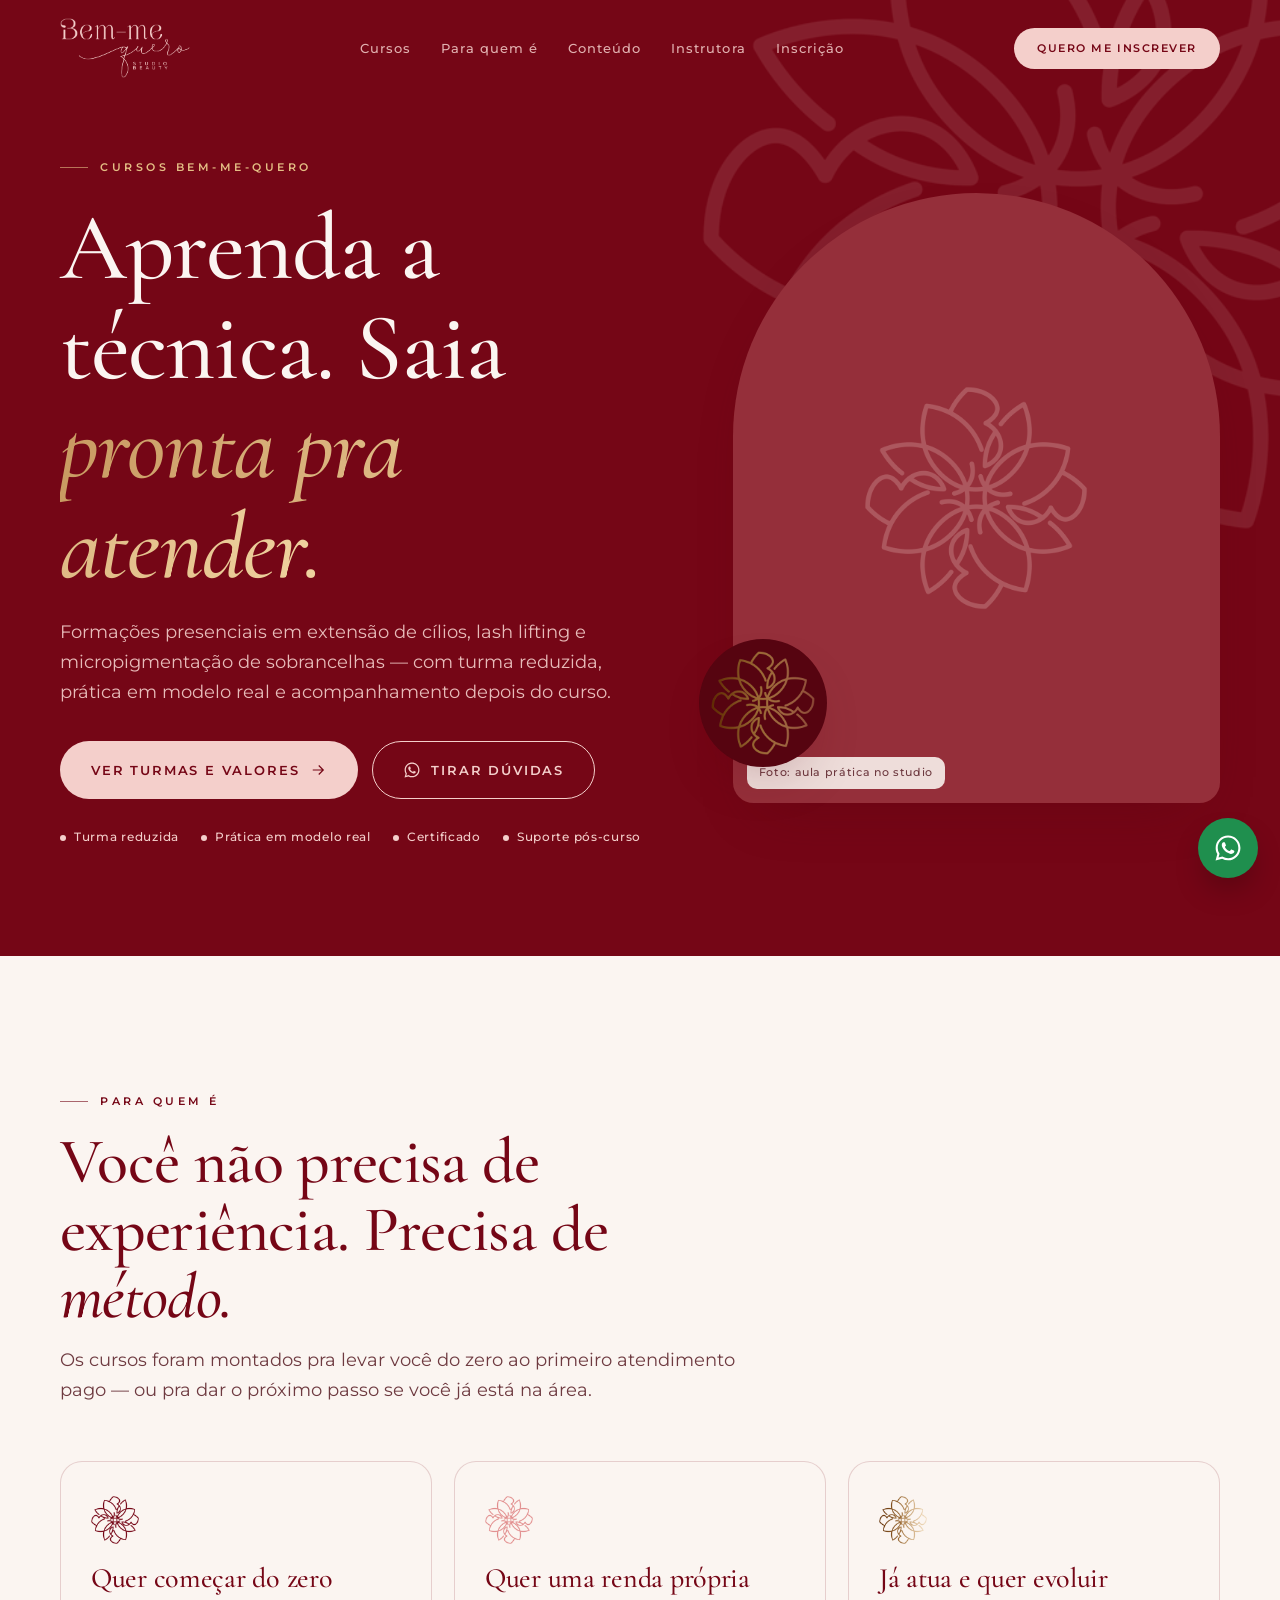
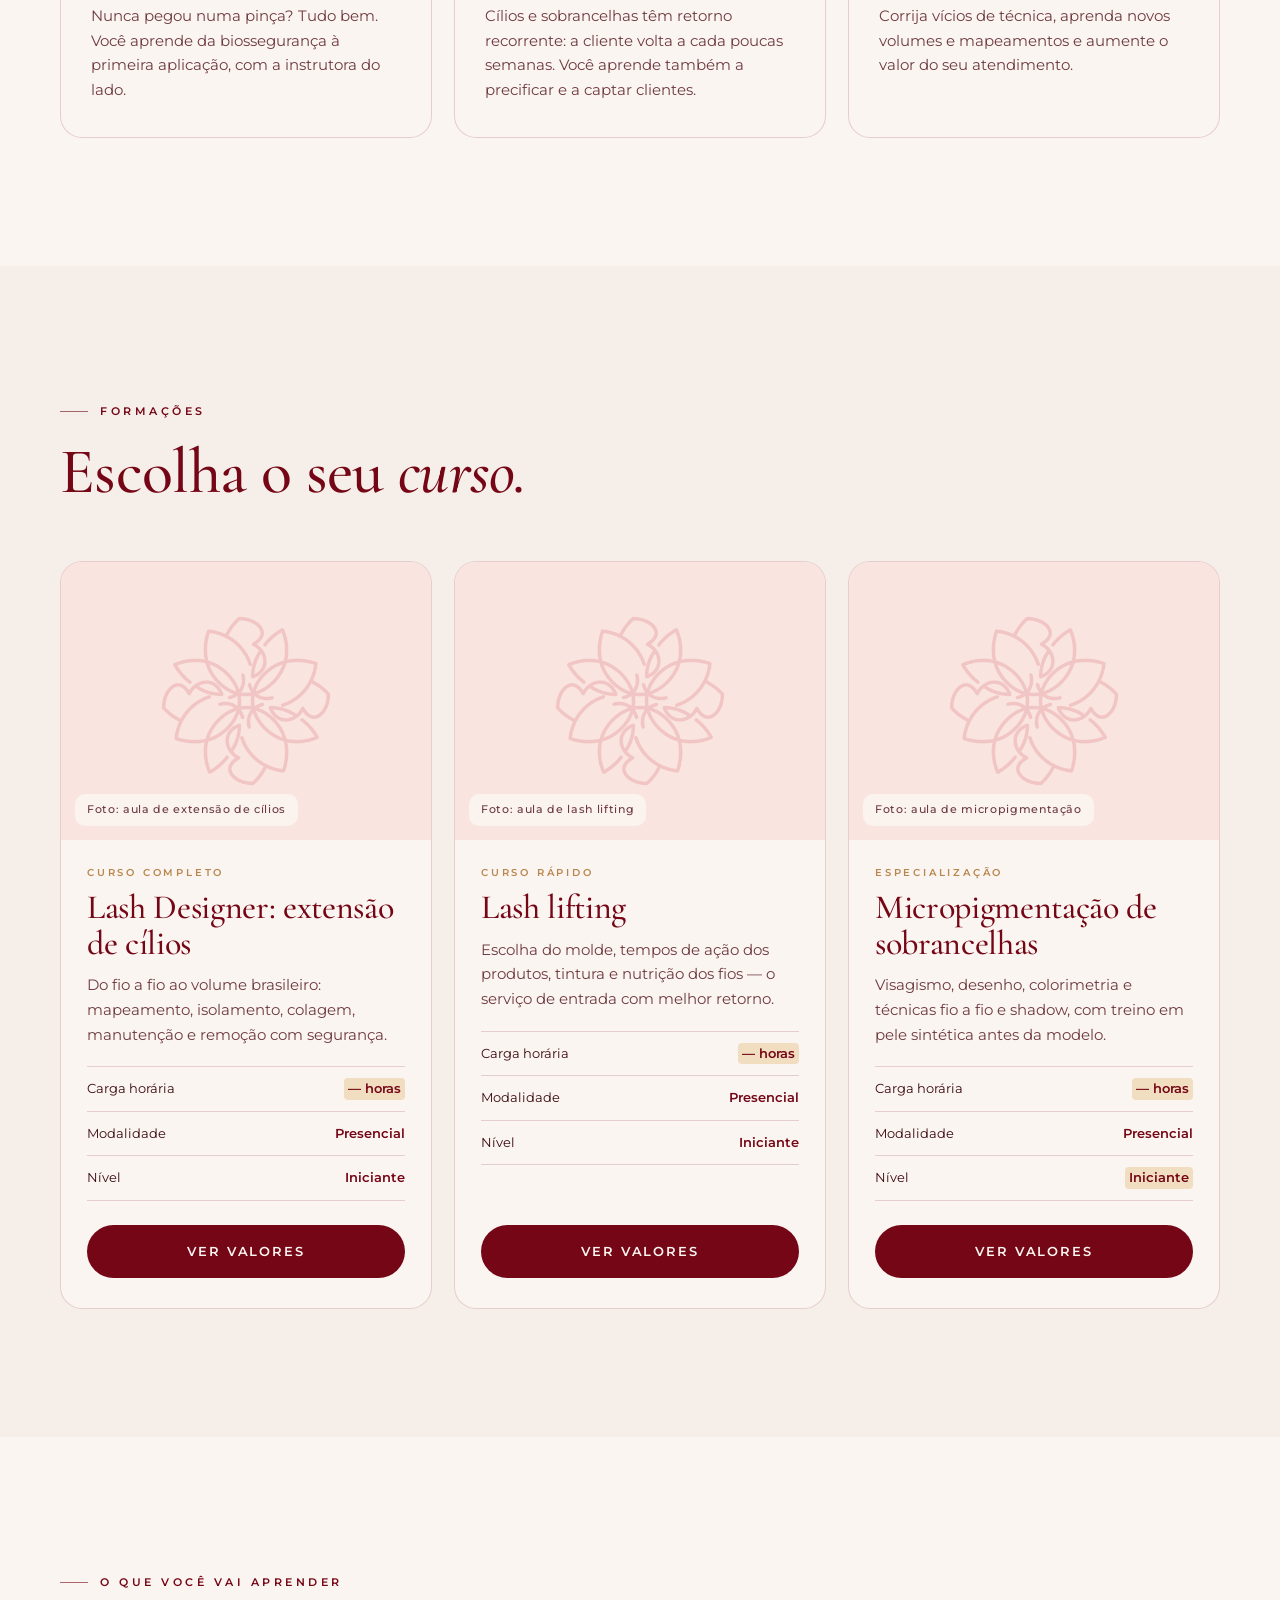
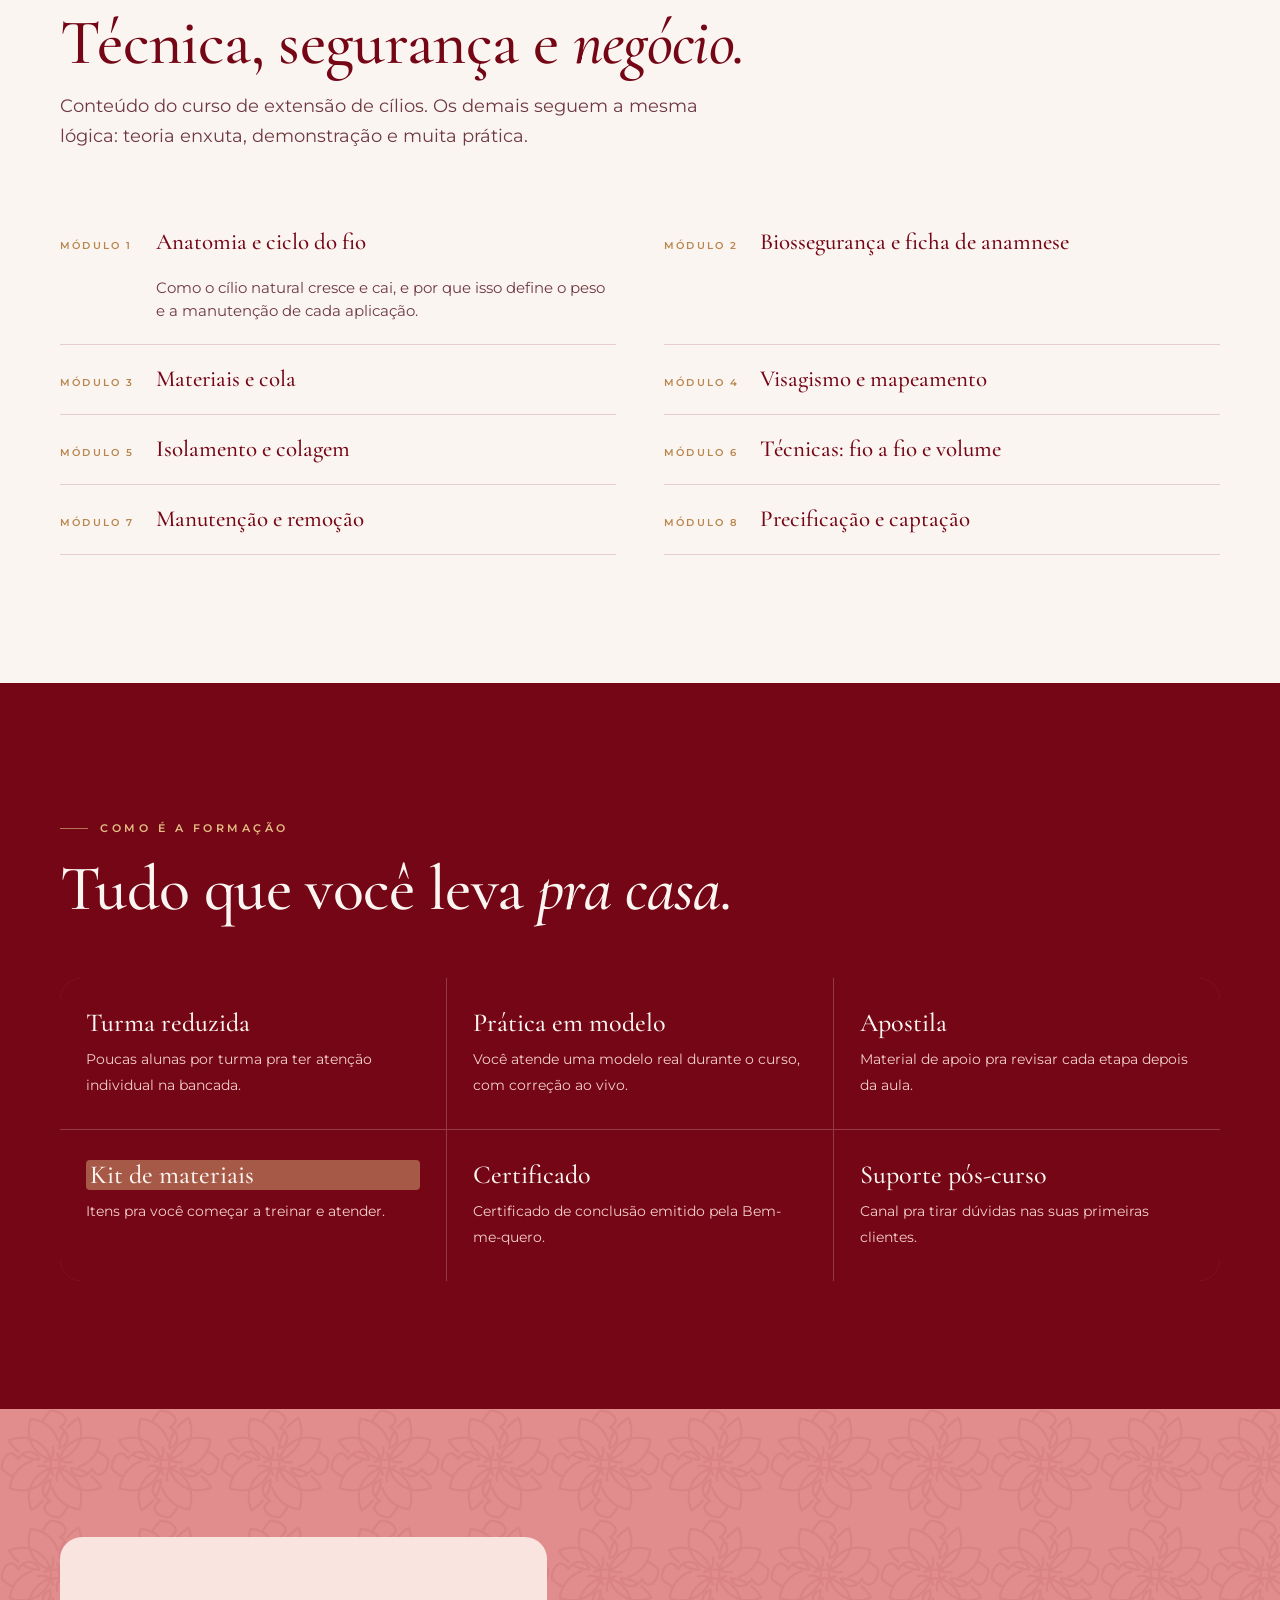
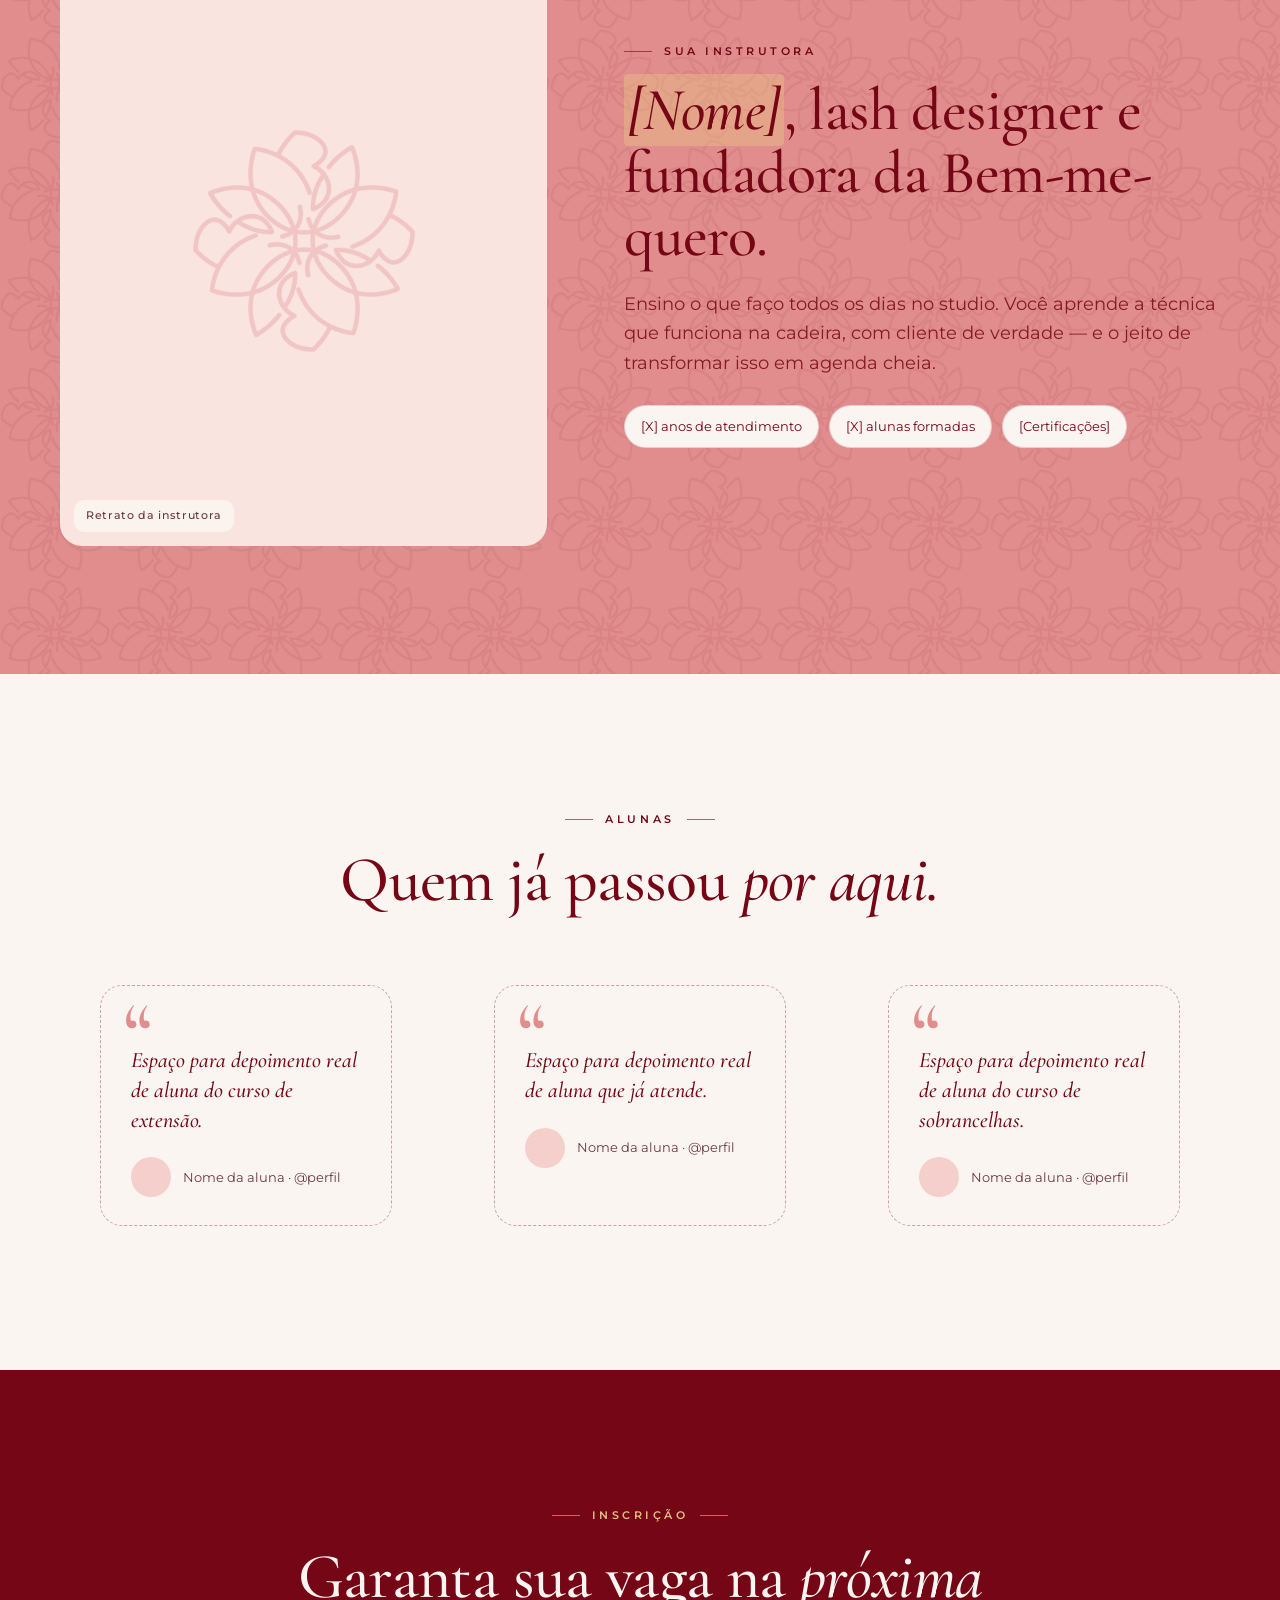
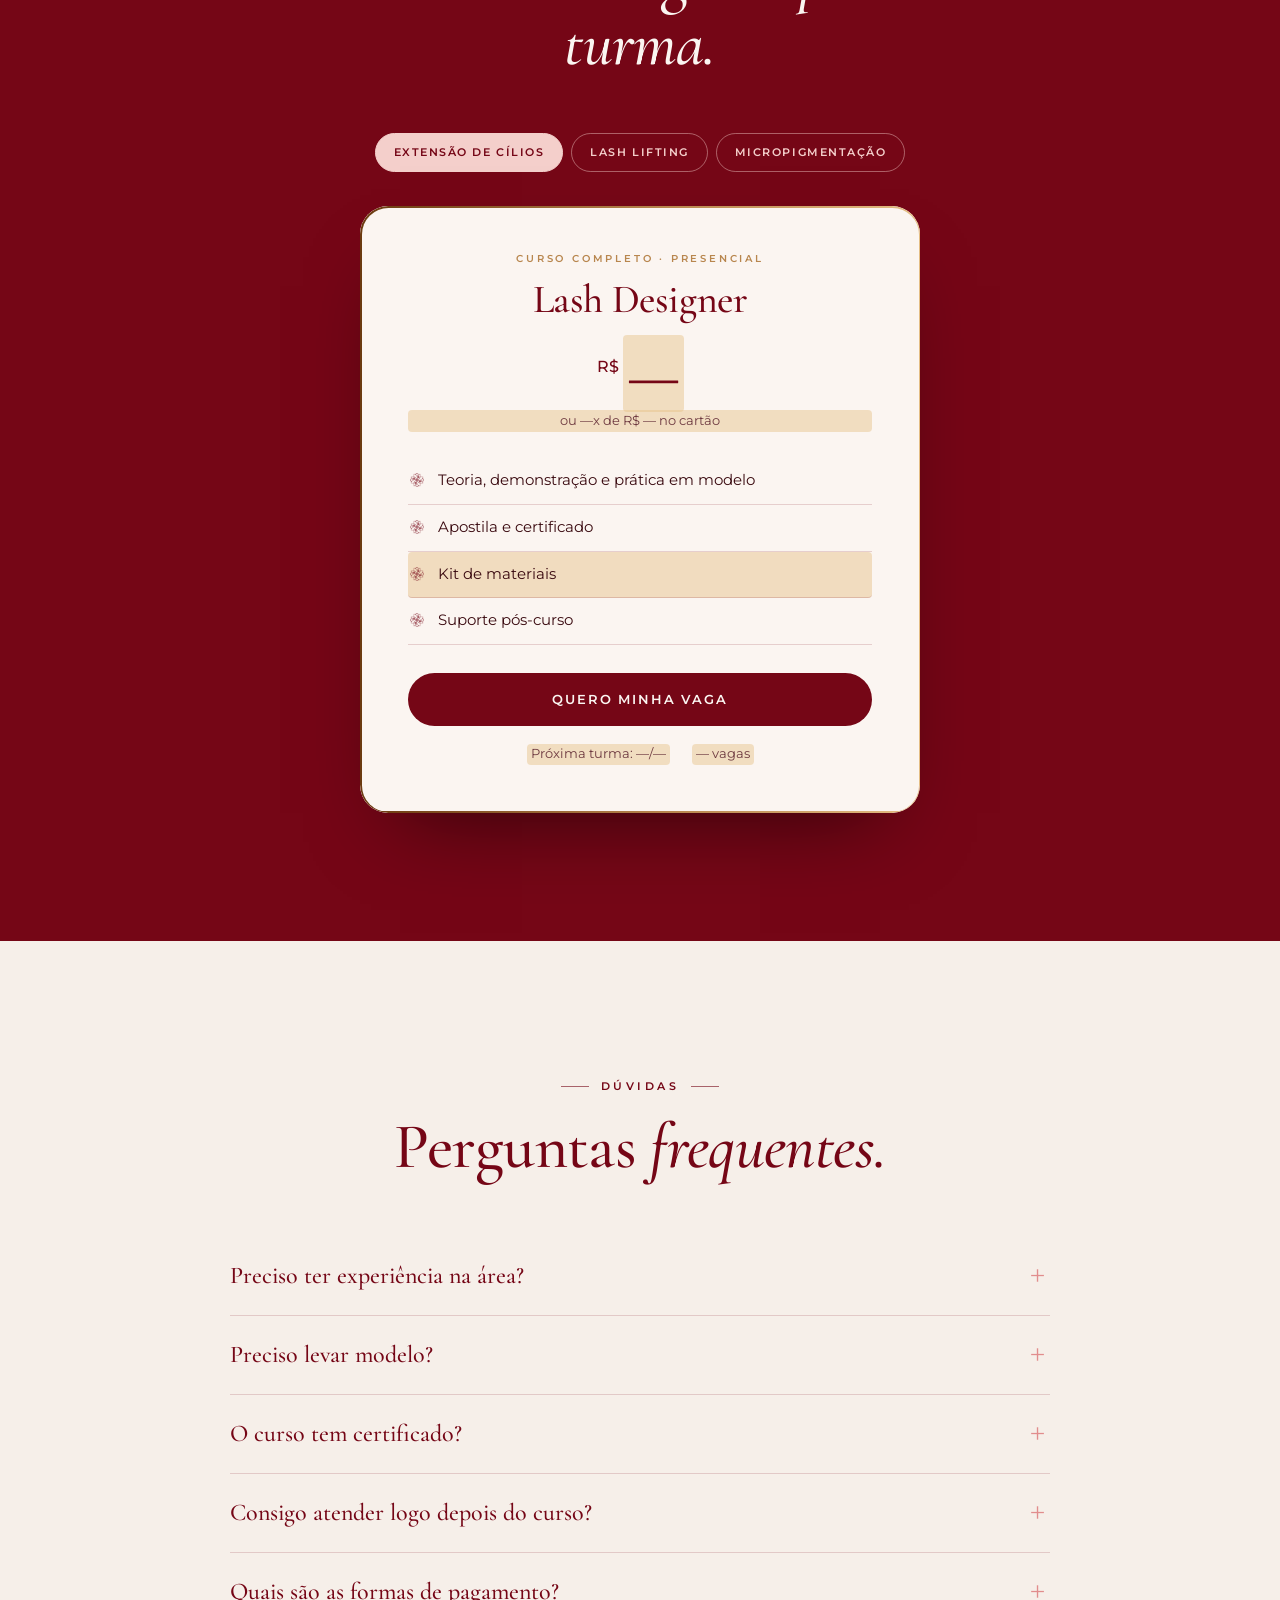
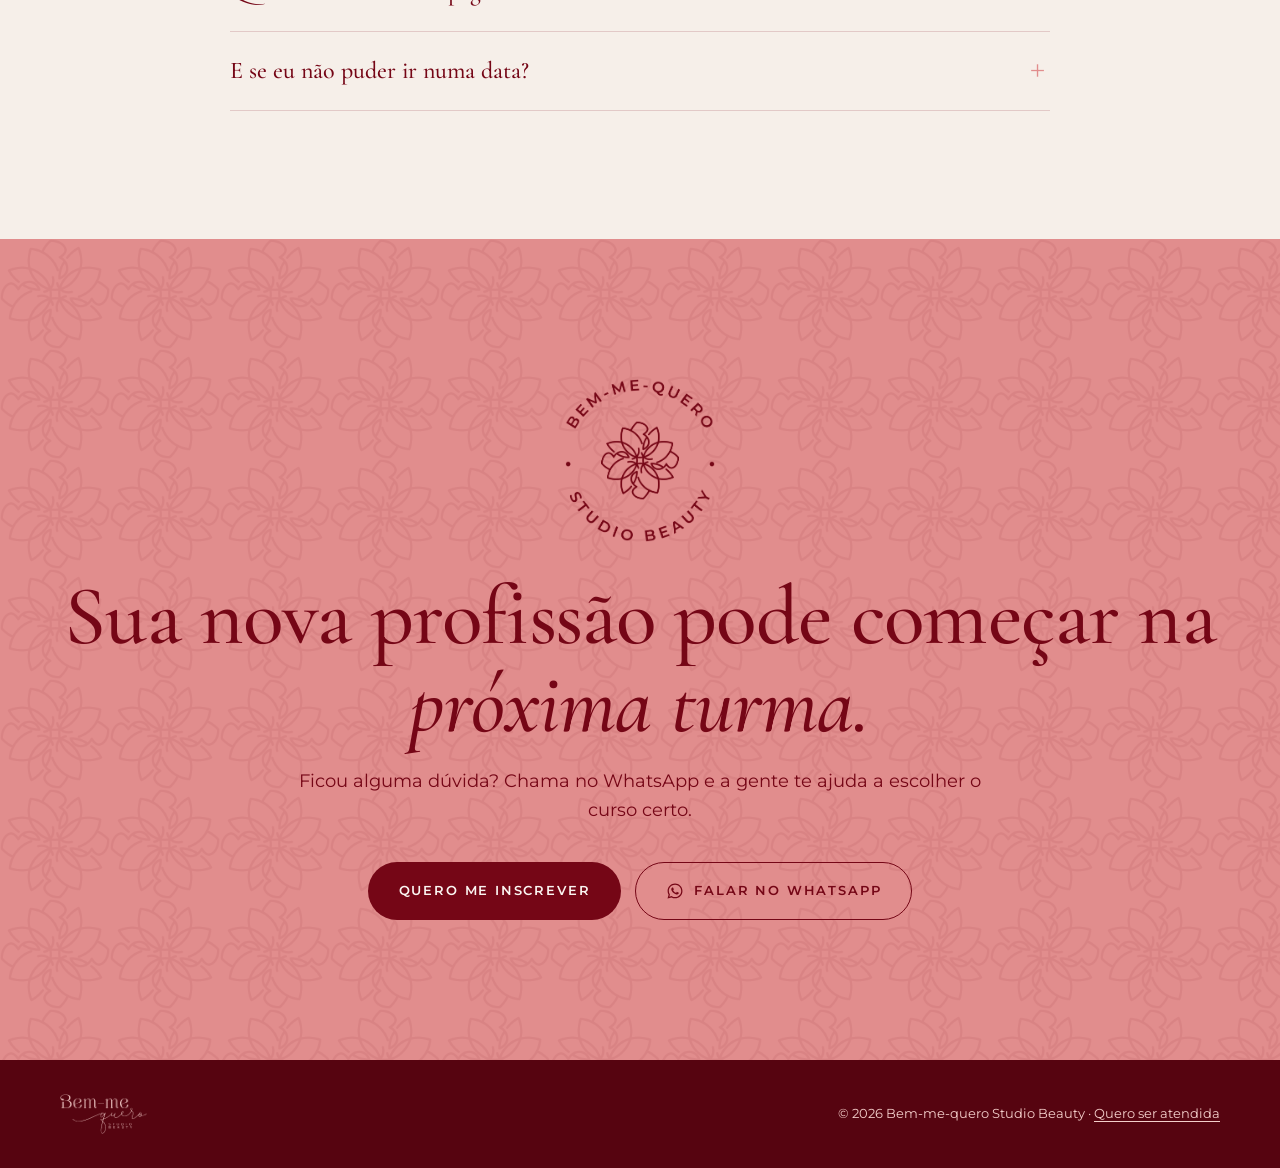
==== cursos.html @ b0e34afb "LPs Bem-me-quero: serviços e cursos Co-Authored-By: Claude Opus 5.5 <noreply@anthropic.com>" ====
<!doctype html>
<html lang="pt-BR">
<head>
  <meta charset="utf-8">
  <meta name="viewport" content="width=device-width, initial-scale=1">
  <title>Cursos Bem-me-quero · Formação em cílios e sobrancelhas</title>
  <meta name="description" content="Cursos presenciais de extensão de cílios, lash lifting e micropigmentação de sobrancelhas, com turma reduzida, prática em modelo real e suporte depois do curso.">
  <meta name="theme-color" content="#750616">
  <link rel="icon" href="assets/brand/flor-bordo.png">
  <meta property="og:title" content="Cursos Bem-me-quero Studio Beauty">
  <meta property="og:description" content="Aprenda a técnica e saia pronta pra atender.">
  <meta property="og:image" content="assets/brand/logo-bordo.png">
  <link rel="preconnect" href="https://fonts.googleapis.com">
  <link rel="preconnect" href="https://fonts.gstatic.com" crossorigin>
  <link href="https://fonts.googleapis.com/css2?family=Cormorant+Garamond:ital,wght@0,500;0,600;1,500&family=Montserrat:wght@400;500;600&display=swap" rel="stylesheet">
  <link rel="stylesheet" href="styles.css">
</head>
<body>

<svg width="0" height="0" style="position:absolute" aria-hidden="true">
  <symbol id="i-wa" viewBox="0 0 24 24"><path fill="currentColor" d="M12.04 2C6.58 2 2.13 6.45 2.13 11.91c0 1.75.46 3.45 1.32 4.95L2.05 22l5.25-1.38a9.9 9.9 0 0 0 4.74 1.21c5.46 0 9.91-4.45 9.91-9.91S17.5 2 12.04 2Zm0 18.15a8.2 8.2 0 0 1-4.2-1.15l-.3-.18-3.12.82.83-3.04-.2-.31a8.2 8.2 0 0 1-1.26-4.38c0-4.54 3.7-8.24 8.25-8.24 4.54 0 8.24 3.7 8.24 8.24 0 4.55-3.7 8.24-8.24 8.24Zm4.52-6.16c-.25-.12-1.47-.72-1.7-.8-.22-.09-.39-.13-.55.12-.17.25-.64.8-.78.97-.14.16-.29.18-.54.06-.25-.12-1.05-.39-1.99-1.23-.74-.66-1.23-1.47-1.38-1.72-.14-.25-.01-.38.11-.5.11-.11.25-.29.37-.43.13-.15.17-.25.25-.42.08-.16.04-.31-.02-.43-.06-.12-.55-1.33-.76-1.82-.2-.48-.4-.41-.55-.42h-.47c-.16 0-.43.06-.66.31-.22.25-.86.85-.86 2.07 0 1.22.89 2.4 1.01 2.56.12.17 1.75 2.67 4.23 3.74.59.26 1.05.41 1.41.52.59.19 1.13.16 1.56.1.48-.07 1.47-.6 1.67-1.18.21-.58.21-1.07.14-1.18-.06-.1-.22-.16-.47-.28Z"/></symbol>
  <symbol id="i-arrow" viewBox="0 0 24 24"><path fill="none" stroke="currentColor" stroke-width="1.6" d="M5 12h14M13 6l6 6-6 6"/></symbol>
</svg>

<header class="nav nav--dark">
  <div class="wrap">
    <a class="nav-logo" href="#topo" aria-label="Cursos Bem-me-quero — início">
      <img class="logo-on-light" src="assets/brand/wordmark-bordo.png" alt="Bem-me-quero Studio Beauty">
      <img class="logo-on-dark" src="assets/brand/wordmark-rosa.png" alt="" aria-hidden="true">
    </a>
    <nav aria-label="Principal">
      <ul class="nav-links">
        <li><a href="#cursos">Cursos</a></li>
        <li><a href="#para-quem">Para quem é</a></li>
        <li><a href="#conteudo">Conteúdo</a></li>
        <li><a href="#instrutora">Instrutora</a></li>
        <li><a href="#inscricao">Inscrição</a></li>
      </ul>
    </nav>
    <a class="btn btn-primary" href="#inscricao">Quero me inscrever</a>
    <button class="nav-toggle" aria-label="Abrir menu" aria-expanded="false">
      <svg viewBox="0 0 24 24" fill="none" stroke="currentColor" stroke-width="1.5"><path d="M4 7h16M4 12h16M4 17h16"/></svg>
    </button>
  </div>
</header>

<main id="topo">

  <!-- ============ HERO ============ -->
  <section class="hero hero--bordo">
    <img class="hero-flower" src="assets/brand/flor-rosa.png" alt="" aria-hidden="true">
    <div class="wrap">
      <div>
        <span class="eyebrow">Cursos Bem-me-quero</span>
        <h1>Aprenda a técnica. Saia <em>pronta pra atender.</em></h1>
        <p class="lead">Formações presenciais em extensão de cílios, lash lifting e micropigmentação de sobrancelhas — com turma reduzida, prática em modelo real e acompanhamento depois do curso.</p>
        <div class="hero-ctas">
          <a class="btn btn-light" href="#inscricao">Ver turmas e valores <svg><use href="#i-arrow"/></svg></a>
          <a class="btn btn-ghost" data-wa="Olá! Tenho interesse nos cursos da Bem-me-quero e queria tirar umas dúvidas.">
            <svg><use href="#i-wa"/></svg> Tirar dúvidas
          </a>
        </div>
        <div class="hero-meta">
          <span>Turma reduzida</span>
          <span>Prática em modelo real</span>
          <span>Certificado</span>
          <span>Suporte pós-curso</span>
        </div>
      </div>
      <div class="hero-media">
        <!-- TODO: foto real — instrutora ensinando / aluna praticando (vertical 4:5) -->
        <div class="ph ph--dark"><span>Foto: aula prática no studio</span></div>
        <div class="hero-badge"><img src="assets/brand/flor-dourada.png" alt=""></div>
      </div>
    </div>
  </section>

  <!-- ============ PARA QUEM É ============ -->
  <section class="section" id="para-quem">
    <div class="wrap">
      <div class="section-head reveal">
        <span class="eyebrow">Para quem é</span>
        <h2>Você não precisa de experiência. Precisa de <em>método.</em></h2>
        <p class="lead">Os cursos foram montados pra levar você do zero ao primeiro atendimento pago — ou pra dar o próximo passo se você já está na área.</p>
      </div>
      <div class="who">
        <article class="reveal"><img src="assets/brand/flor-bordo.png" alt=""><h3>Quer começar do zero</h3><p>Nunca pegou numa pinça? Tudo bem. Você aprende da biossegurança à primeira aplicação, com a instrutora do lado.</p></article>
        <article class="reveal"><img src="assets/brand/flor-rosa-forte.png" alt=""><h3>Quer uma renda própria</h3><p>Cílios e sobrancelhas têm retorno recorrente: a cliente volta a cada poucas semanas. Você aprende também a precificar e a captar clientes.</p></article>
        <article class="reveal"><img src="assets/brand/flor-dourada.png" alt=""><h3>Já atua e quer evoluir</h3><p>Corrija vícios de técnica, aprenda novos volumes e mapeamentos e aumente o valor do seu atendimento.</p></article>
      </div>
    </div>
  </section>

  <!-- ============ CURSOS ============ -->
  <section class="section bg-papel" id="cursos">
    <div class="wrap">
      <div class="section-head reveal">
        <span class="eyebrow">Formações</span>
        <h2>Escolha o seu <em>curso.</em></h2>
      </div>
      <!-- TODO: confirmar carga horária, modalidade e o que cada curso inclui -->
      <div class="cards">
        <article class="card reveal">
          <div class="ph"><span>Foto: aula de extensão de cílios</span></div>
          <div class="card-body">
            <span class="card-tag">Curso completo</span>
            <h3>Lash Designer: extensão de cílios</h3>
            <p>Do fio a fio ao volume brasileiro: mapeamento, isolamento, colagem, manutenção e remoção com segurança.</p>
            <ul class="facts">
              <li>Carga horária <b class="todo">— horas</b></li>
              <li>Modalidade <b>Presencial</b></li>
              <li>Nível <b>Iniciante</b></li>
            </ul>
            <a class="btn btn-primary btn-block" href="#inscricao" data-tab="tab-cilios">Ver valores</a>
          </div>
        </article>
        <article class="card reveal">
          <div class="ph"><span>Foto: aula de lash lifting</span></div>
          <div class="card-body">
            <span class="card-tag">Curso rápido</span>
            <h3>Lash lifting</h3>
            <p>Escolha do molde, tempos de ação dos produtos, tintura e nutrição dos fios — o serviço de entrada com melhor retorno.</p>
            <ul class="facts">
              <li>Carga horária <b class="todo">— horas</b></li>
              <li>Modalidade <b>Presencial</b></li>
              <li>Nível <b>Iniciante</b></li>
            </ul>
            <a class="btn btn-primary btn-block" href="#inscricao" data-tab="tab-lifting">Ver valores</a>
          </div>
        </article>
        <article class="card reveal">
          <div class="ph"><span>Foto: aula de micropigmentação</span></div>
          <div class="card-body">
            <span class="card-tag">Especialização</span>
            <h3>Micropigmentação de sobrancelhas</h3>
            <p>Visagismo, desenho, colorimetria e técnicas fio a fio e shadow, com treino em pele sintética antes da modelo.</p>
            <ul class="facts">
              <li>Carga horária <b class="todo">— horas</b></li>
              <li>Modalidade <b>Presencial</b></li>
              <li>Nível <b class="todo">Iniciante</b></li>
            </ul>
            <a class="btn btn-primary btn-block" href="#inscricao" data-tab="tab-micro">Ver valores</a>
          </div>
        </article>
      </div>
    </div>
  </section>

  <!-- ============ CONTEÚDO ============ -->
  <section class="section" id="conteudo">
    <div class="wrap">
      <div class="section-head reveal">
        <span class="eyebrow">O que você vai aprender</span>
        <h2>Técnica, segurança e <em>negócio.</em></h2>
        <p class="lead">Conteúdo do curso de extensão de cílios. Os demais seguem a mesma lógica: teoria enxuta, demonstração e muita prática.</p>
      </div>
      <!-- TODO: conferir a grade real com a instrutora -->
      <div class="modules reveal">
        <details open><summary>Anatomia e ciclo do fio</summary><p>Como o cílio natural cresce e cai, e por que isso define o peso e a manutenção de cada aplicação.</p></details>
        <details><summary>Biossegurança e ficha de anamnese</summary><p>Higienização, descarte, contraindicações e o cuidado com alergias antes de qualquer procedimento.</p></details>
        <details><summary>Materiais e cola</summary><p>Curvaturas, espessuras e comprimentos; como temperatura e umidade mudam o comportamento da cola.</p></details>
        <details><summary>Visagismo e mapeamento</summary><p>Leitura do formato do olho e do rosto pra montar o mapa certo pra cada cliente.</p></details>
        <details><summary>Isolamento e colagem</summary><p>A base de tudo: separar fio por fio e colar com retenção, sem grudar cílios vizinhos.</p></details>
        <details><summary>Técnicas: fio a fio e volume</summary><p>Aplicação clássica, volume brasileiro e noções de fans para volumes maiores.</p></details>
        <details><summary>Manutenção e remoção</summary><p>Quando e como fazer manutenção, e como remover a extensão sem danificar o fio natural.</p></details>
        <details><summary>Precificação e captação</summary><p>Quanto cobrar, como montar agenda recorrente e como usar o Instagram pra atrair as primeiras clientes.</p></details>
      </div>
    </div>
  </section>

  <!-- ============ INCLUSO ============ -->
  <section class="section bg-bordo">
    <div class="wrap">
      <div class="section-head reveal">
        <span class="eyebrow">Como é a formação</span>
        <h2>Tudo que você leva <em>pra casa.</em></h2>
      </div>
      <!-- TODO: confirmar cada item com a instrutora -->
      <div class="included reveal">
        <div><b>Turma reduzida</b><span>Poucas alunas por turma pra ter atenção individual na bancada.</span></div>
        <div><b>Prática em modelo</b><span>Você atende uma modelo real durante o curso, com correção ao vivo.</span></div>
        <div><b>Apostila</b><span>Material de apoio pra revisar cada etapa depois da aula.</span></div>
        <div><b class="todo">Kit de materiais</b><span>Itens pra você começar a treinar e atender.</span></div>
        <div><b>Certificado</b><span>Certificado de conclusão emitido pela Bem-me-quero.</span></div>
        <div><b>Suporte pós-curso</b><span>Canal pra tirar dúvidas nas suas primeiras clientes.</span></div>
      </div>
    </div>
  </section>

  <!-- ============ INSTRUTORA ============ -->
  <section class="section bg-rosa pattern" id="instrutora">
    <div class="wrap split">
      <!-- TODO: retrato da instrutora (vertical 4:5) -->
      <div class="ph reveal"><span>Retrato da instrutora</span></div>
      <div class="reveal">
        <span class="eyebrow">Sua instrutora</span>
        <h2><em class="todo">[Nome]</em>, lash designer e fundadora da Bem-me-quero.</h2>
        <p class="lead">Ensino o que faço todos os dias no studio. Você aprende a técnica que funciona na cadeira, com cliente de verdade — e o jeito de transformar isso em agenda cheia.</p>
        <ul class="pill-list">
          <li class="todo">[X] anos de atendimento</li>
          <li class="todo">[X] alunas formadas</li>
          <li class="todo">[Certificações]</li>
        </ul>
      </div>
    </div>
  </section>

  <!-- ============ DEPOIMENTOS ============ -->
  <section class="section" id="alunas">
    <div class="wrap">
      <div class="section-head center reveal">
        <span class="eyebrow">Alunas</span>
        <h2>Quem já passou <em>por aqui.</em></h2>
      </div>
      <!-- TODO: depoimentos reais de alunas (idealmente com o @ e foto do trabalho delas) -->
      <div class="quotes">
        <blockquote class="quote reveal"><p>Espaço para depoimento real de aluna do curso de extensão.</p><footer><i></i>Nome da aluna · @perfil</footer></blockquote>
        <blockquote class="quote reveal"><p>Espaço para depoimento real de aluna que já atende.</p><footer><i></i>Nome da aluna · @perfil</footer></blockquote>
        <blockquote class="quote reveal"><p>Espaço para depoimento real de aluna do curso de sobrancelhas.</p><footer><i></i>Nome da aluna · @perfil</footer></blockquote>
      </div>
    </div>
  </section>

  <!-- ============ INSCRIÇÃO ============ -->
  <section class="section bg-bordo" id="inscricao">
    <div class="wrap">
      <div class="section-head center reveal">
        <span class="eyebrow">Inscrição</span>
        <h2>Garanta sua vaga na <em>próxima turma.</em></h2>
      </div>

      <div class="offer-tabs" role="tablist" aria-label="Cursos">
        <button role="tab" id="tab-cilios" aria-controls="of-cilios" aria-selected="true">Extensão de cílios</button>
        <button role="tab" id="tab-lifting" aria-controls="of-lifting" aria-selected="false">Lash lifting</button>
        <button role="tab" id="tab-micro" aria-controls="of-micro" aria-selected="false">Micropigmentação</button>
      </div>

      <!-- TODO: valores, parcelamento, datas e número de vagas de cada turma -->
      <div class="offer reveal" role="tabpanel" id="of-cilios" aria-labelledby="tab-cilios">
        <span class="card-tag">Curso completo · presencial</span>
        <h3>Lash Designer</h3>
        <div class="price"><small>R$</small><span class="todo">—</span></div>
        <p class="price-note todo">ou —x de R$ — no cartão</p>
        <ul>
          <li>Teoria, demonstração e prática em modelo</li>
          <li>Apostila e certificado</li>
          <li class="todo">Kit de materiais</li>
          <li>Suporte pós-curso</li>
        </ul>
        <a class="btn btn-primary btn-block" data-inscricao="Olá! Quero me inscrever no curso de EXTENSÃO DE CÍLIOS da Bem-me-quero.">Quero minha vaga</a>
        <div class="next"><span class="todo">Próxima turma: —/—</span><span class="todo">— vagas</span></div>
      </div>

      <div class="offer" role="tabpanel" id="of-lifting" aria-labelledby="tab-lifting" hidden>
        <span class="card-tag">Curso rápido · presencial</span>
        <h3>Lash lifting</h3>
        <div class="price"><small>R$</small><span class="todo">—</span></div>
        <p class="price-note todo">ou —x de R$ — no cartão</p>
        <ul>
          <li>Teoria, demonstração e prática em modelo</li>
          <li>Apostila e certificado</li>
          <li class="todo">Kit de materiais</li>
          <li>Suporte pós-curso</li>
        </ul>
        <a class="btn btn-primary btn-block" data-inscricao="Olá! Quero me inscrever no curso de LASH LIFTING da Bem-me-quero.">Quero minha vaga</a>
        <div class="next"><span class="todo">Próxima turma: —/—</span><span class="todo">— vagas</span></div>
      </div>

      <div class="offer" role="tabpanel" id="of-micro" aria-labelledby="tab-micro" hidden>
        <span class="card-tag">Especialização · presencial</span>
        <h3>Micropigmentação</h3>
        <div class="price"><small>R$</small><span class="todo">—</span></div>
        <p class="price-note todo">ou —x de R$ — no cartão</p>
        <ul>
          <li>Treino em pele sintética e prática em modelo</li>
          <li>Apostila e certificado</li>
          <li class="todo">Kit de materiais</li>
          <li>Suporte pós-curso</li>
        </ul>
        <a class="btn btn-primary btn-block" data-inscricao="Olá! Quero me inscrever no curso de MICROPIGMENTAÇÃO DE SOBRANCELHAS da Bem-me-quero.">Quero minha vaga</a>
        <div class="next"><span class="todo">Próxima turma: —/—</span><span class="todo">— vagas</span></div>
      </div>
    </div>
  </section>

  <!-- ============ FAQ ============ -->
  <section class="section bg-papel" id="duvidas">
    <div class="wrap">
      <div class="section-head center reveal">
        <span class="eyebrow">Dúvidas</span>
        <h2>Perguntas <em>frequentes.</em></h2>
      </div>
      <div class="faq reveal">
        <details><summary>Preciso ter experiência na área?</summary><p>Não. Os cursos de extensão e de lash lifting partem do zero. Pra micropigmentação, a instrutora te orienta sobre o melhor ponto de partida.</p></details>
        <details><summary>Preciso levar modelo?</summary><p class="todo">Resposta a confirmar com a instrutora: o studio providencia a modelo ou a aluna leva?</p></details>
        <details><summary>O curso tem certificado?</summary><p>Sim. Ao concluir o curso, você recebe o certificado de conclusão da Bem-me-quero.</p></details>
        <details><summary>Consigo atender logo depois do curso?</summary><p>Você sai sabendo fazer o procedimento completo. A velocidade e o acabamento vêm com treino — por isso o suporte pós-curso existe: pra te acompanhar nas primeiras clientes.</p></details>
        <details><summary>Quais são as formas de pagamento?</summary><p class="todo">Pix, cartão em até —x ou outra condição a confirmar.</p></details>
        <details><summary>E se eu não puder ir numa data?</summary><p class="todo">Política de remarcação a confirmar com a instrutora.</p></details>
      </div>
    </div>
  </section>

  <!-- ============ CTA FINAL ============ -->
  <section class="final bg-rosa pattern">
    <div class="wrap">
      <img class="selo reveal" src="assets/brand/selo-bordo.png" alt="Bem-me-quero Studio Beauty">
      <h2 class="reveal" style="color:var(--bordo)">Sua nova profissão pode começar na <em>próxima turma.</em></h2>
      <p class="lead reveal">Ficou alguma dúvida? Chama no WhatsApp e a gente te ajuda a escolher o curso certo.</p>
      <div class="hero-ctas reveal">
        <a class="btn btn-primary" href="#inscricao">Quero me inscrever</a>
        <a class="btn btn-ghost" data-wa="Olá! Tenho interesse nos cursos da Bem-me-quero e queria tirar umas dúvidas."><svg><use href="#i-wa"/></svg> Falar no WhatsApp</a>
      </div>
    </div>
  </section>
</main>

<footer class="footer">
  <div class="wrap">
    <img src="assets/brand/wordmark-rosa.png" alt="Bem-me-quero Studio Beauty">
    <span>© 2026 Bem-me-quero Studio Beauty · <a href="index.html">Quero ser atendida</a></span>
  </div>
</footer>

<a class="fab" data-wa="Olá! Tenho interesse nos cursos da Bem-me-quero e queria tirar umas dúvidas." aria-label="Falar no WhatsApp"><svg><use href="#i-wa"/></svg></a>
<div class="mbar"><a class="btn btn-primary" href="#inscricao">Quero minha vaga</a></div>

<script src="script.js"></script>
<script>
  // Botões "Ver valores" dos cards já abrem a aba do curso certo
  document.querySelectorAll('[data-tab]').forEach((b) =>
    b.addEventListener('click', () => document.getElementById(b.dataset.tab).click())
  );
</script>
</body>
</html>
---- styles.css ----
/* Bem-me-quero Studio Beauty — estilos compartilhados das duas LPs
   Cores e tipos saem só de :root. Nenhum componente declara cor literal. */

:root {
  /* Marca (amostradas dos arquivos da logo) */
  --bordo: #750616;
  --bordo-escuro: #560410;
  --rosa: #E18D8D;
  --rosa-claro: #F4CFCB;
  --rosa-nevoa: #F9E4E0;
  --blush: #FBF5F1;
  --papel: #F6EFE9;
  --ouro-1: #6B3A10;
  --ouro-2: #B8864E;
  --ouro-3: #E4BE84;
  --ouro: linear-gradient(90deg, var(--ouro-1), var(--ouro-2) 55%, var(--ouro-3));
  --ouro-claro: linear-gradient(90deg, #C99A62, #F0D3A0);

  /* Papéis */
  --bg: var(--blush);
  --ink: #3A0A10;
  --ink-soft: #6E3A40;
  --line: rgba(117, 6, 22, .16);
  --whats: #1F8F4E;

  /* Tipo */
  --serif: "Cormorant Garamond", "Times New Roman", serif;
  --sans: "Montserrat", system-ui, sans-serif;

  --wrap: 1160px;
  --gutter: clamp(16px, 5vw, 40px);
  --radius: 22px;
  --shadow: 0 24px 60px -30px rgba(86, 4, 16, .45);
}

*, *::before, *::after { box-sizing: border-box; }
html { scroll-behavior: smooth; }
body {
  margin: 0;
  background: var(--bg);
  color: var(--ink);
  font: 400 16px/1.65 var(--sans);
  -webkit-font-smoothing: antialiased;
  overflow-x: hidden;
}
img { max-width: 100%; display: block; }
a { color: inherit; }
h1, h2, h3 { font-family: var(--serif); font-weight: 500; line-height: 1.05; margin: 0; letter-spacing: -.01em; }
h1 em, h2 em, h3 em { font-style: italic; font-weight: 500; }
p { margin: 0 0 1em; }

.wrap { width: min(var(--wrap), 100% - 2 * var(--gutter)); margin-inline: auto; }
.eyebrow {
  font: 600 11px/1 var(--sans);
  letter-spacing: .32em;
  text-transform: uppercase;
  color: var(--bordo);
  display: inline-flex; align-items: center; gap: 12px;
}
.eyebrow::before { content: ""; width: 28px; height: 1px; background: currentColor; opacity: .6; }
.lead { font-size: clamp(16px, 1.6vw, 18px); color: var(--ink-soft); max-width: 58ch; }
.section { padding: clamp(72px, 10vw, 128px) 0; position: relative; }
.section-head { max-width: 720px; margin-bottom: clamp(36px, 5vw, 56px); }
.section-head h2 { font-size: clamp(38px, 5.4vw, 64px); margin: 18px 0 16px; color: var(--bordo); }
.center { text-align: center; margin-inline: auto; }
.center .eyebrow::after { content: ""; width: 28px; height: 1px; background: currentColor; opacity: .6; }

/* ---------- Botões ---------- */
.btn {
  display: inline-flex; align-items: center; justify-content: center; gap: 10px;
  font: 600 13px/1 var(--sans); letter-spacing: .14em; text-transform: uppercase;
  text-decoration: none; padding: 19px 30px; border-radius: 999px;
  border: 1px solid transparent; cursor: pointer;
  transition: transform .25s ease, background .25s ease, color .25s ease, box-shadow .25s ease;
}
.btn:hover { transform: translateY(-2px); }
.btn svg { width: 18px; height: 18px; flex: none; }
.btn-primary { background: var(--bordo); color: var(--blush); box-shadow: var(--shadow); }
.btn-primary:hover { background: var(--bordo-escuro); }
.btn-ghost { border-color: currentColor; color: var(--bordo); background: transparent; }
.btn-ghost:hover { background: var(--bordo); color: var(--blush); border-color: var(--bordo); }
.btn-light { background: var(--rosa-claro); color: var(--bordo); }
.btn-light:hover { background: var(--blush); }
.btn-block { width: 100%; }

/* ---------- Nav ---------- */
.nav {
  position: fixed; inset: 0 0 auto; z-index: 50;
  transition: background .3s ease, box-shadow .3s ease, padding .3s ease;
  padding: 18px 0;
}
.nav.is-solid { background: color-mix(in srgb, var(--blush) 92%, transparent); backdrop-filter: blur(10px); box-shadow: 0 1px 0 var(--line); padding: 10px 0; }
.nav .wrap { display: flex; align-items: center; justify-content: space-between; gap: 24px; }
.nav-logo img { height: 60px; width: auto; }
.nav.is-solid .nav-logo img { height: 50px; }
.nav-links { display: flex; gap: 30px; list-style: none; margin: 0; padding: 0; }
.nav-links a { text-decoration: none; font: 500 13px/1 var(--sans); letter-spacing: .08em; color: var(--bordo); opacity: .85; }
.nav-links a:hover { opacity: 1; }
.nav .btn { padding: 14px 22px; font-size: 11px; }
.nav-toggle { display: none; background: none; border: 0; padding: 8px; color: var(--bordo); cursor: pointer; }
.nav-toggle svg { width: 26px; height: 26px; }
.nav--dark:not(.is-solid) .nav-links a,
.nav--dark:not(.is-solid) .nav-toggle { color: var(--rosa-claro); }
.nav--dark:not(.is-solid) .btn-primary { background: var(--rosa-claro); color: var(--bordo); }

@media (max-width: 900px) {
  .nav-links, .nav .btn { display: none; }
  .nav-toggle { display: block; }
  .nav.is-open { background: var(--blush); box-shadow: 0 1px 0 var(--line); }
  .nav.is-open .nav-links {
    display: flex; flex-direction: column; gap: 0;
    position: absolute; top: 100%; left: 0; right: 0; background: var(--blush);
    padding: 8px var(--gutter) 24px; box-shadow: 0 20px 30px -20px rgba(86,4,16,.3);
  }
  .nav.is-open .nav-links a { display: block; padding: 16px 0; border-bottom: 1px solid var(--line); font-size: 15px; color: var(--bordo); }
  .nav.is-open .nav-toggle { color: var(--bordo); }
  .nav.is-open .nav-logo .logo-on-dark { display: none; }
  .nav.is-open .nav-logo .logo-on-light { display: block; }
}
.logo-on-dark { display: none; }
.nav--dark:not(.is-solid) .logo-on-dark { display: block; }
.nav--dark:not(.is-solid) .logo-on-light { display: none; }

/* ---------- Placeholder de foto ---------- */
.ph {
  position: relative; overflow: hidden; border-radius: var(--radius);
  background: var(--rosa-nevoa);
  display: flex; align-items: flex-end;
  min-height: 220px;
}
.ph::before {
  content: ""; position: absolute; inset: 0;
  background: url("assets/brand/flor-rosa-forte.png") center / 46% no-repeat;
  opacity: .35;
}
.ph span {
  position: relative; margin: 14px; padding: 8px 12px; border-radius: 10px;
  background: color-mix(in srgb, var(--blush) 88%, transparent);
  font: 500 11px/1.4 var(--sans); letter-spacing: .06em; color: var(--ink-soft);
}
.ph img { position: absolute; inset: 0; width: 100%; height: 100%; object-fit: cover; }
.ph--dark { background: color-mix(in srgb, var(--bordo) 70%, var(--rosa)); }
.ph--dark::before { background-image: url("assets/brand/flor-rosa.png"); opacity: .25; }

/* ---------- Hero ---------- */
.hero { position: relative; overflow: hidden; padding: 150px 0 clamp(72px, 9vw, 110px); }
.hero--rosa { background: var(--rosa); }
.hero--bordo { background: var(--bordo); color: var(--rosa-claro); }
.hero .wrap { display: grid; grid-template-columns: 1.1fr .9fr; gap: clamp(32px, 6vw, 80px); align-items: center; }
.hero h1 { font-size: clamp(48px, 7.4vw, 96px); color: var(--bordo); margin: 22px 0 22px; }
.hero--bordo h1 { color: var(--blush); }
.hero--bordo h1 em { background: var(--ouro-claro); -webkit-background-clip: text; background-clip: text; color: transparent; padding-right: .06em; }
.hero .lead { color: var(--bordo); opacity: .9; }
.hero--bordo .lead { color: var(--rosa-claro); }
.hero--bordo .eyebrow { color: var(--ouro-3); }
.hero-ctas { display: flex; flex-wrap: wrap; gap: 14px; margin-top: 34px; }
.hero--bordo .btn-ghost { color: var(--rosa-claro); }
.hero--bordo .btn-ghost:hover { background: var(--rosa-claro); color: var(--bordo); border-color: var(--rosa-claro); }
.hero-flower {
  position: absolute; width: min(760px, 90vw); right: -14%; top: -18%;
  opacity: .12; pointer-events: none; animation: spin 140s linear infinite;
}
@keyframes spin { to { transform: rotate(360deg); } }
.hero-media { position: relative; }
.hero-media .ph { aspect-ratio: 4 / 5; border-radius: 260px 260px var(--radius) var(--radius); box-shadow: var(--shadow); }
.hero-badge {
  position: absolute; left: -34px; bottom: 36px; width: 128px; height: 128px;
  border-radius: 50%; background: var(--blush); display: grid; place-items: center;
  box-shadow: var(--shadow); padding: 12px;
}
.hero--bordo .hero-badge { background: var(--bordo-escuro); }
.hero-badge img { width: 100%; }
.hero-meta { display: flex; flex-wrap: wrap; gap: 10px 22px; margin-top: 30px; font: 500 12px/1.4 var(--sans); letter-spacing: .06em; color: var(--bordo); }
.hero--bordo .hero-meta { color: var(--rosa-claro); }
.hero-meta span { display: inline-flex; align-items: center; gap: 8px; }
.hero-meta span::before { content: ""; width: 6px; height: 6px; border-radius: 50%; background: currentColor; }

@media (max-width: 900px) {
  .hero { padding-top: 120px; }
  .hero .wrap { grid-template-columns: 1fr; }
  .hero-media { max-width: 420px; margin-inline: auto; width: 100%; }
  .hero-badge { left: -8px; width: 104px; height: 104px; }
}

/* ---------- Faixa de garantias ---------- */
.trust { background: var(--bordo); color: var(--rosa-claro); padding: 26px 0; }
.trust ul { list-style: none; margin: 0; padding: 0; display: grid; grid-template-columns: repeat(4, 1fr); gap: 20px; }
.trust li { display: flex; gap: 12px; align-items: center; font: 500 13px/1.4 var(--sans); }
.trust li img { width: 26px; height: 26px; flex: none; opacity: .9; }
@media (max-width: 900px) { .trust ul { grid-template-columns: 1fr 1fr; } }
@media (max-width: 520px) { .trust ul { grid-template-columns: 1fr; } }

/* ---------- Cards de serviço / curso ---------- */
.cards { display: grid; grid-template-columns: repeat(3, 1fr); gap: 22px; }
.card {
  background: var(--blush); border: 1px solid var(--line); border-radius: var(--radius);
  overflow: hidden; display: flex; flex-direction: column;
  transition: transform .35s ease, box-shadow .35s ease;
}
.card:hover { transform: translateY(-6px); box-shadow: var(--shadow); }
.card .ph { border-radius: 0; aspect-ratio: 4 / 3; min-height: 0; }
.card-body { padding: 28px 26px 30px; display: flex; flex-direction: column; flex: 1; }
.card-tag { font: 600 10px/1 var(--sans); letter-spacing: .28em; text-transform: uppercase; color: var(--ouro-2); }
.card h3 { font-size: 34px; color: var(--bordo); margin: 12px 0 12px; }
.card p { color: var(--ink-soft); font-size: 15px; }
.facts { list-style: none; padding: 0; margin: 4px 0 24px; border-top: 1px solid var(--line); }
.facts li { display: flex; justify-content: space-between; gap: 12px; padding: 11px 0; border-bottom: 1px solid var(--line); font-size: 13px; }
.facts li b { font-weight: 600; color: var(--bordo); text-align: right; }
.card .btn { margin-top: auto; }
@media (max-width: 960px) { .cards { grid-template-columns: 1fr; max-width: 560px; margin-inline: auto; } }

/* ---------- Passos ---------- */
.steps { display: grid; grid-template-columns: repeat(4, 1fr); gap: 22px; counter-reset: step; list-style: none; padding: 0; margin: 0; }
.steps li { counter-increment: step; padding-top: 22px; border-top: 1px solid var(--bordo); }
.steps li::before { content: "0" counter(step); display: block; font: 500 italic 44px/1 var(--serif); color: var(--rosa); margin-bottom: 14px; }
.steps h3 { font-size: 26px; color: var(--bordo); margin-bottom: 8px; }
.steps p { color: var(--ink-soft); font-size: 14.5px; }
@media (max-width: 900px) { .steps { grid-template-columns: 1fr 1fr; } }
@media (max-width: 520px) { .steps { grid-template-columns: 1fr; } }

/* ---------- Galeria ---------- */
.gallery { display: grid; grid-template-columns: repeat(3, 1fr); gap: 16px; }
.gallery .ph { aspect-ratio: 1; min-height: 0; }
.gallery .ph:nth-child(2), .gallery .ph:nth-child(4) { background: var(--rosa-claro); }
@media (max-width: 700px) { .gallery { grid-template-columns: 1fr 1fr; gap: 10px; } }

/* ---------- Split (sobre / instrutora) ---------- */
.split { display: grid; grid-template-columns: .9fr 1.1fr; gap: clamp(32px, 6vw, 88px); align-items: center; }
.split .ph { aspect-ratio: 4 / 5; }
.split h2 { font-size: clamp(38px, 5.2vw, 60px); color: var(--bordo); margin: 18px 0 22px; }
.split .sig { font: italic 500 30px/1 var(--serif); color: var(--bordo); margin-top: 28px; }
.pill-list { display: flex; flex-wrap: wrap; gap: 10px; list-style: none; padding: 0; margin: 26px 0 0; }
.pill-list li { padding: 10px 16px; border: 1px solid var(--line); border-radius: 999px; font-size: 13px; color: var(--bordo); background: var(--blush); }
@media (max-width: 860px) { .split { grid-template-columns: 1fr; } .split .ph { max-width: 440px; } }

/* ---------- Seções coloridas ---------- */
.bg-rosa { background: var(--rosa); }
.bg-rosa .section-head h2, .bg-rosa .eyebrow { color: var(--bordo); }
.bg-rosa .lead { color: var(--bordo); opacity: .85; }
.bg-papel { background: var(--papel); }
.bg-bordo { background: var(--bordo); color: var(--rosa-claro); }
.bg-bordo .section-head h2, .bg-bordo h2, .bg-bordo h3 { color: var(--blush); }
.bg-bordo .eyebrow { color: var(--ouro-3); }
.bg-bordo .lead { color: var(--rosa-claro); }
.pattern {
  background-image: url("assets/brand/flor-bordo.png");
  background-size: 120px; background-repeat: space;
}
.bg-rosa.pattern { background-color: var(--rosa); background-image: none; position: relative; isolation: isolate; }
.bg-rosa.pattern::before {
  content: ""; position: absolute; inset: 0; z-index: -1;
  background: url("assets/brand/flor-bordo.png") 0 0 / 110px; opacity: .07;
}

/* ---------- Depoimentos ---------- */
.quotes { display: grid; grid-template-columns: repeat(3, 1fr); gap: 22px; }
.quote {
  background: var(--blush); border-radius: var(--radius); padding: 34px 30px 28px; position: relative;
  border: 1px dashed color-mix(in srgb, var(--bordo) 35%, transparent);
}
.quote::before { content: "“"; position: absolute; top: 4px; left: 22px; font: 500 86px/1 var(--serif); color: var(--rosa); }
.quote p { font: italic 500 22px/1.35 var(--serif); color: var(--bordo); margin-top: 26px; }
.quote footer { font-size: 13px; color: var(--ink-soft); display: flex; align-items: center; gap: 12px; margin-top: 18px; }
.quote footer i { width: 40px; height: 40px; border-radius: 50%; background: var(--rosa-claro); flex: none; }
.bg-bordo .quote { background: var(--bordo-escuro); border-color: color-mix(in srgb, var(--rosa-claro) 30%, transparent); }
.bg-bordo .quote p { color: var(--blush); }
.bg-bordo .quote footer { color: var(--rosa-claro); }
@media (max-width: 900px) { .quotes { grid-template-columns: 1fr; max-width: 560px; margin-inline: auto; } }

/* ---------- FAQ ---------- */
.faq { max-width: 820px; margin-inline: auto; }
.faq details { border-bottom: 1px solid var(--line); }
.faq summary {
  list-style: none; cursor: pointer; padding: 24px 44px 24px 0; position: relative;
  font: 500 24px/1.25 var(--serif); color: var(--bordo);
}
.faq summary::-webkit-details-marker { display: none; }
.faq summary::after {
  content: "+"; position: absolute; right: 4px; top: 50%; transform: translateY(-50%);
  font: 300 30px/1 var(--sans); color: var(--rosa); transition: transform .25s ease;
}
.faq details[open] summary::after { transform: translateY(-50%) rotate(45deg); }
.faq details p { color: var(--ink-soft); padding: 0 44px 20px 0; margin: 0; }

/* ---------- CTA final ---------- */
.final { text-align: center; padding: clamp(84px, 11vw, 140px) 0; position: relative; overflow: hidden; }
.final .selo { width: 150px; margin: 0 auto 30px; }
.final h2 { font-size: clamp(44px, 6.6vw, 84px); margin-bottom: 18px; }
.final .lead { margin: 0 auto 36px; }
.final .hero-ctas { justify-content: center; }
.contact-grid { display: grid; grid-template-columns: repeat(3, 1fr); gap: 20px; margin-top: 60px; text-align: left; }
.contact-grid div { border-top: 1px solid color-mix(in srgb, var(--rosa-claro) 35%, transparent); padding-top: 18px; font-size: 14px; }
.contact-grid b { display: block; font: 600 10px/1 var(--sans); letter-spacing: .28em; text-transform: uppercase; color: var(--ouro-3); margin-bottom: 10px; }
.contact-grid a { text-decoration: none; }
@media (max-width: 760px) { .contact-grid { grid-template-columns: 1fr; } }

/* ---------- Footer ---------- */
.footer { background: var(--bordo-escuro); color: var(--rosa-claro); padding: 34px 0 110px; font-size: 12.5px; }
.footer .wrap { display: flex; flex-wrap: wrap; gap: 16px 30px; align-items: center; justify-content: space-between; }
.footer img { height: 40px; width: auto; }
.footer a { text-decoration: none; border-bottom: 1px solid currentColor; }
@media (min-width: 901px) { .footer { padding-bottom: 34px; } }

/* ---------- WhatsApp flutuante / barra mobile ---------- */
.fab {
  position: fixed; right: 22px; bottom: 22px; z-index: 60; width: 60px; height: 60px; border-radius: 50%;
  background: var(--whats); color: #fff; display: grid; place-items: center; box-shadow: 0 16px 34px -12px rgba(0,0,0,.45);
  transition: transform .25s ease;
}
.fab:hover { transform: scale(1.06); }
.fab svg { width: 30px; height: 30px; }
.mbar { display: none; }
@media (max-width: 900px) {
  .fab { display: none; }
  .mbar {
    display: flex; position: fixed; inset: auto 0 0; z-index: 60; padding: 12px var(--gutter) calc(12px + env(safe-area-inset-bottom));
    background: color-mix(in srgb, var(--blush) 94%, transparent); backdrop-filter: blur(10px); box-shadow: 0 -1px 0 var(--line);
    transform: translateY(110%); transition: transform .35s ease;
  }
  .mbar.is-on { transform: none; }
  .mbar .btn { width: 100%; }
}

/* ---------- Oferta (cursos) ---------- */
.offer {
  max-width: 560px; margin: 0 auto; background: var(--blush); color: var(--ink); border-radius: 28px;
  padding: clamp(32px, 5vw, 48px); text-align: center; box-shadow: 0 40px 80px -40px rgba(0,0,0,.6); position: relative;
}
.offer::before { content: ""; position: absolute; inset: 0; border-radius: inherit; padding: 1.5px; background: var(--ouro);
  -webkit-mask: linear-gradient(#000 0 0) content-box, linear-gradient(#000 0 0); -webkit-mask-composite: xor; mask-composite: exclude; pointer-events: none; }
.offer .card-tag { display: block; }
.offer h3 { font-size: 40px; color: var(--bordo); margin: 14px 0 6px; }
.offer .price { font: 500 64px/1 var(--serif); color: var(--bordo); margin: 22px 0 4px; }
.offer .price small { font: 500 16px/1 var(--sans); vertical-align: super; margin-right: 4px; }
.offer .price-note { font-size: 13px; color: var(--ink-soft); margin-bottom: 26px; }
.offer ul { list-style: none; padding: 0; margin: 0 0 28px; text-align: left; }
.offer li { padding: 11px 0 11px 30px; border-bottom: 1px solid var(--line); font-size: 14.5px; position: relative; }
.offer li::before { content: ""; position: absolute; left: 2px; top: 15px; width: 14px; height: 14px; background: url("assets/brand/flor-bordo.png") center / contain no-repeat; }
.offer .next { display: flex; justify-content: center; gap: 10px 22px; flex-wrap: wrap; margin-top: 18px; font-size: 12.5px; color: var(--ink-soft); }
.offer-tabs { display: flex; justify-content: center; gap: 8px; flex-wrap: wrap; margin-bottom: 34px; }
.offer-tabs button {
  font: 600 11px/1 var(--sans); letter-spacing: .14em; text-transform: uppercase; cursor: pointer;
  padding: 13px 18px; border-radius: 999px; border: 1px solid color-mix(in srgb, var(--rosa-claro) 45%, transparent);
  background: transparent; color: var(--rosa-claro);
}
.offer-tabs button[aria-selected="true"] { background: var(--rosa-claro); color: var(--bordo); border-color: var(--rosa-claro); }

/* ---------- Módulos (cursos) ---------- */
.modules { display: grid; grid-template-columns: 1fr 1fr; gap: 0 48px; counter-reset: mod; }
.modules details { border-bottom: 1px solid var(--line); counter-increment: mod; }
.modules summary { list-style: none; cursor: pointer; display: flex; gap: 18px; align-items: baseline; padding: 20px 0; font: 500 23px/1.25 var(--serif); color: var(--bordo); }
.modules summary::-webkit-details-marker { display: none; }
.modules summary::before { content: "Módulo " counter(mod); font: 600 10px/1 var(--sans); letter-spacing: .22em; text-transform: uppercase; color: var(--ouro-2); min-width: 78px; }
.modules details p { color: var(--ink-soft); font-size: 14.5px; padding: 0 0 20px 96px; margin: 0; }
@media (max-width: 800px) { .modules { grid-template-columns: 1fr; } .modules details p { padding-left: 0; } }

/* Para quem é */
.who { display: grid; grid-template-columns: repeat(3, 1fr); gap: 22px; }
.who article { padding: 34px 30px; border-radius: var(--radius); background: var(--blush); border: 1px solid var(--line); }
.who img { width: 48px; margin-bottom: 20px; }
.who h3 { font-size: 28px; color: var(--bordo); margin-bottom: 10px; }
.who p { color: var(--ink-soft); font-size: 15px; margin: 0; }
@media (max-width: 900px) { .who { grid-template-columns: 1fr; max-width: 560px; margin-inline: auto; } }

.included { display: grid; grid-template-columns: repeat(3, 1fr); gap: 1px; background: color-mix(in srgb, var(--rosa-claro) 25%, transparent); border-radius: var(--radius); overflow: hidden; }
.included div { background: var(--bordo); padding: 30px 26px; }
.included b { display: block; font: 500 26px/1.15 var(--serif); color: var(--blush); margin-bottom: 8px; }
.included span { font-size: 14px; color: var(--rosa-claro); }
@media (max-width: 800px) { .included { grid-template-columns: 1fr 1fr; } }
@media (max-width: 520px) { .included { grid-template-columns: 1fr; } }

.cross { display: flex; flex-wrap: wrap; gap: 24px; align-items: center; justify-content: space-between; padding: 34px clamp(24px, 4vw, 48px); border-radius: var(--radius); background: var(--rosa-nevoa); }
.cross p { margin: 0; font: 500 26px/1.2 var(--serif); color: var(--bordo); max-width: 30ch; }

/* ---------- Revelar ao rolar ---------- */
.reveal { opacity: 0; transform: translateY(26px); transition: opacity .9s ease, transform .9s ease; }
.reveal.is-in { opacity: 1; transform: none; }
@media (prefers-reduced-motion: reduce) {
  .reveal { opacity: 1; transform: none; transition: none; }
  .hero-flower { animation: none; }
  html { scroll-behavior: auto; }
}

/* Marcação de pendência — some quando o conteúdo real entrar */
.todo { background: color-mix(in srgb, var(--ouro-3) 45%, transparent); border-radius: 4px; padding: 0 4px; }
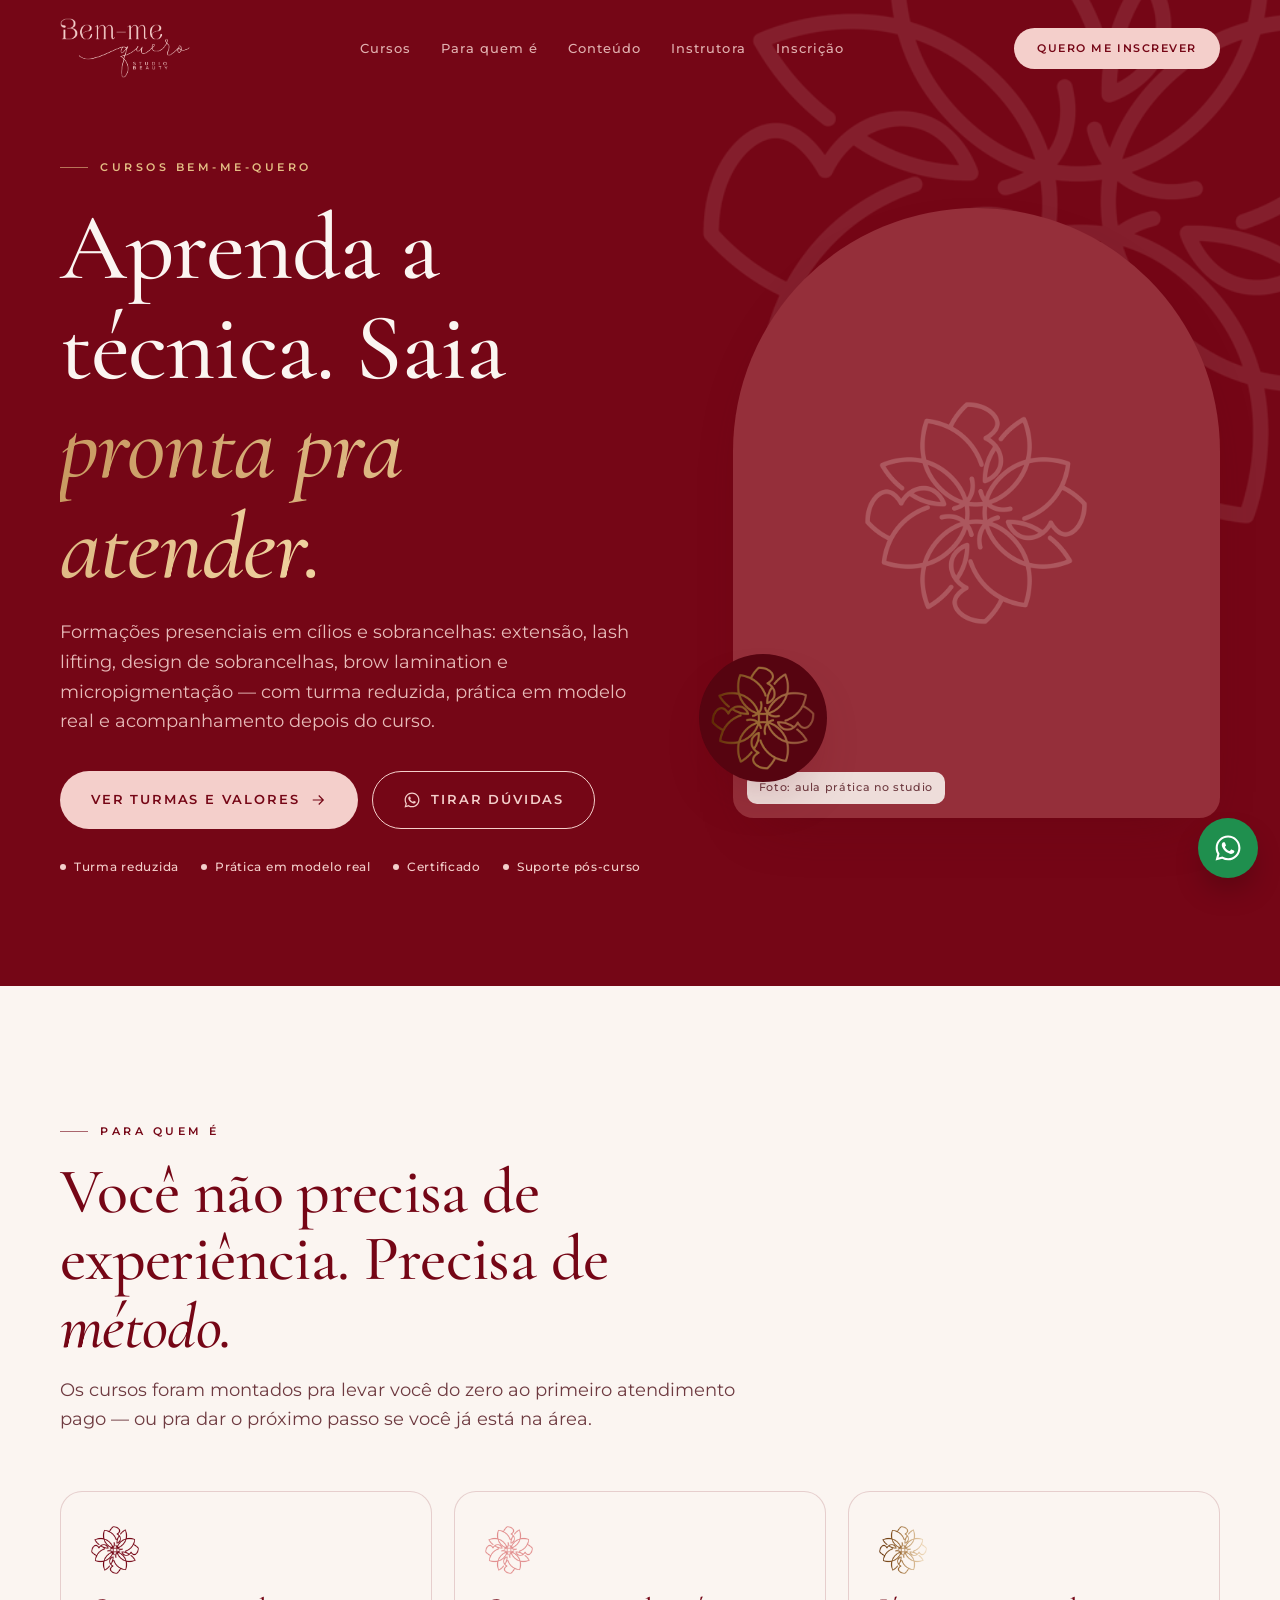
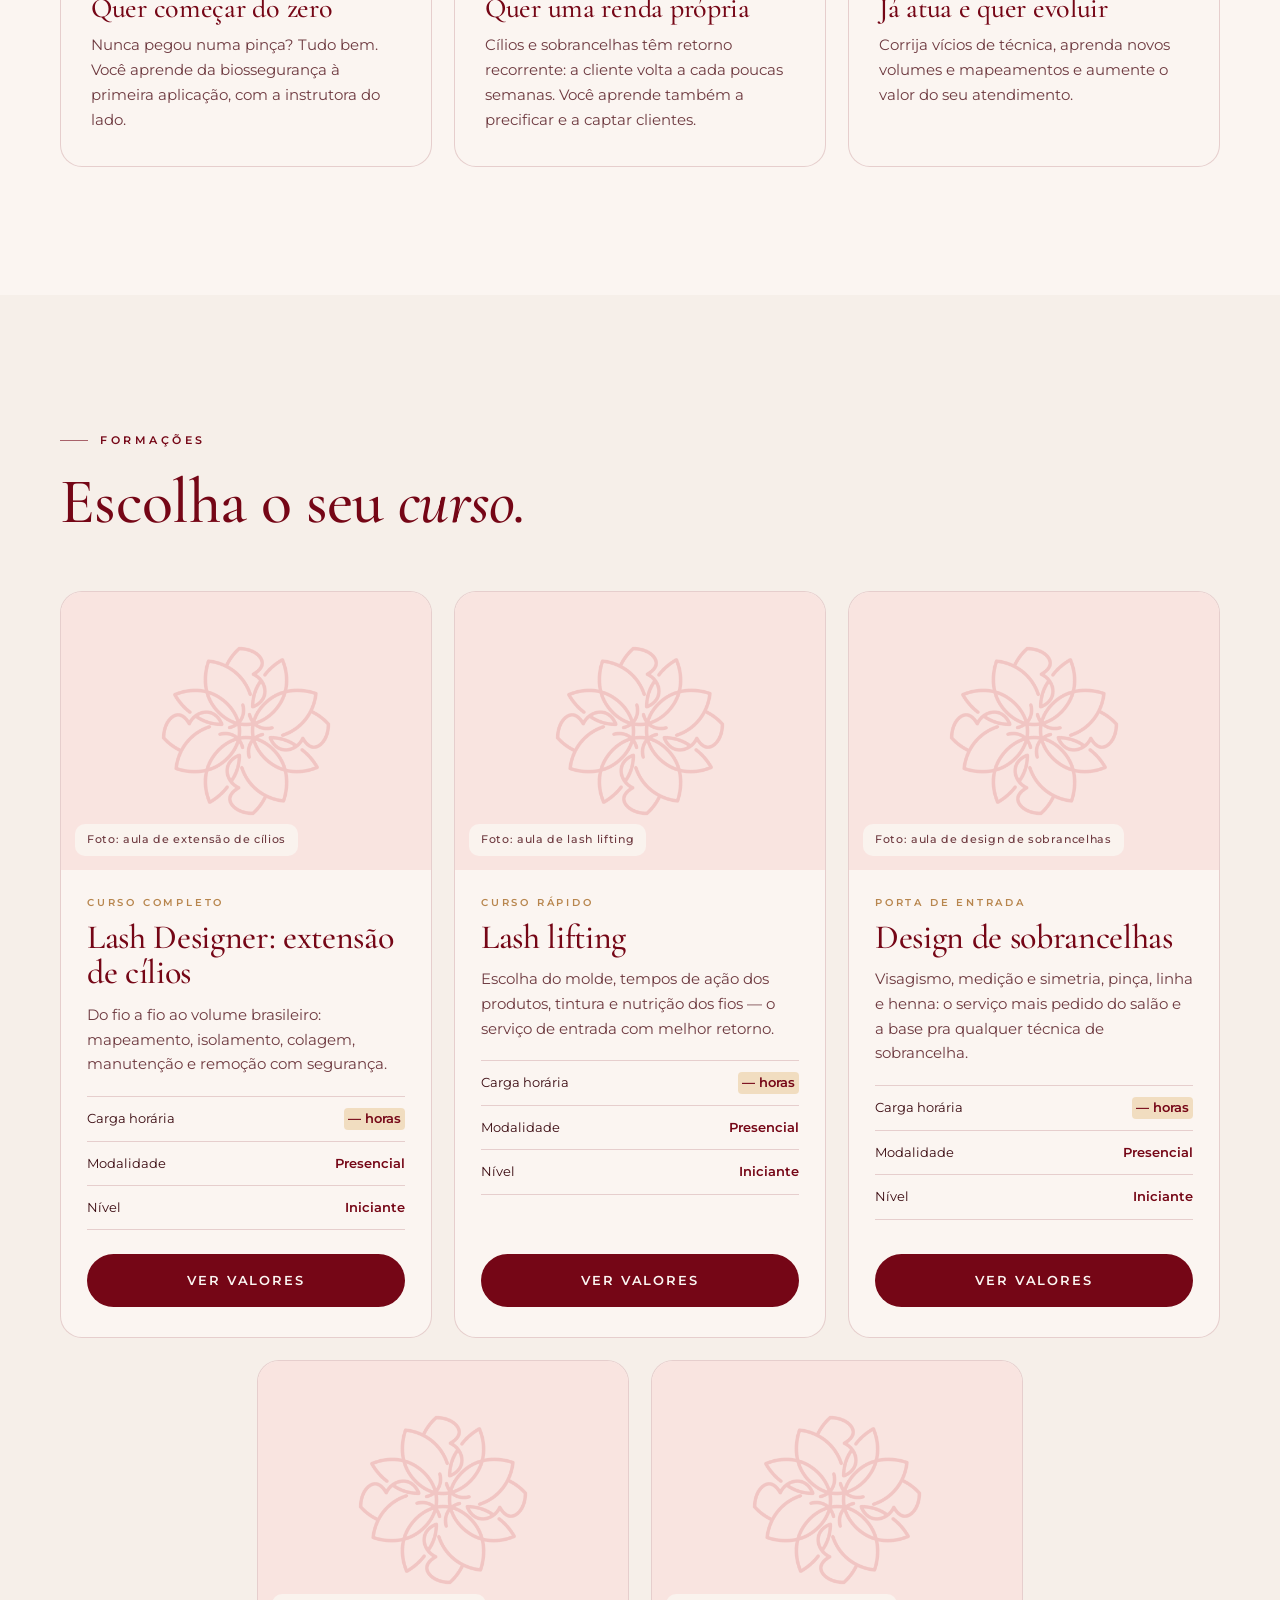
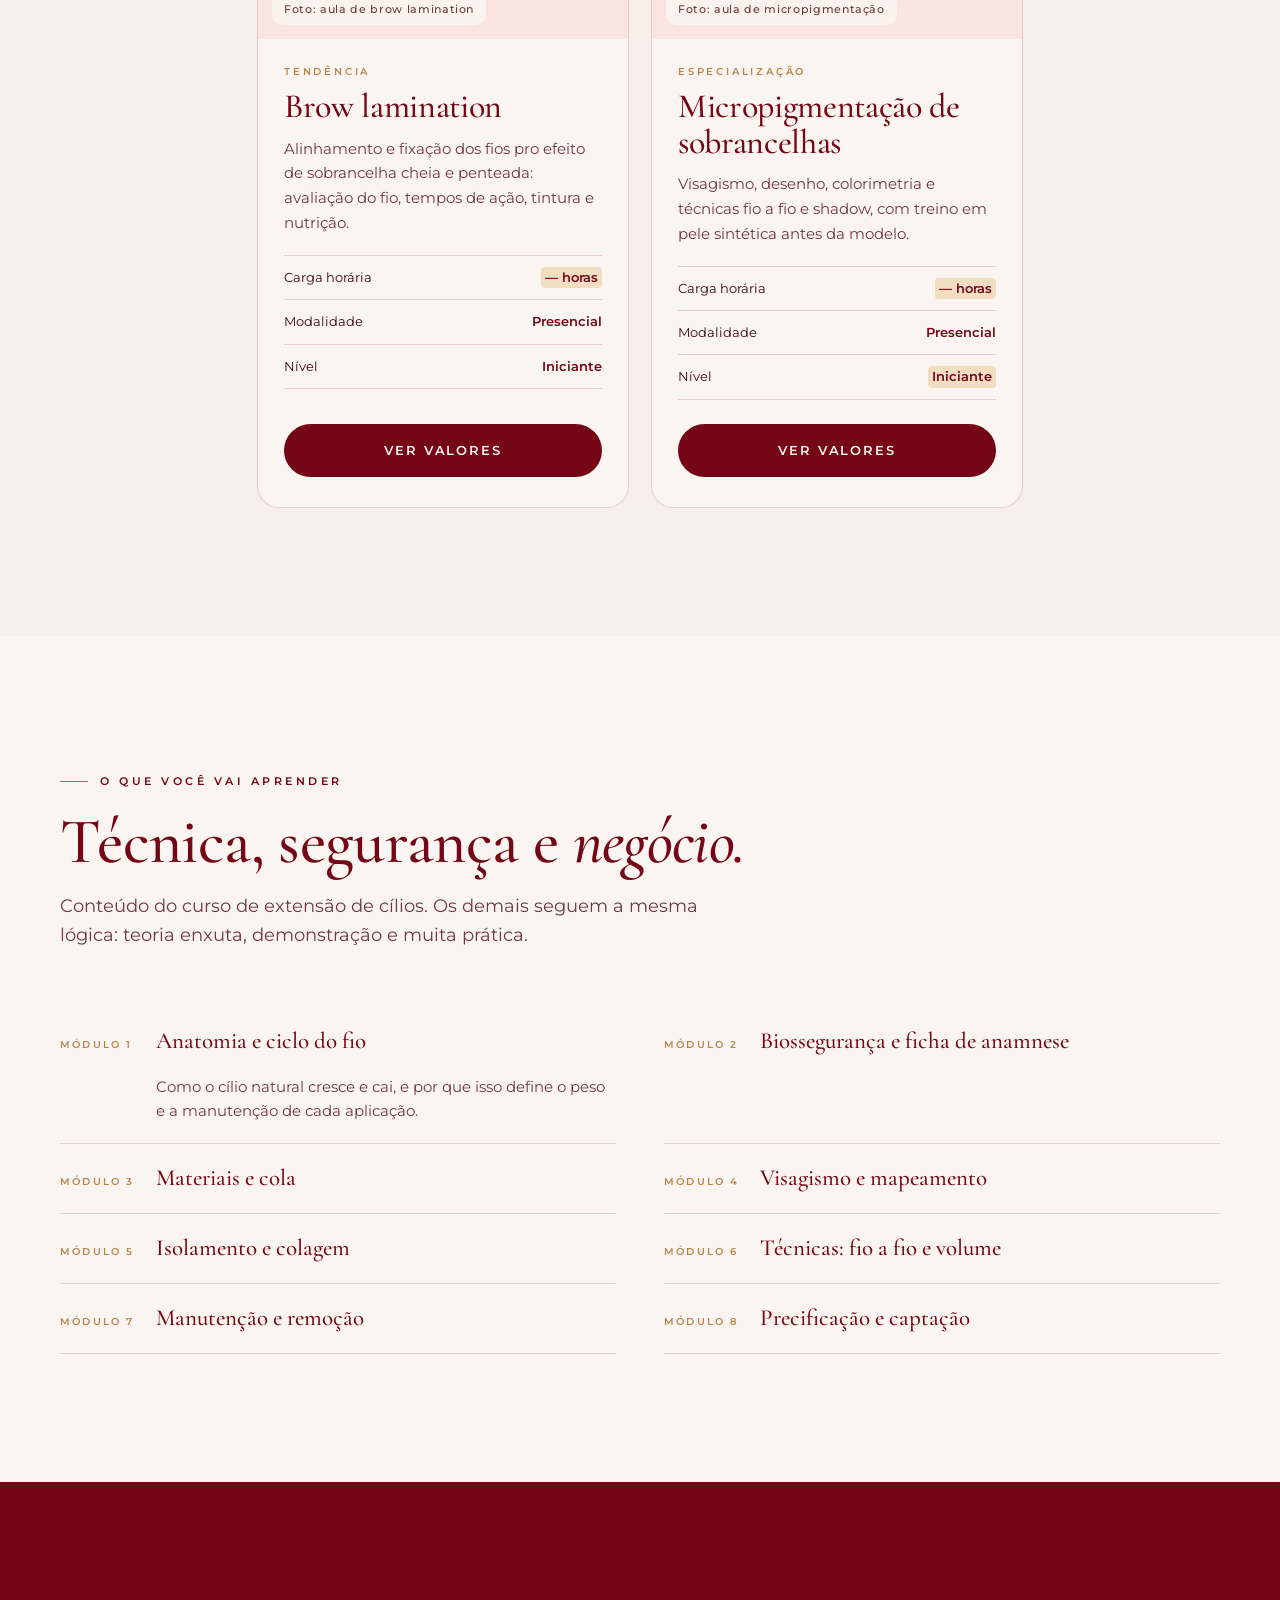
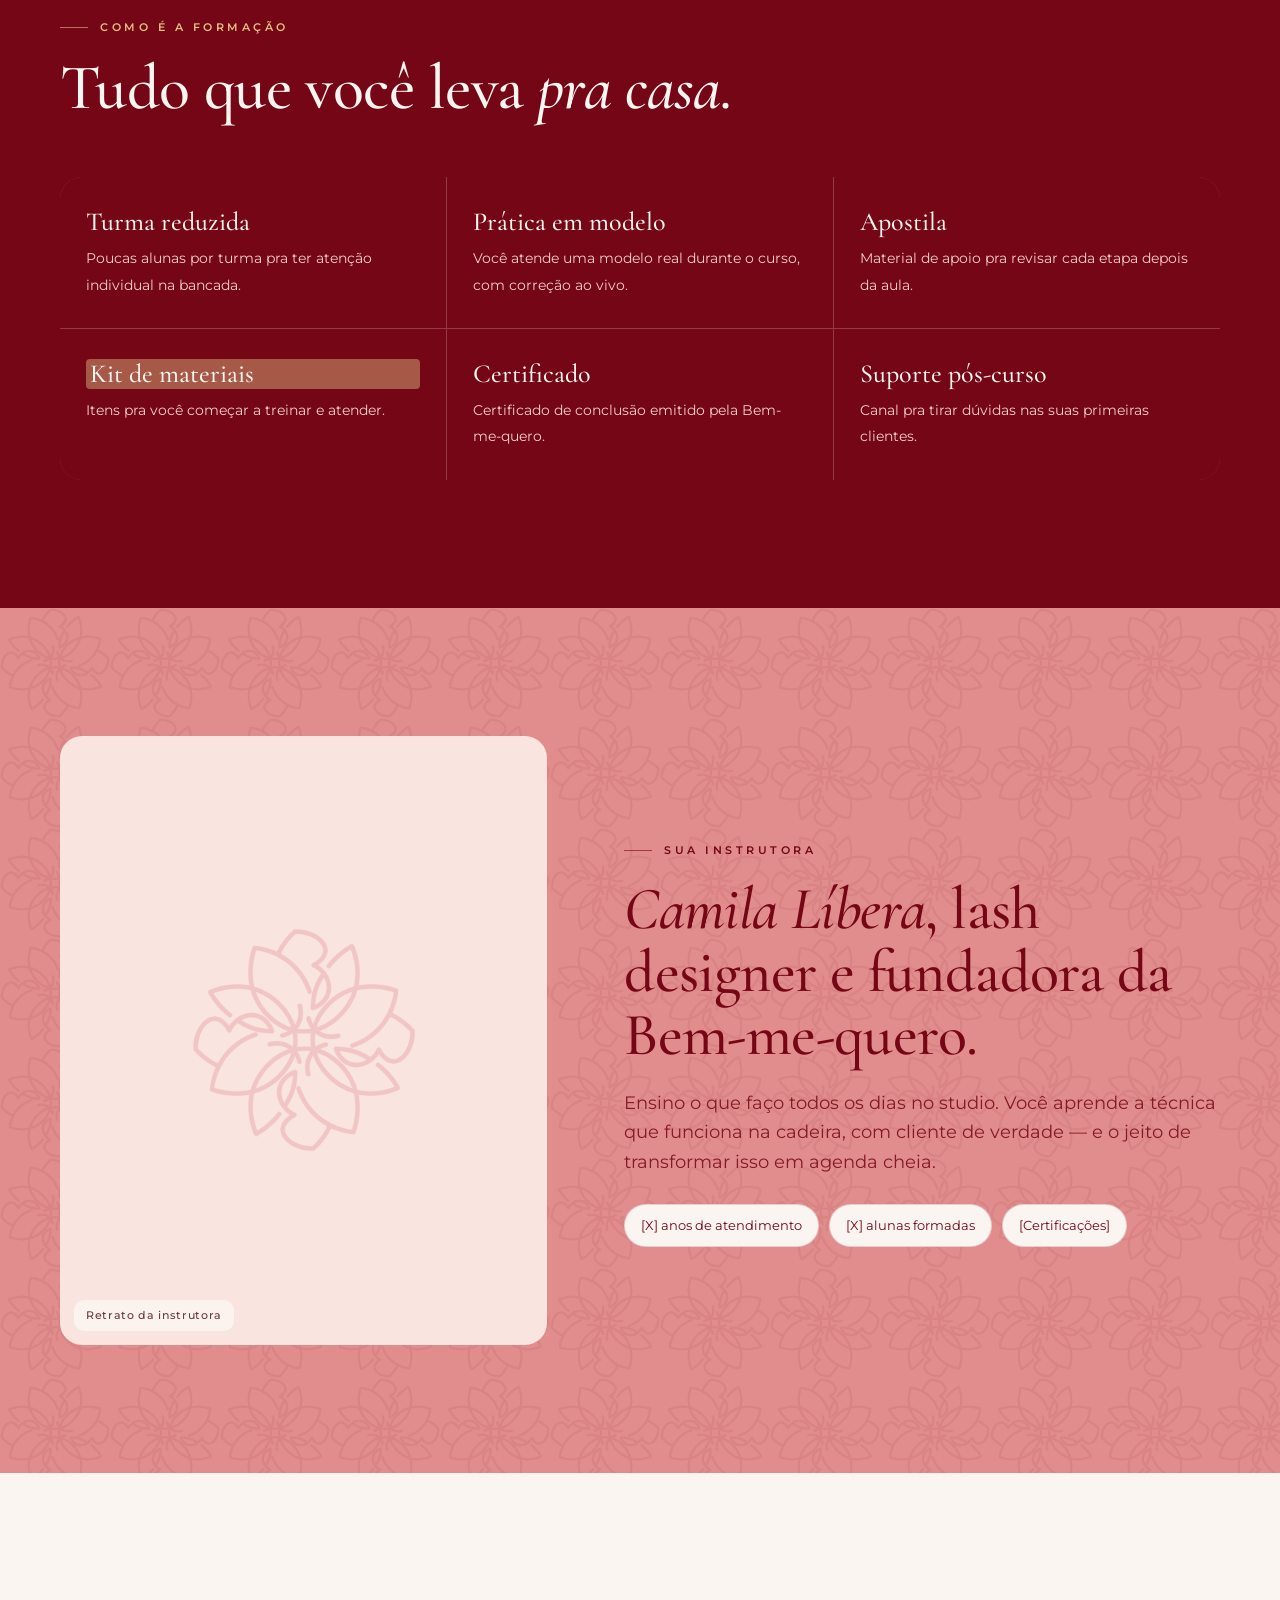
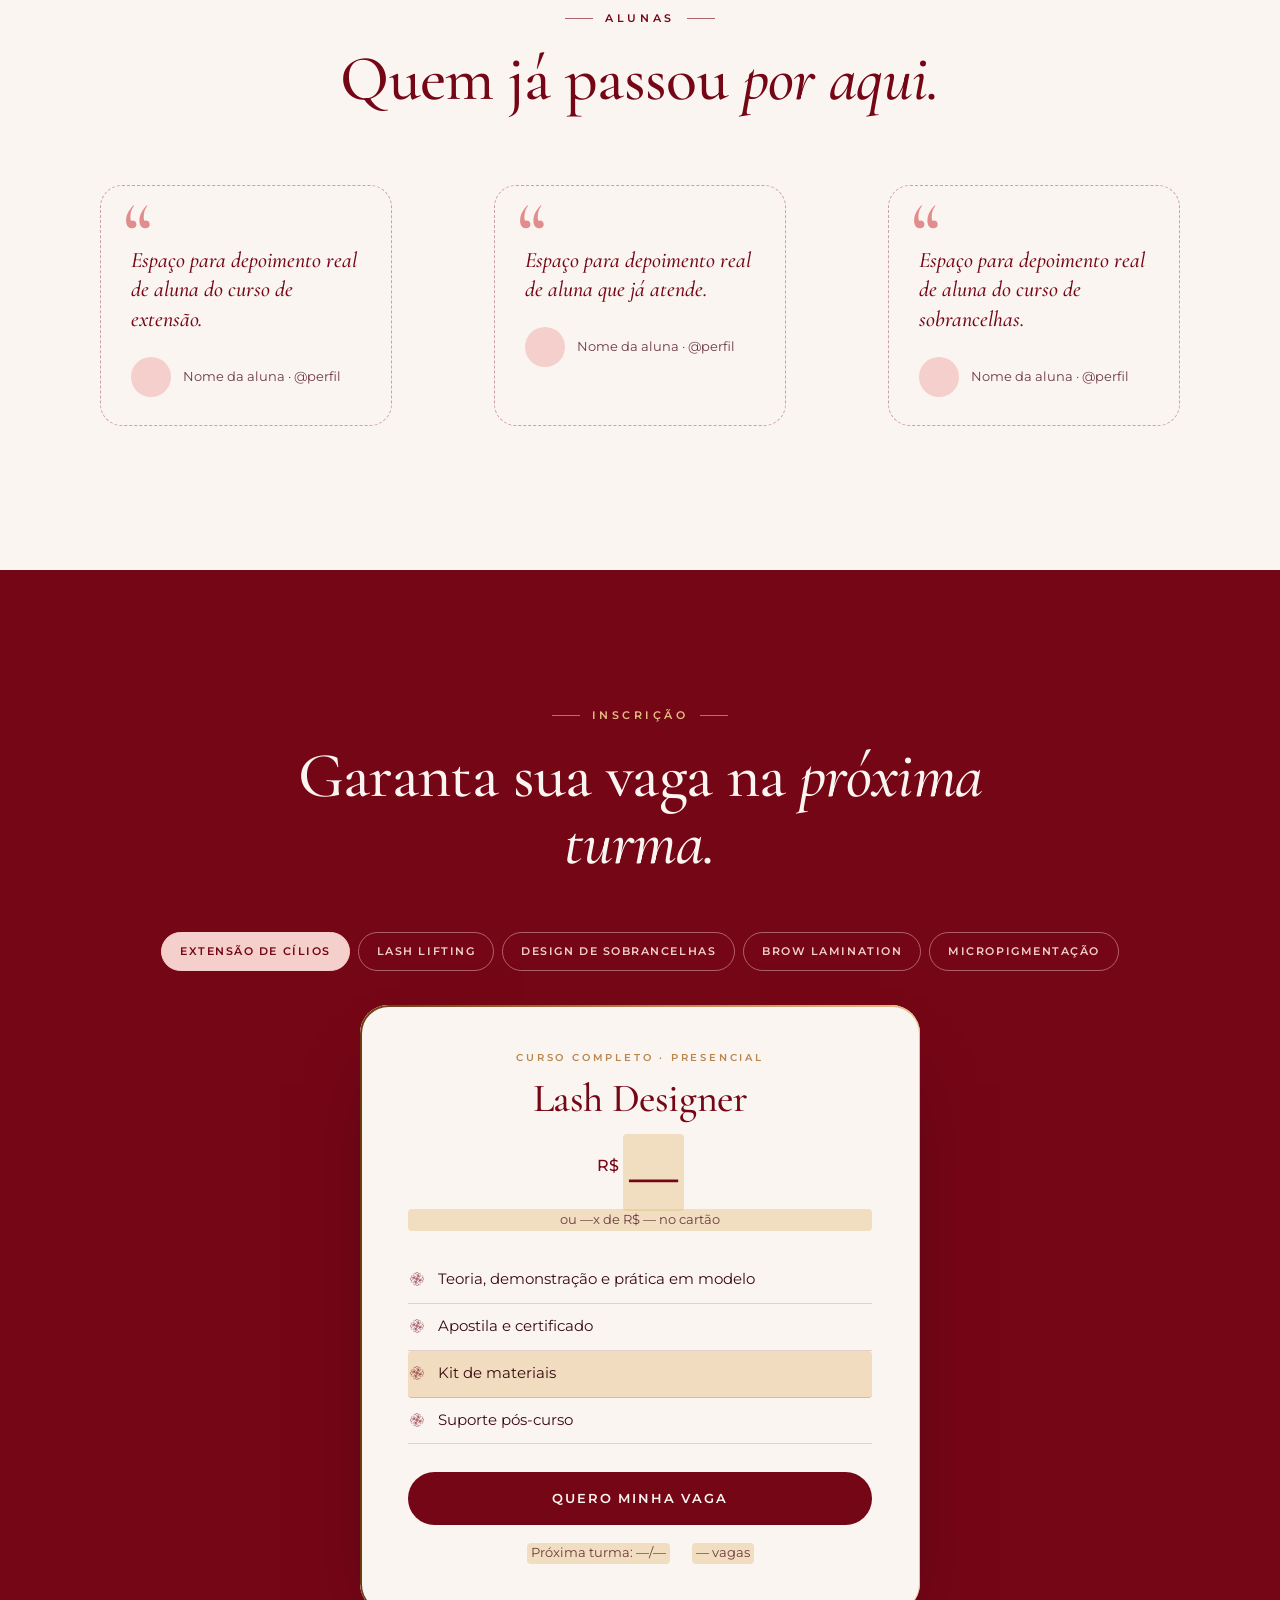
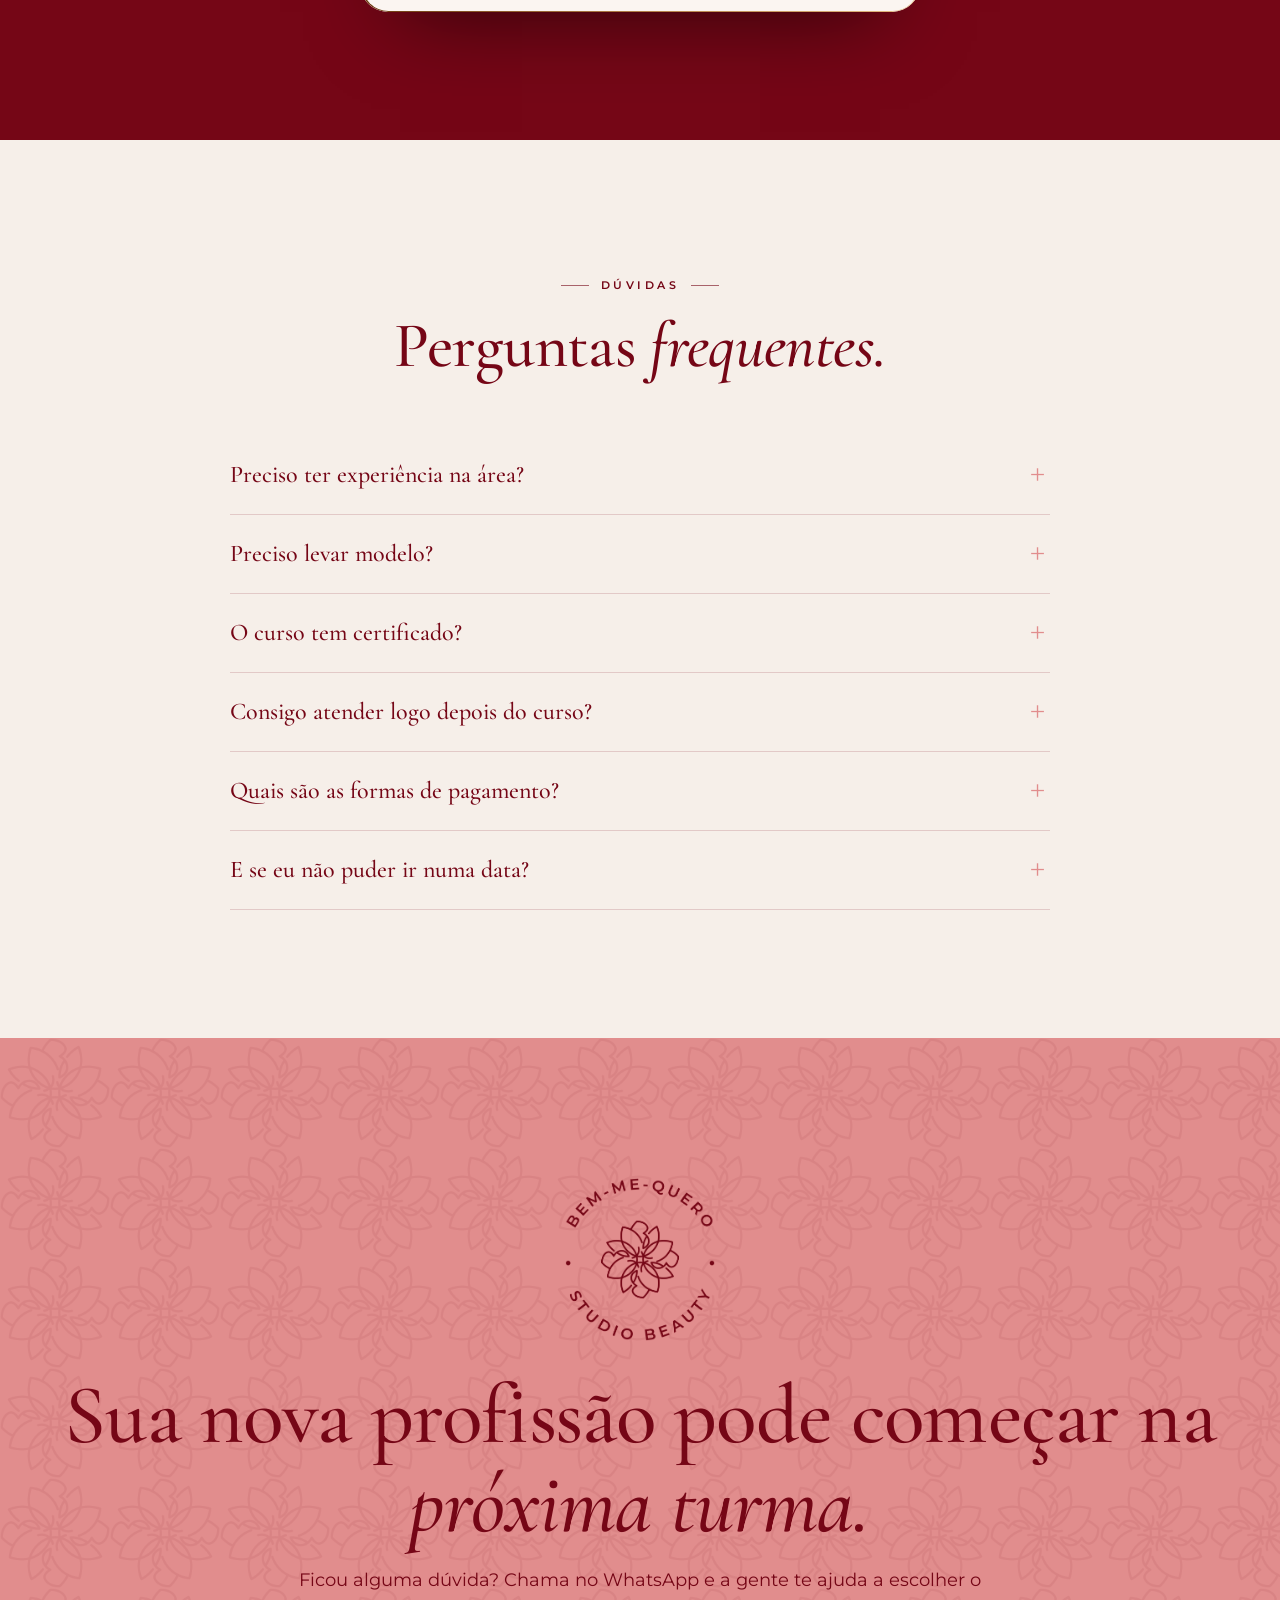
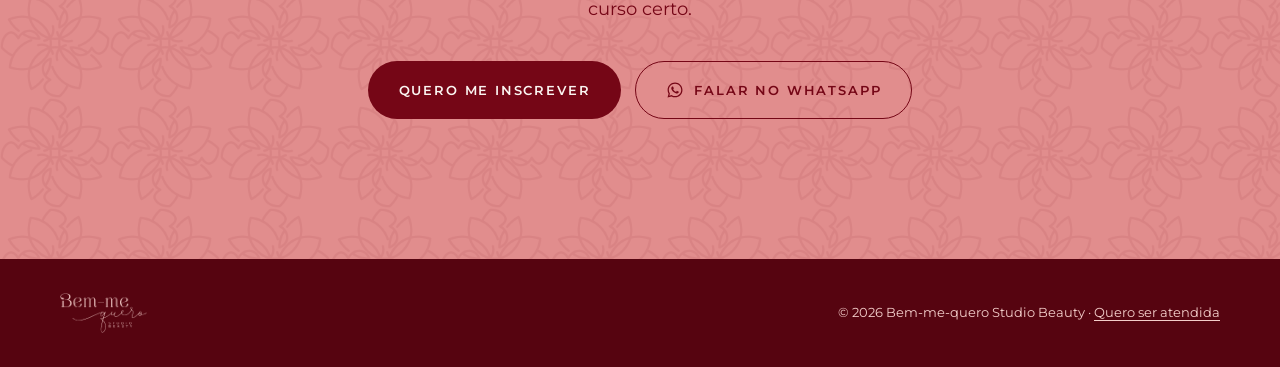
==== commit 14cbdc7c: "Nome da Camila Líbera e cursos de design de sobrancelhas e brow lamination Co-Authored-By: Claude Op" ====
--- a/cursos.html
+++ b/cursos.html
@@ -4,7 +4,7 @@
   <meta charset="utf-8">
   <meta name="viewport" content="width=device-width, initial-scale=1">
   <title>Cursos Bem-me-quero · Formação em cílios e sobrancelhas</title>
-  <meta name="description" content="Cursos presenciais de extensão de cílios, lash lifting e micropigmentação de sobrancelhas, com turma reduzida, prática em modelo real e suporte depois do curso.">
+  <meta name="description" content="Cursos presenciais de extensão de cílios, lash lifting, design de sobrancelhas, brow lamination e micropigmentação, com turma reduzida, prática em modelo real e suporte depois do curso.">
   <meta name="theme-color" content="#750616">
   <link rel="icon" href="assets/brand/flor-bordo.png">
   <meta property="og:title" content="Cursos Bem-me-quero Studio Beauty">
@@ -53,7 +53,7 @@
       <div>
         <span class="eyebrow">Cursos Bem-me-quero</span>
         <h1>Aprenda a técnica. Saia <em>pronta pra atender.</em></h1>
-        <p class="lead">Formações presenciais em extensão de cílios, lash lifting e micropigmentação de sobrancelhas — com turma reduzida, prática em modelo real e acompanhamento depois do curso.</p>
+        <p class="lead">Formações presenciais em cílios e sobrancelhas: extensão, lash lifting, design de sobrancelhas, brow lamination e micropigmentação — com turma reduzida, prática em modelo real e acompanhamento depois do curso.</p>
         <div class="hero-ctas">
           <a class="btn btn-light" href="#inscricao">Ver turmas e valores <svg><use href="#i-arrow"/></svg></a>
           <a class="btn btn-ghost" data-wa="Olá! Tenho interesse nos cursos da Bem-me-quero e queria tirar umas dúvidas.">
@@ -99,7 +99,7 @@
         <h2>Escolha o seu <em>curso.</em></h2>
       </div>
       <!-- TODO: confirmar carga horária, modalidade e o que cada curso inclui -->
-      <div class="cards">
+      <div class="cards cards--cursos">
         <article class="card reveal">
           <div class="ph"><span>Foto: aula de extensão de cílios</span></div>
           <div class="card-body">
@@ -126,6 +126,34 @@
               <li>Nível <b>Iniciante</b></li>
             </ul>
             <a class="btn btn-primary btn-block" href="#inscricao" data-tab="tab-lifting">Ver valores</a>
+          </div>
+        </article>
+        <article class="card reveal">
+          <div class="ph"><span>Foto: aula de design de sobrancelhas</span></div>
+          <div class="card-body">
+            <span class="card-tag">Porta de entrada</span>
+            <h3>Design de sobrancelhas</h3>
+            <p>Visagismo, medição e simetria, pinça, linha e henna: o serviço mais pedido do salão e a base pra qualquer técnica de sobrancelha.</p>
+            <ul class="facts">
+              <li>Carga horária <b class="todo">— horas</b></li>
+              <li>Modalidade <b>Presencial</b></li>
+              <li>Nível <b>Iniciante</b></li>
+            </ul>
+            <a class="btn btn-primary btn-block" href="#inscricao" data-tab="tab-design">Ver valores</a>
+          </div>
+        </article>
+        <article class="card reveal">
+          <div class="ph"><span>Foto: aula de brow lamination</span></div>
+          <div class="card-body">
+            <span class="card-tag">Tendência</span>
+            <h3>Brow lamination</h3>
+            <p>Alinhamento e fixação dos fios pro efeito de sobrancelha cheia e penteada: avaliação do fio, tempos de ação, tintura e nutrição.</p>
+            <ul class="facts">
+              <li>Carga horária <b class="todo">— horas</b></li>
+              <li>Modalidade <b>Presencial</b></li>
+              <li>Nível <b>Iniciante</b></li>
+            </ul>
+            <a class="btn btn-primary btn-block" href="#inscricao" data-tab="tab-brow">Ver valores</a>
           </div>
         </article>
         <article class="card reveal">
@@ -194,7 +222,7 @@
       <div class="ph reveal"><span>Retrato da instrutora</span></div>
       <div class="reveal">
         <span class="eyebrow">Sua instrutora</span>
-        <h2><em class="todo">[Nome]</em>, lash designer e fundadora da Bem-me-quero.</h2>
+        <h2><em>Camila Líbera</em>, lash designer e fundadora da Bem-me-quero.</h2>
         <p class="lead">Ensino o que faço todos os dias no studio. Você aprende a técnica que funciona na cadeira, com cliente de verdade — e o jeito de transformar isso em agenda cheia.</p>
         <ul class="pill-list">
           <li class="todo">[X] anos de atendimento</li>
@@ -232,6 +260,8 @@
       <div class="offer-tabs" role="tablist" aria-label="Cursos">
         <button role="tab" id="tab-cilios" aria-controls="of-cilios" aria-selected="true">Extensão de cílios</button>
         <button role="tab" id="tab-lifting" aria-controls="of-lifting" aria-selected="false">Lash lifting</button>
+        <button role="tab" id="tab-design" aria-controls="of-design" aria-selected="false">Design de sobrancelhas</button>
+        <button role="tab" id="tab-brow" aria-controls="of-brow" aria-selected="false">Brow lamination</button>
         <button role="tab" id="tab-micro" aria-controls="of-micro" aria-selected="false">Micropigmentação</button>
       </div>
 
@@ -266,6 +296,36 @@
         <div class="next"><span class="todo">Próxima turma: —/—</span><span class="todo">— vagas</span></div>
       </div>
 
+      <div class="offer" role="tabpanel" id="of-design" aria-labelledby="tab-design" hidden>
+        <span class="card-tag">Porta de entrada · presencial</span>
+        <h3>Design de sobrancelhas</h3>
+        <div class="price"><small>R$</small><span class="todo">—</span></div>
+        <p class="price-note todo">ou —x de R$ — no cartão</p>
+        <ul>
+          <li>Teoria, demonstração e prática em modelo</li>
+          <li>Apostila e certificado</li>
+          <li class="todo">Kit de materiais</li>
+          <li>Suporte pós-curso</li>
+        </ul>
+        <a class="btn btn-primary btn-block" data-inscricao="Olá! Quero me inscrever no curso de DESIGN DE SOBRANCELHAS da Bem-me-quero.">Quero minha vaga</a>
+        <div class="next"><span class="todo">Próxima turma: —/—</span><span class="todo">— vagas</span></div>
+      </div>
+
+      <div class="offer" role="tabpanel" id="of-brow" aria-labelledby="tab-brow" hidden>
+        <span class="card-tag">Tendência · presencial</span>
+        <h3>Brow lamination</h3>
+        <div class="price"><small>R$</small><span class="todo">—</span></div>
+        <p class="price-note todo">ou —x de R$ — no cartão</p>
+        <ul>
+          <li>Teoria, demonstração e prática em modelo</li>
+          <li>Apostila e certificado</li>
+          <li class="todo">Kit de materiais</li>
+          <li>Suporte pós-curso</li>
+        </ul>
+        <a class="btn btn-primary btn-block" data-inscricao="Olá! Quero me inscrever no curso de BROW LAMINATION da Bem-me-quero.">Quero minha vaga</a>
+        <div class="next"><span class="todo">Próxima turma: —/—</span><span class="todo">— vagas</span></div>
+      </div>
+
       <div class="offer" role="tabpanel" id="of-micro" aria-labelledby="tab-micro" hidden>
         <span class="card-tag">Especialização · presencial</span>
         <h3>Micropigmentação</h3>
@@ -291,7 +351,7 @@
         <h2>Perguntas <em>frequentes.</em></h2>
       </div>
       <div class="faq reveal">
-        <details><summary>Preciso ter experiência na área?</summary><p>Não. Os cursos de extensão e de lash lifting partem do zero. Pra micropigmentação, a instrutora te orienta sobre o melhor ponto de partida.</p></details>
+        <details><summary>Preciso ter experiência na área?</summary><p>Não. Os cursos de extensão, lash lifting, design de sobrancelhas e brow lamination partem do zero. Pra micropigmentação, a instrutora te orienta sobre o melhor ponto de partida.</p></details>
         <details><summary>Preciso levar modelo?</summary><p class="todo">Resposta a confirmar com a instrutora: o studio providencia a modelo ou a aluna leva?</p></details>
         <details><summary>O curso tem certificado?</summary><p>Sim. Ao concluir o curso, você recebe o certificado de conclusão da Bem-me-quero.</p></details>
         <details><summary>Consigo atender logo depois do curso?</summary><p>Você sai sabendo fazer o procedimento completo. A velocidade e o acabamento vêm com treino — por isso o suporte pós-curso existe: pra te acompanhar nas primeiras clientes.</p></details>
--- a/styles.css
+++ b/styles.css
@@ -383,3 +383,8 @@
 
 /* Marcação de pendência — some quando o conteúdo real entrar */
 .todo { background: color-mix(in srgb, var(--ouro-3) 45%, transparent); border-radius: 4px; padding: 0 4px; }
+
+/* Cursos: 5 cards — 3 + 2 centralizados */
+.cards--cursos { display: flex; flex-wrap: wrap; justify-content: center; }
+.cards--cursos .card { flex: 0 1 calc((100% - 44px) / 3); }
+@media (max-width: 960px) { .cards--cursos .card { flex-basis: 100%; } }
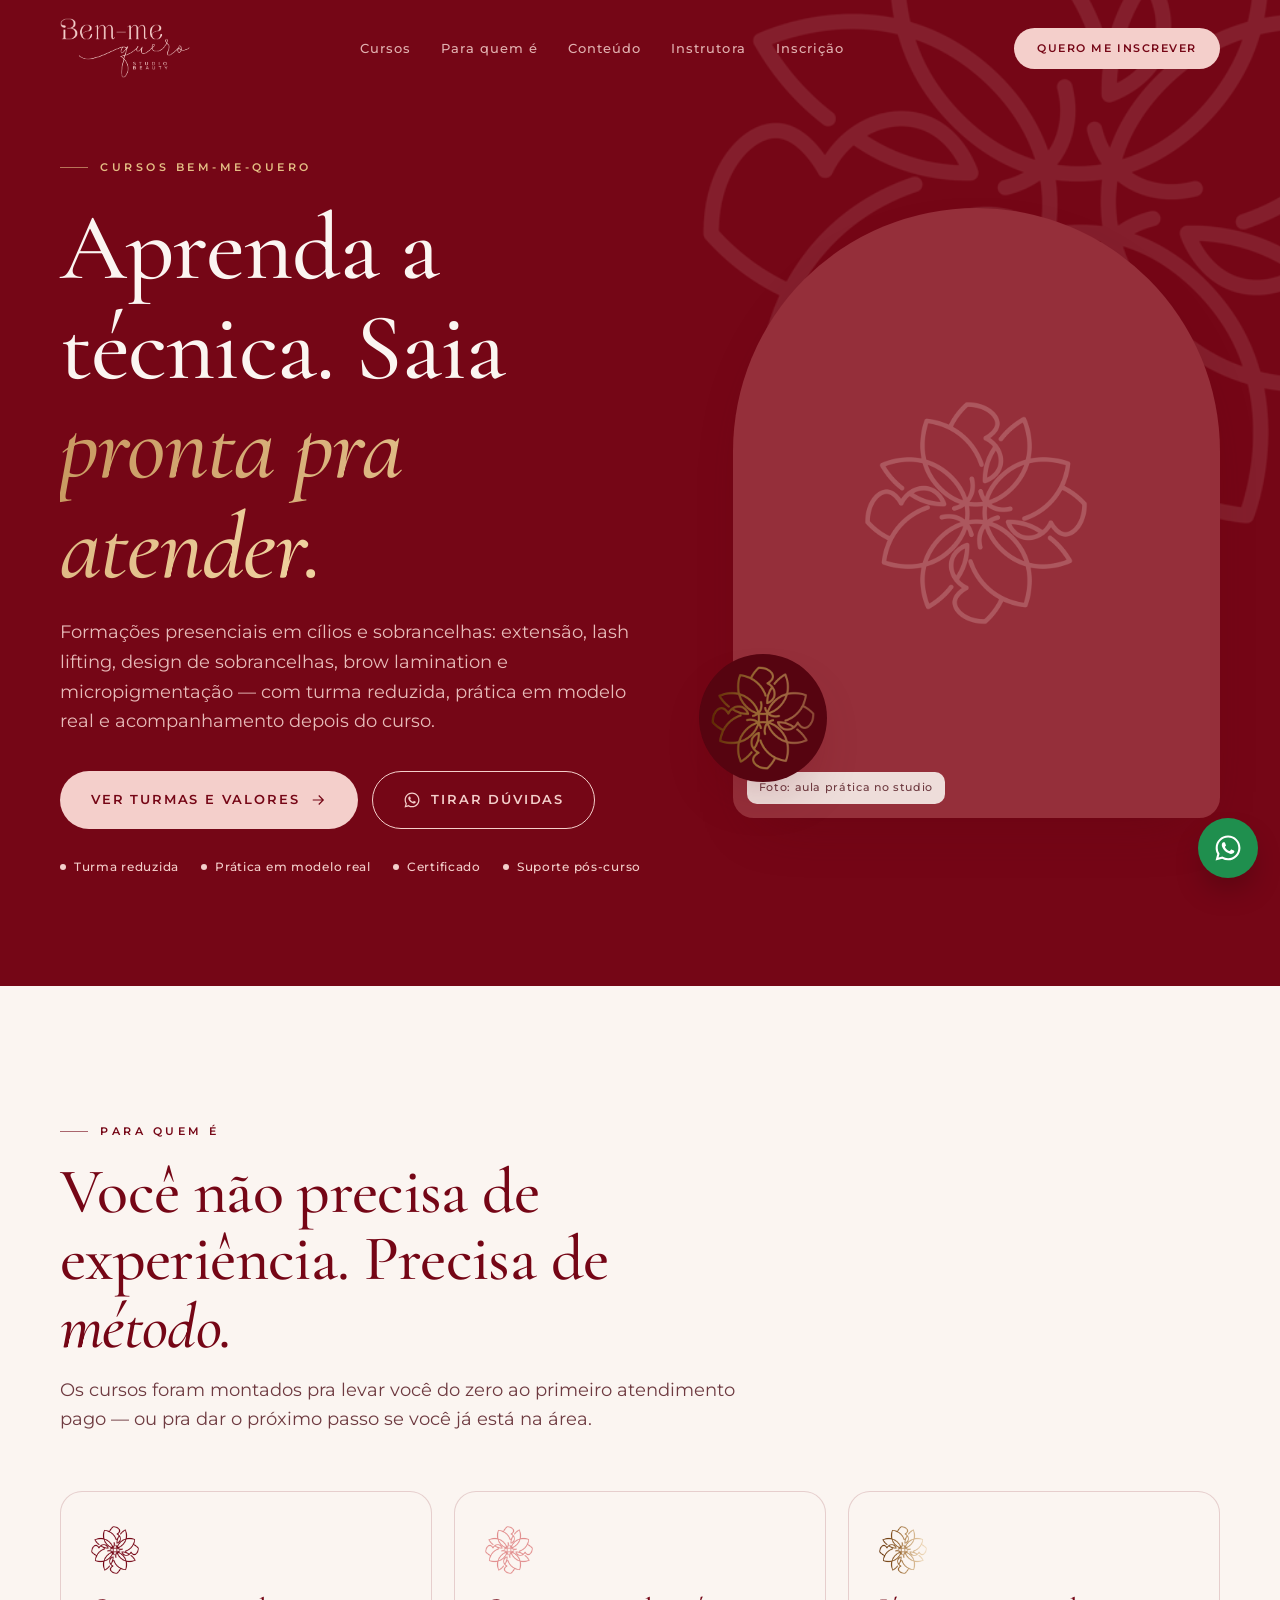
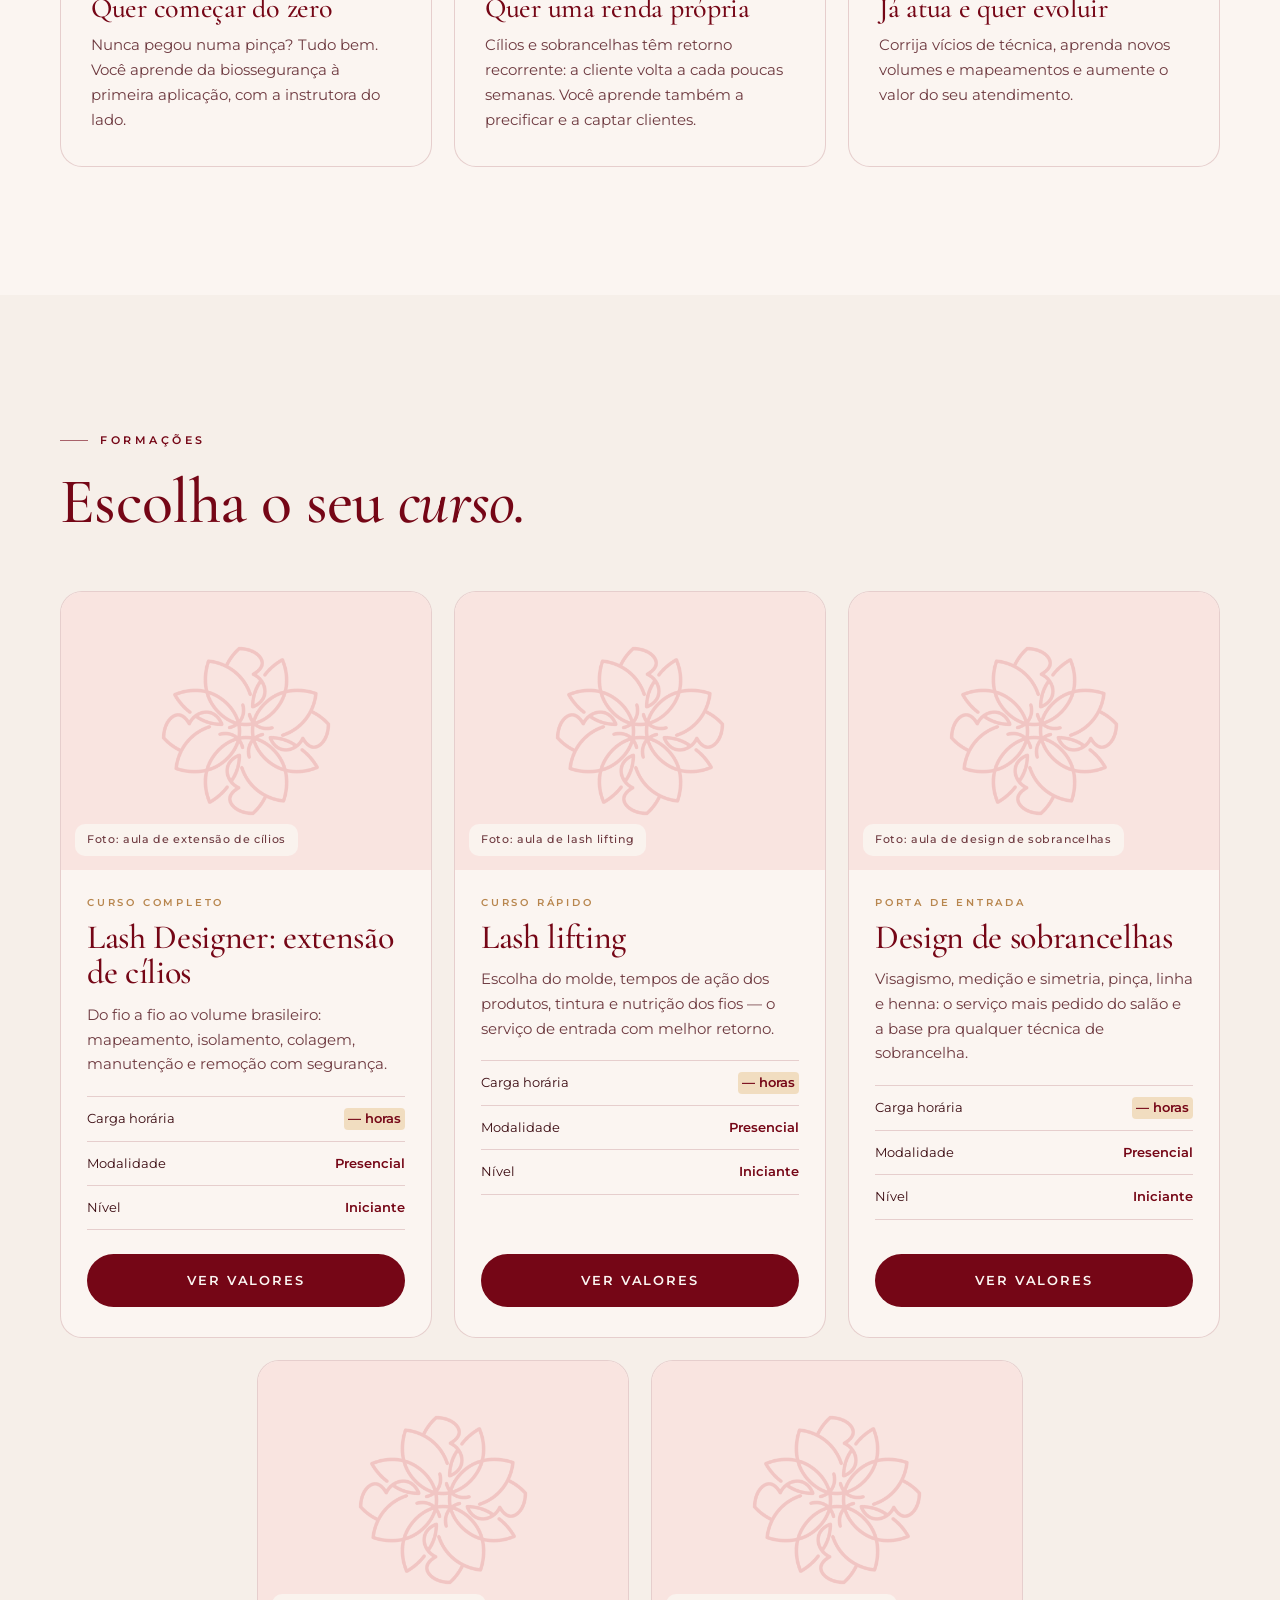
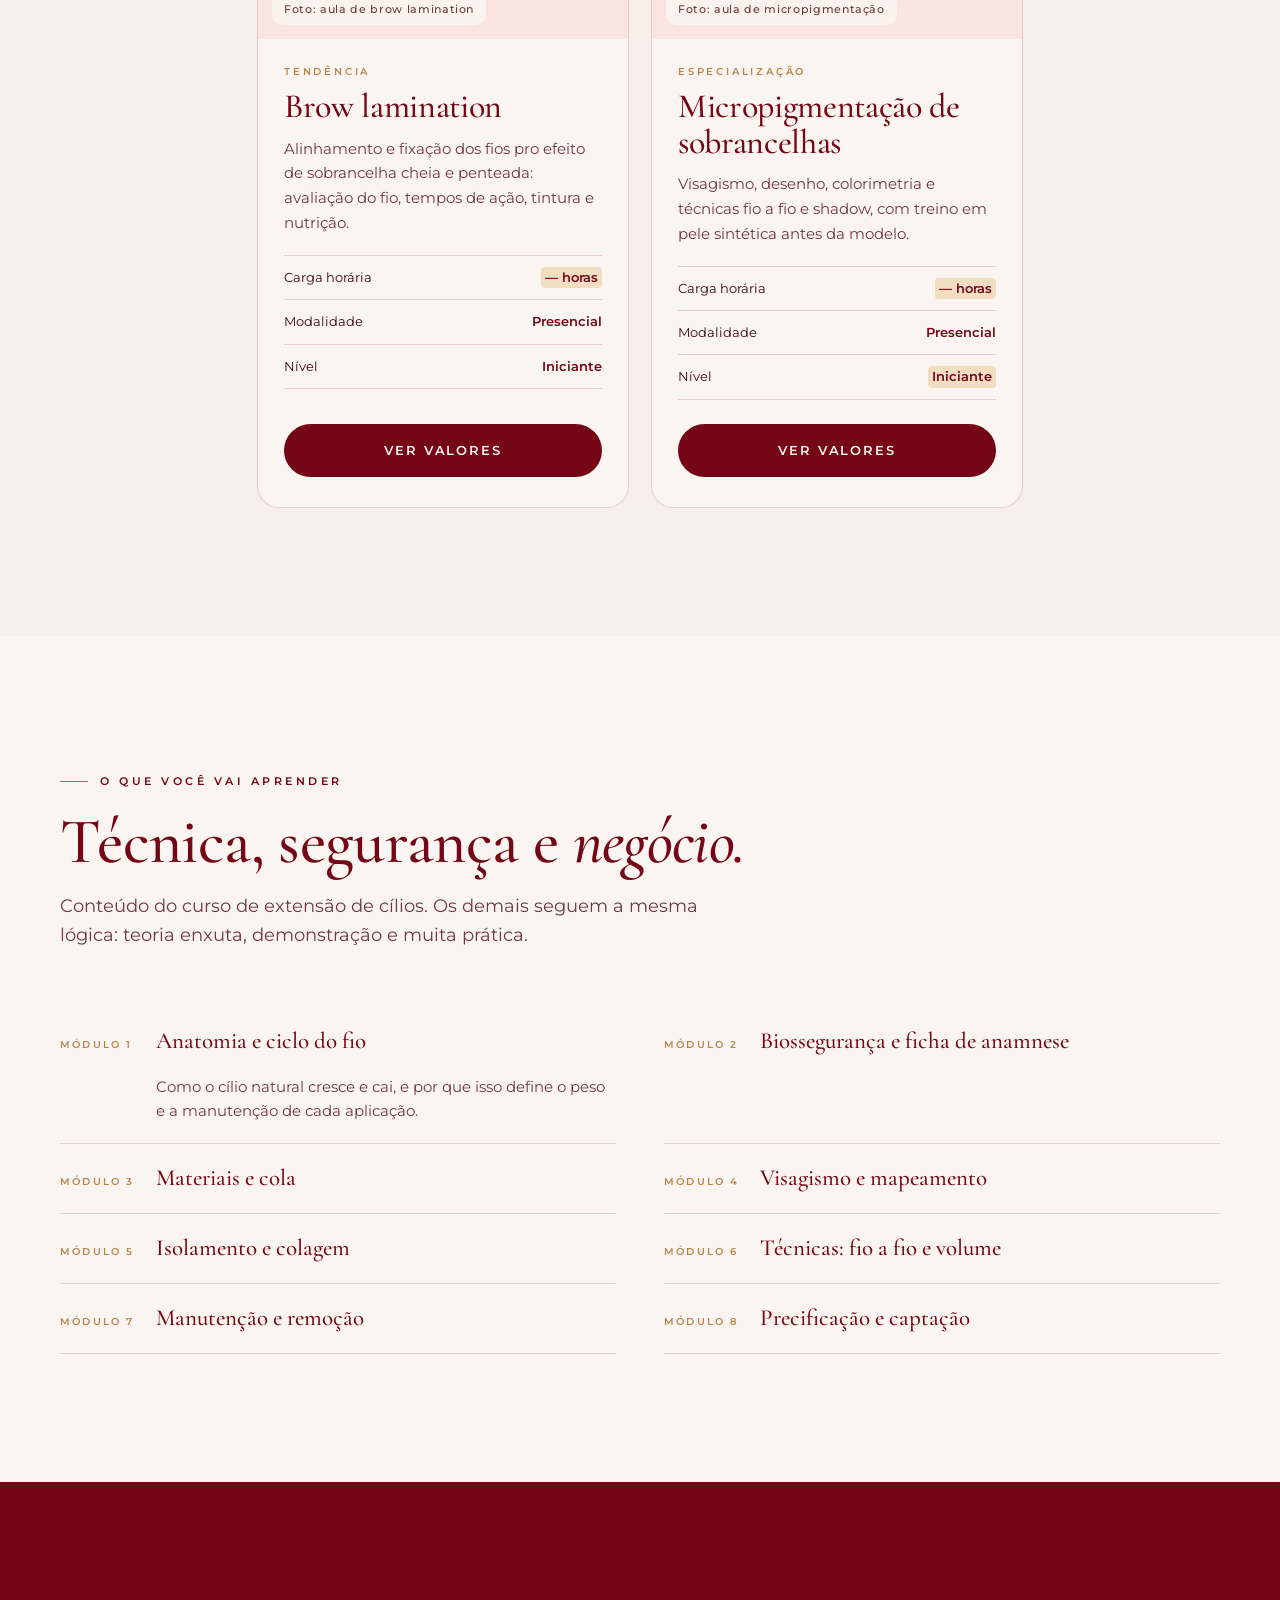
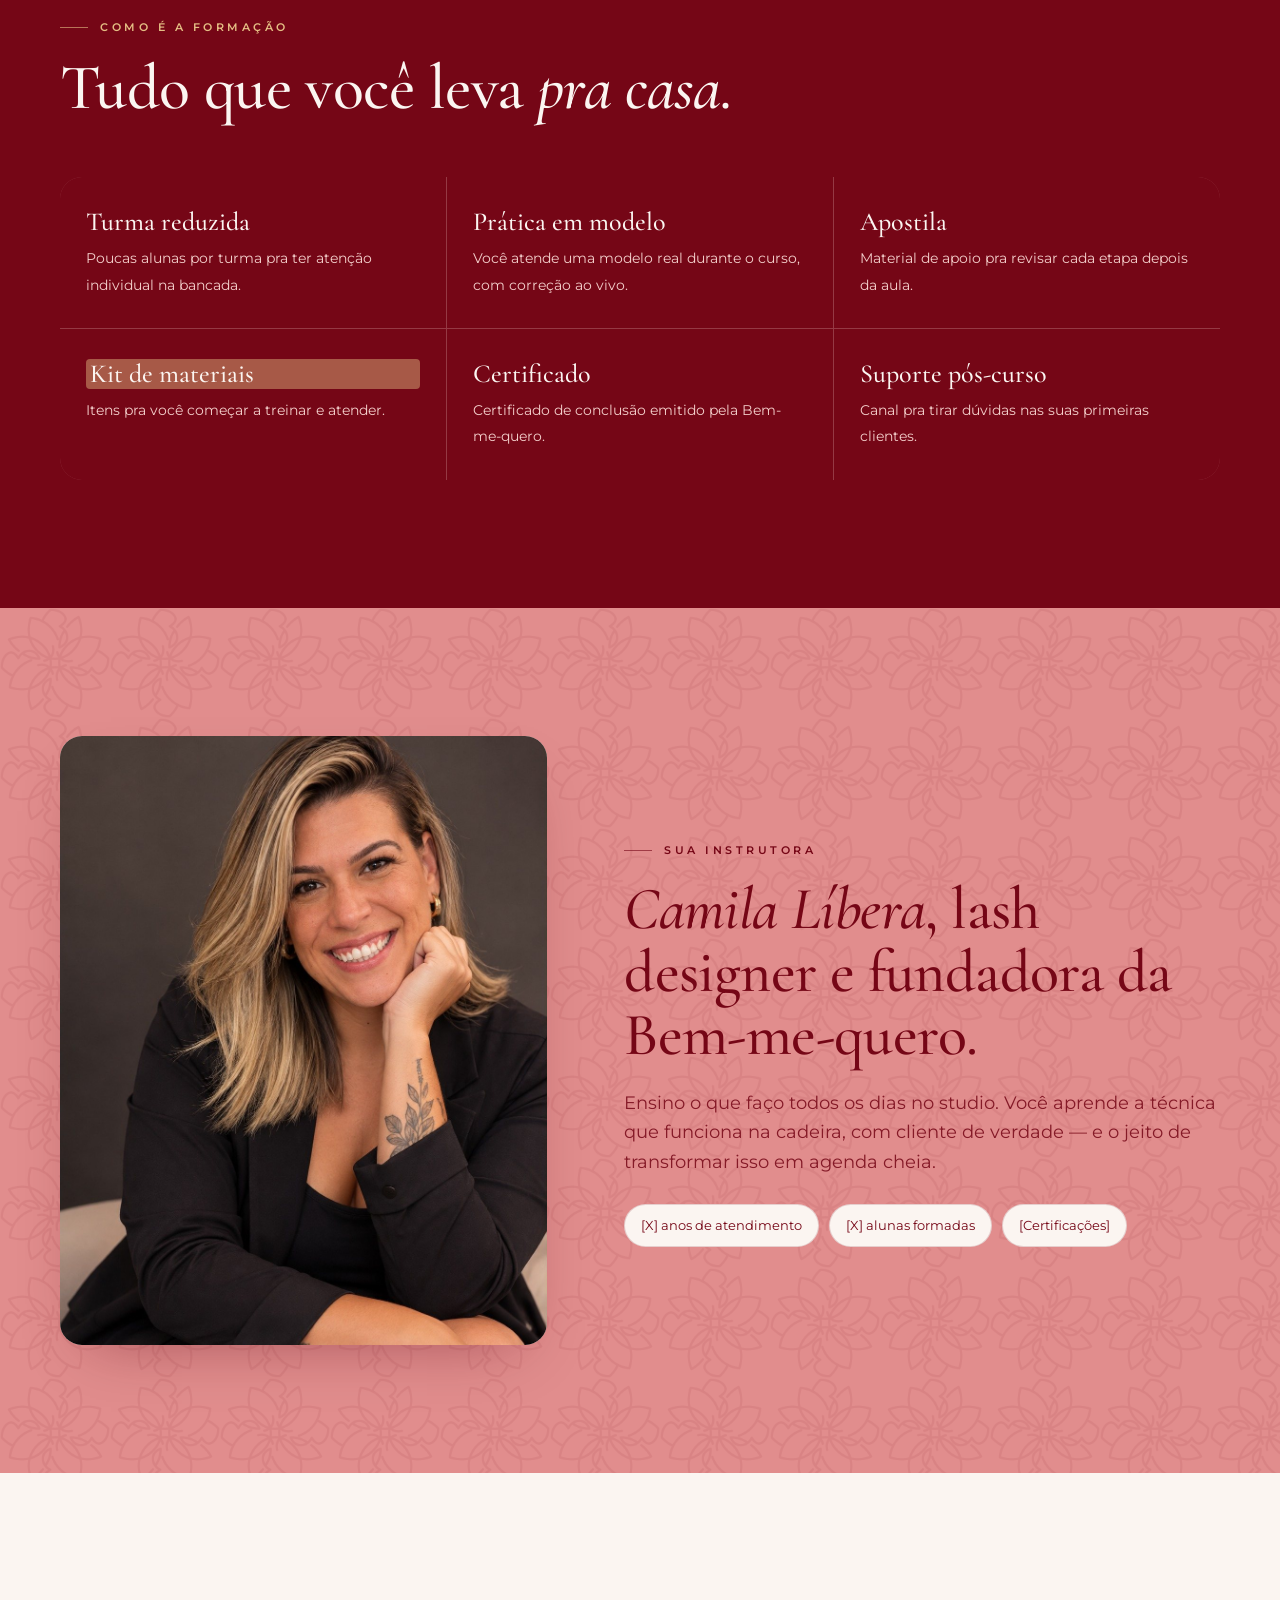
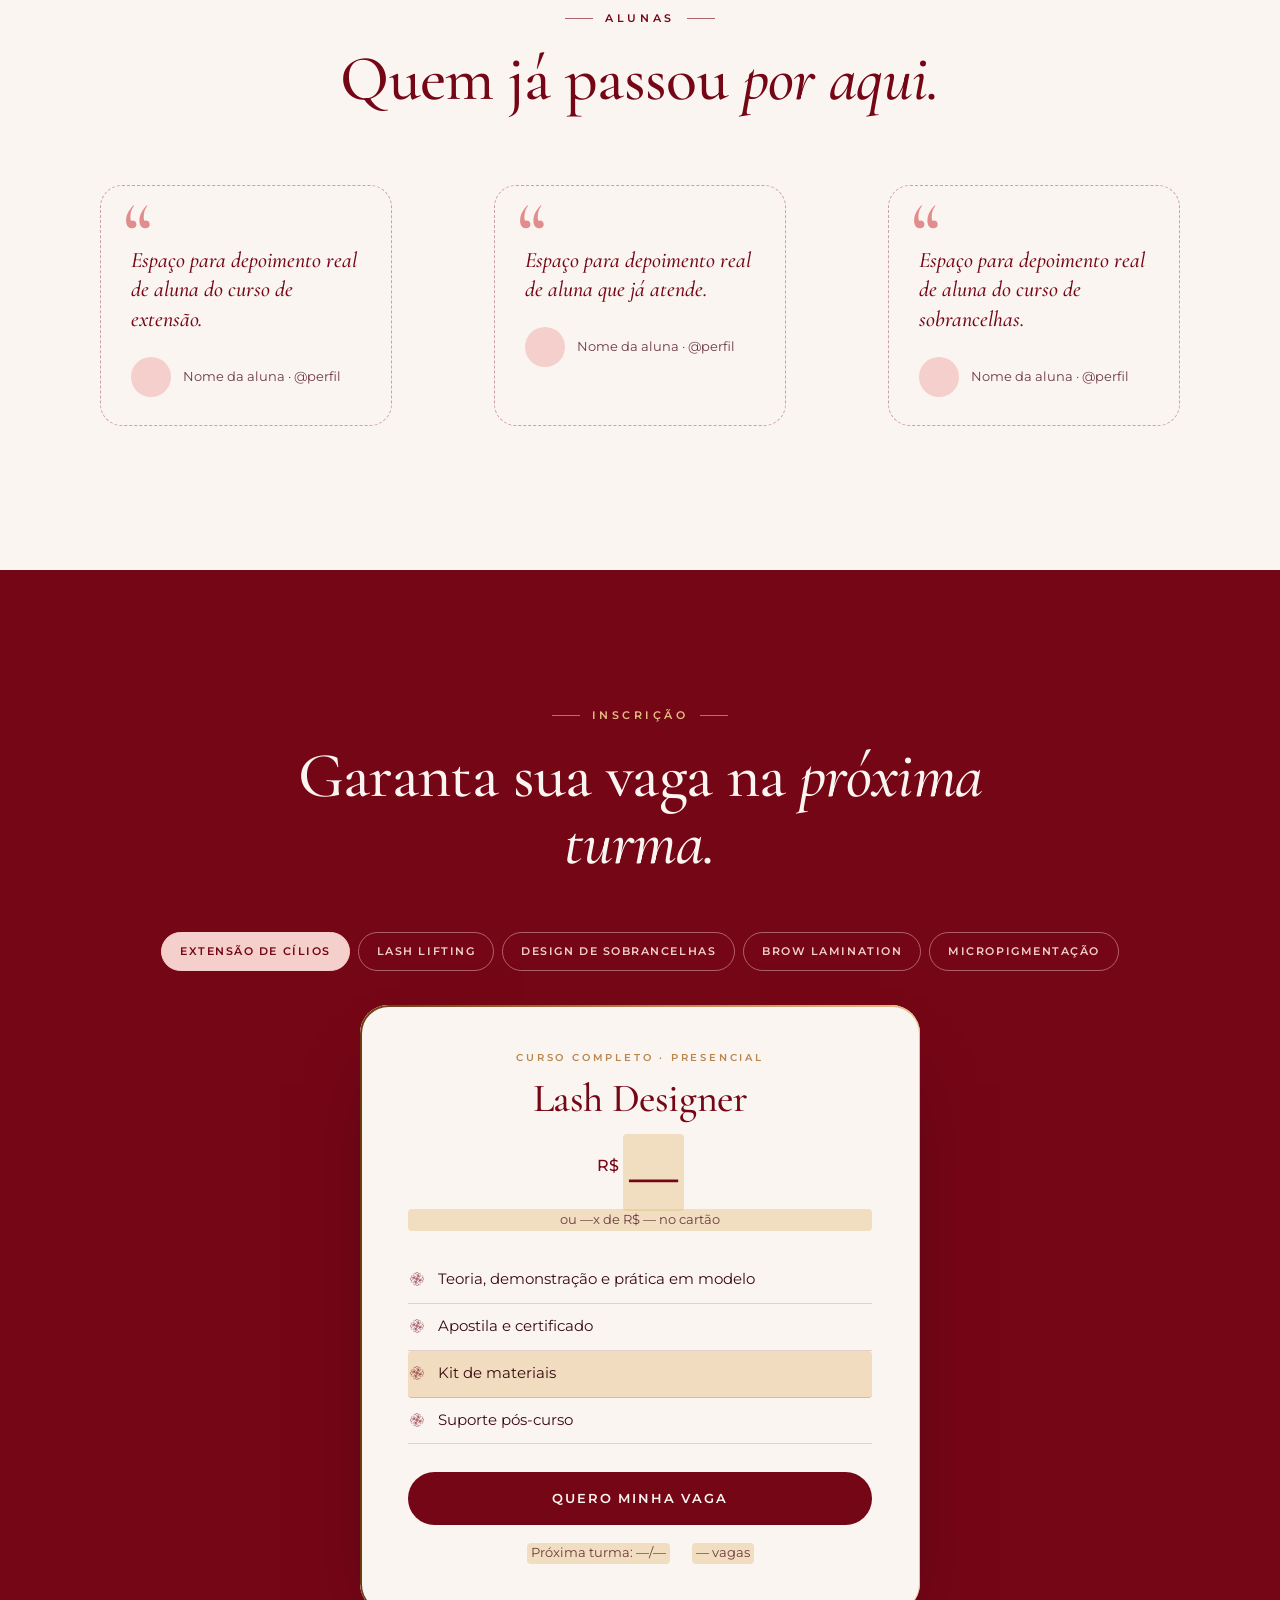
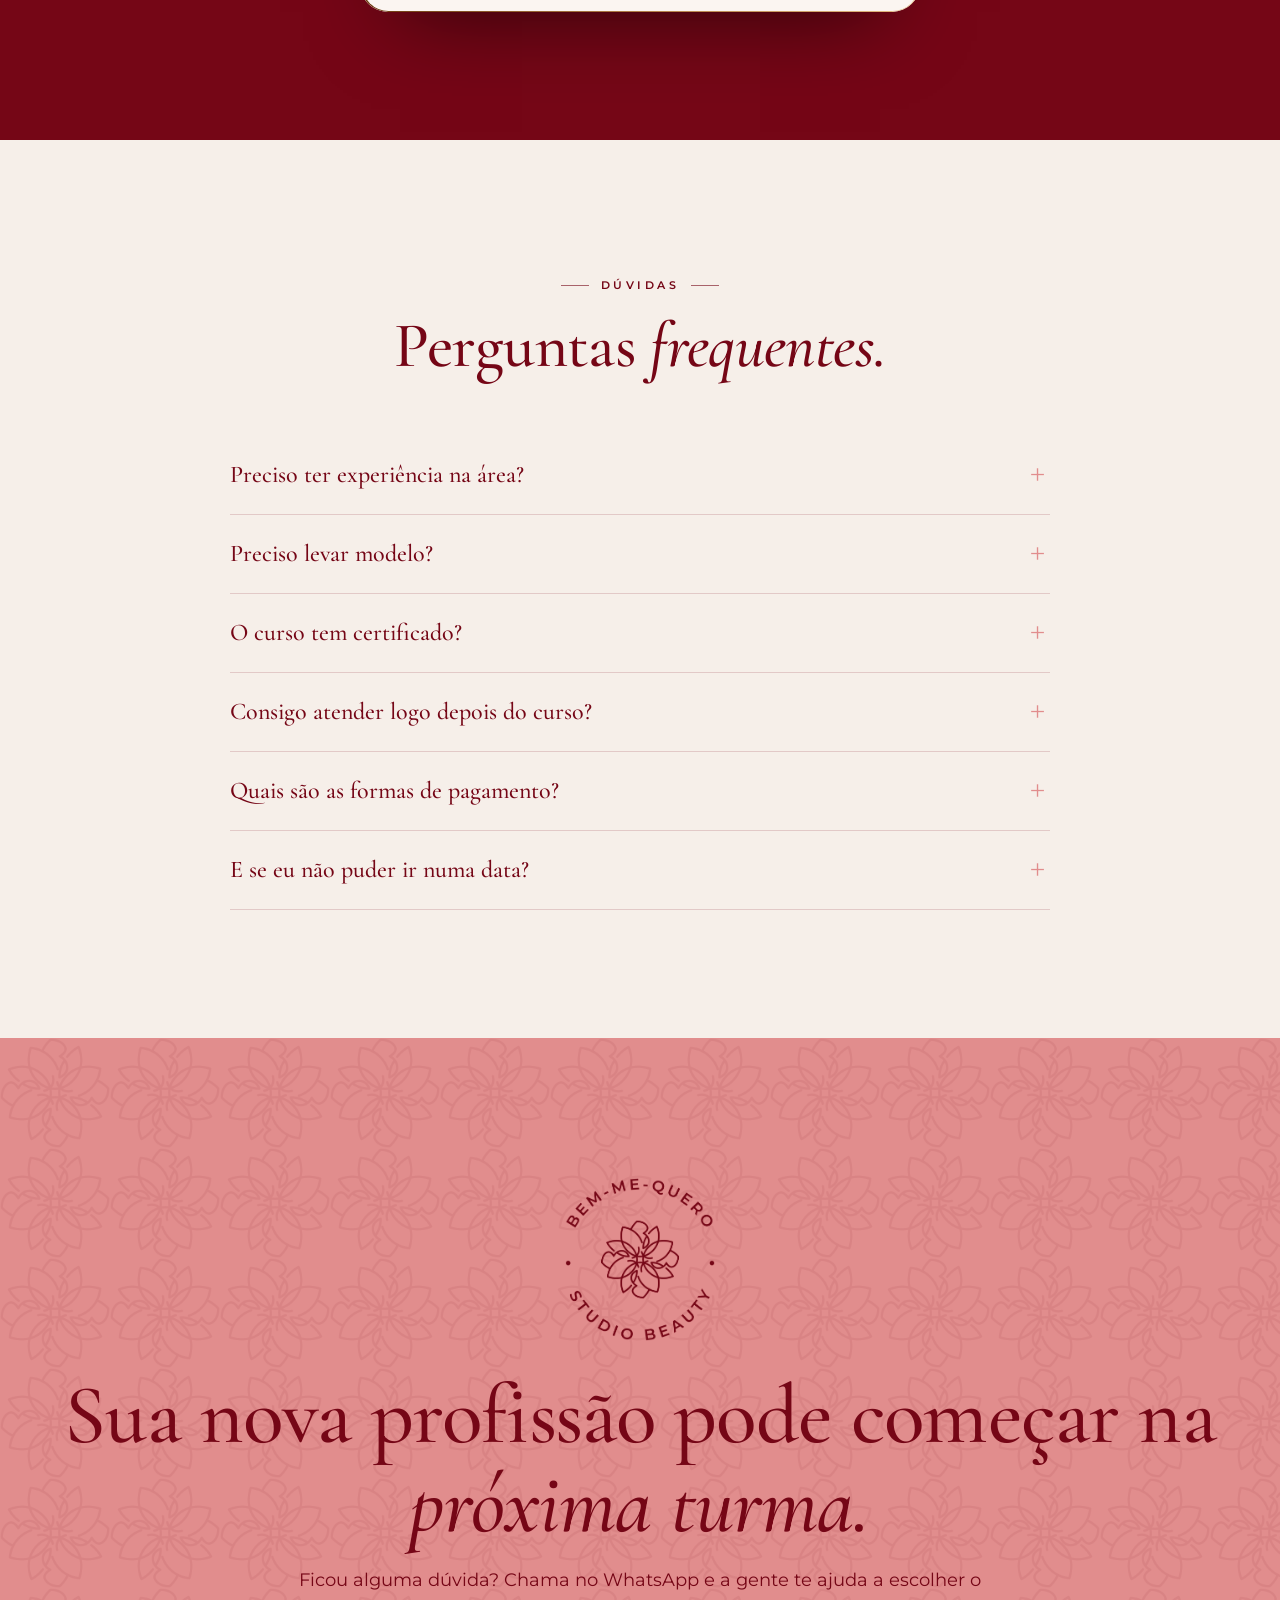
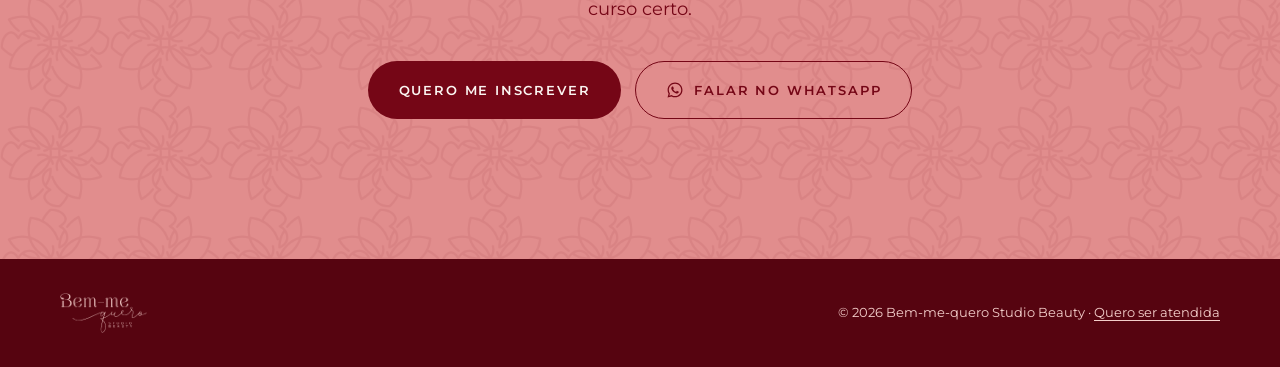
==== commit 20514b58: "Foto da Camila Líbera nas seções Sobre e Instrutora Co-Authored-By: Claude Opus 5.5 <noreply@anthrop" ====
--- a/cursos.html
+++ b/cursos.html
@@ -219,7 +219,7 @@
   <section class="section bg-rosa pattern" id="instrutora">
     <div class="wrap split">
       <!-- TODO: retrato da instrutora (vertical 4:5) -->
-      <div class="ph reveal"><span>Retrato da instrutora</span></div>
+      <div class="ph ph--foto reveal"><img src="assets/fotos/camila-libera.jpg" alt="Camila Líbera, lash designer e fundadora da Bem-me-quero" loading="lazy" style="object-position:50% 22%"></div>
       <div class="reveal">
         <span class="eyebrow">Sua instrutora</span>
         <h2><em>Camila Líbera</em>, lash designer e fundadora da Bem-me-quero.</h2>
--- a/styles.css
+++ b/styles.css
@@ -388,3 +388,5 @@
 .cards--cursos { display: flex; flex-wrap: wrap; justify-content: center; }
 .cards--cursos .card { flex: 0 1 calc((100% - 44px) / 3); }
 @media (max-width: 960px) { .cards--cursos .card { flex-basis: 100%; } }
+.ph--foto::before { display: none; }
+.ph--foto { box-shadow: var(--shadow); }
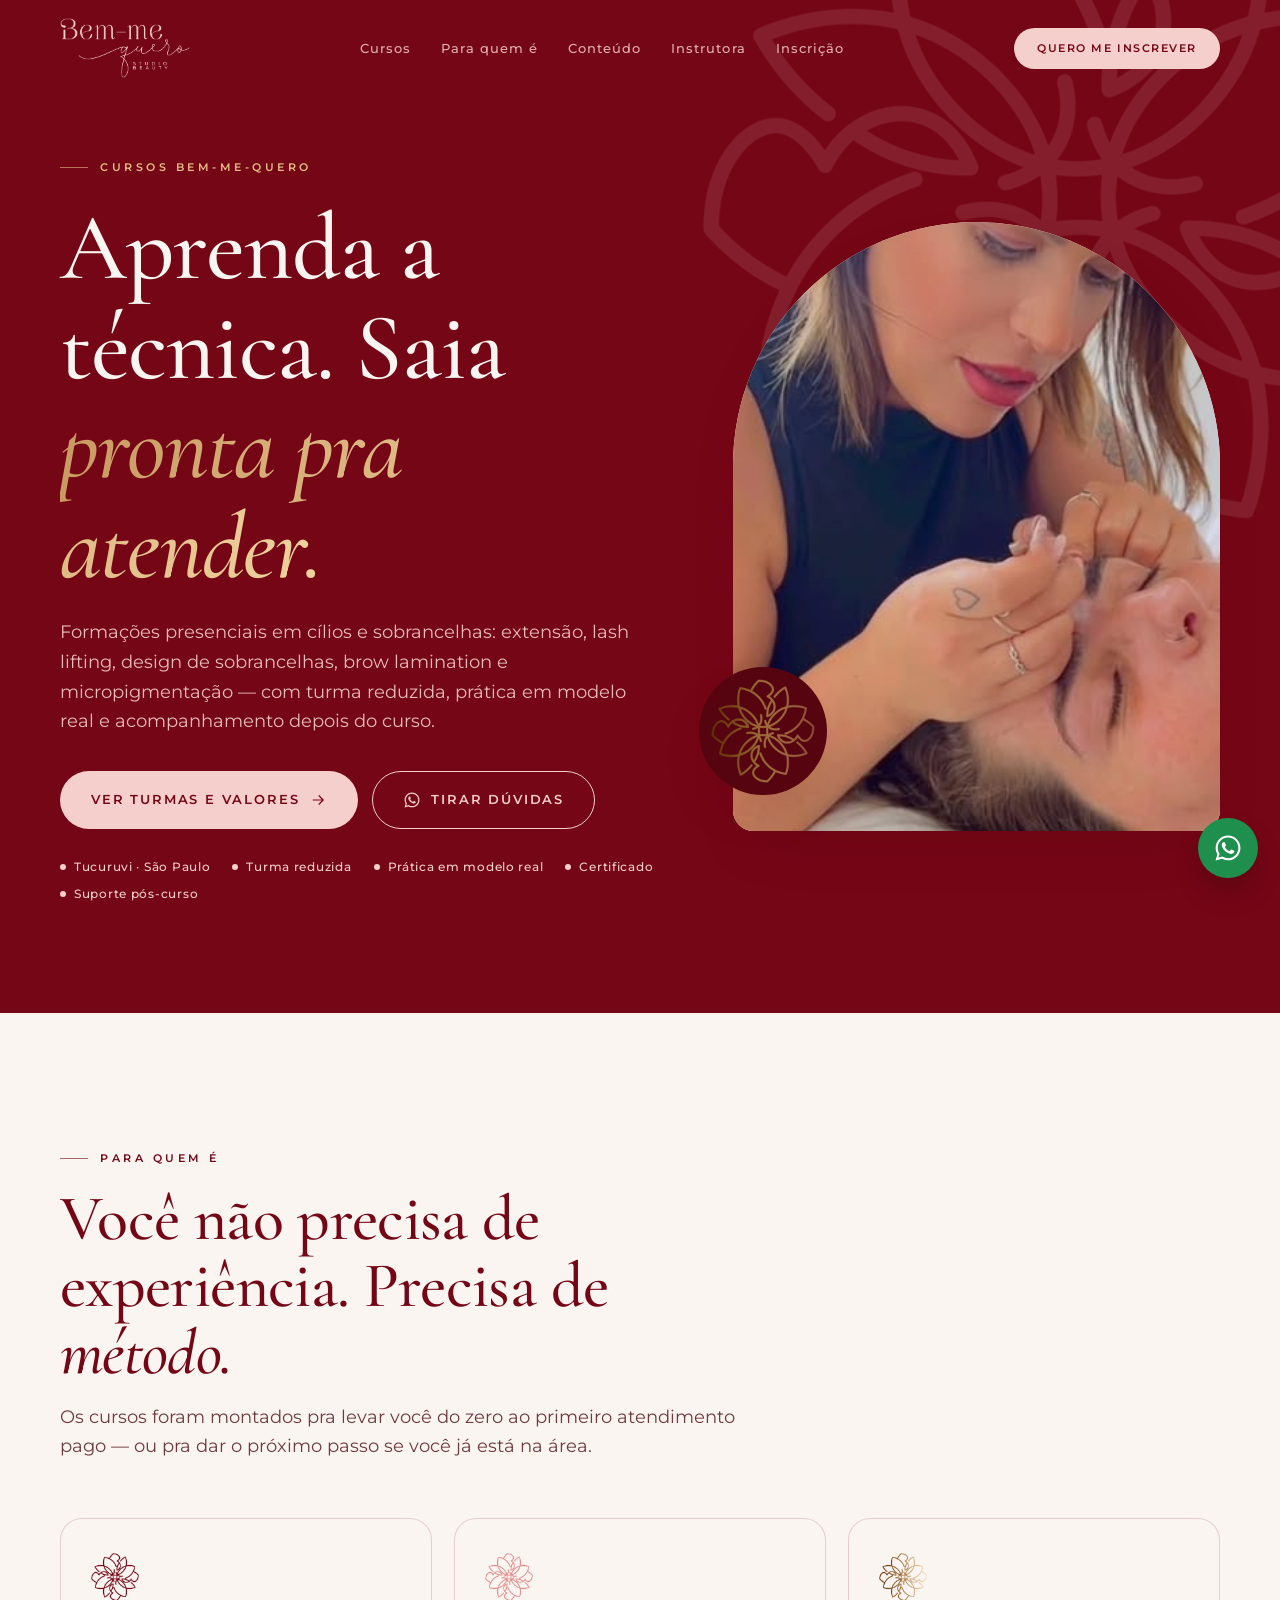
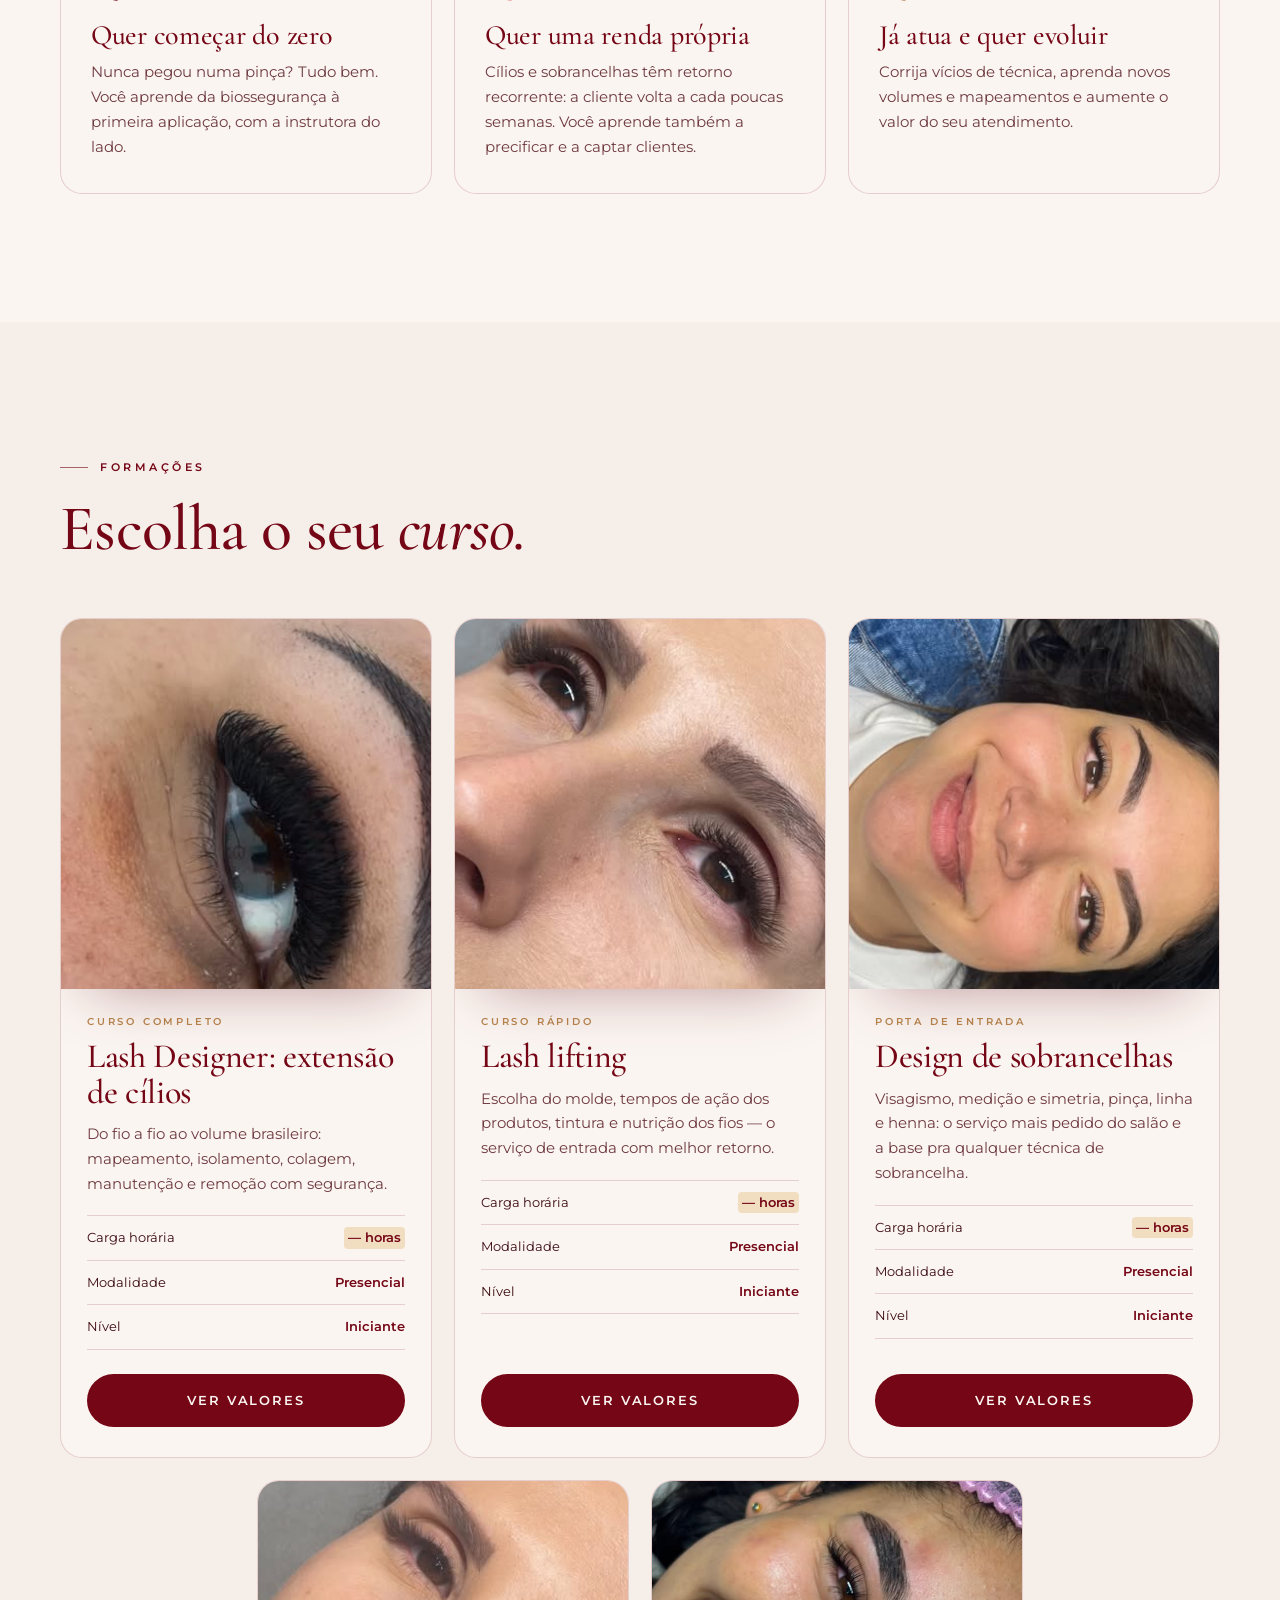
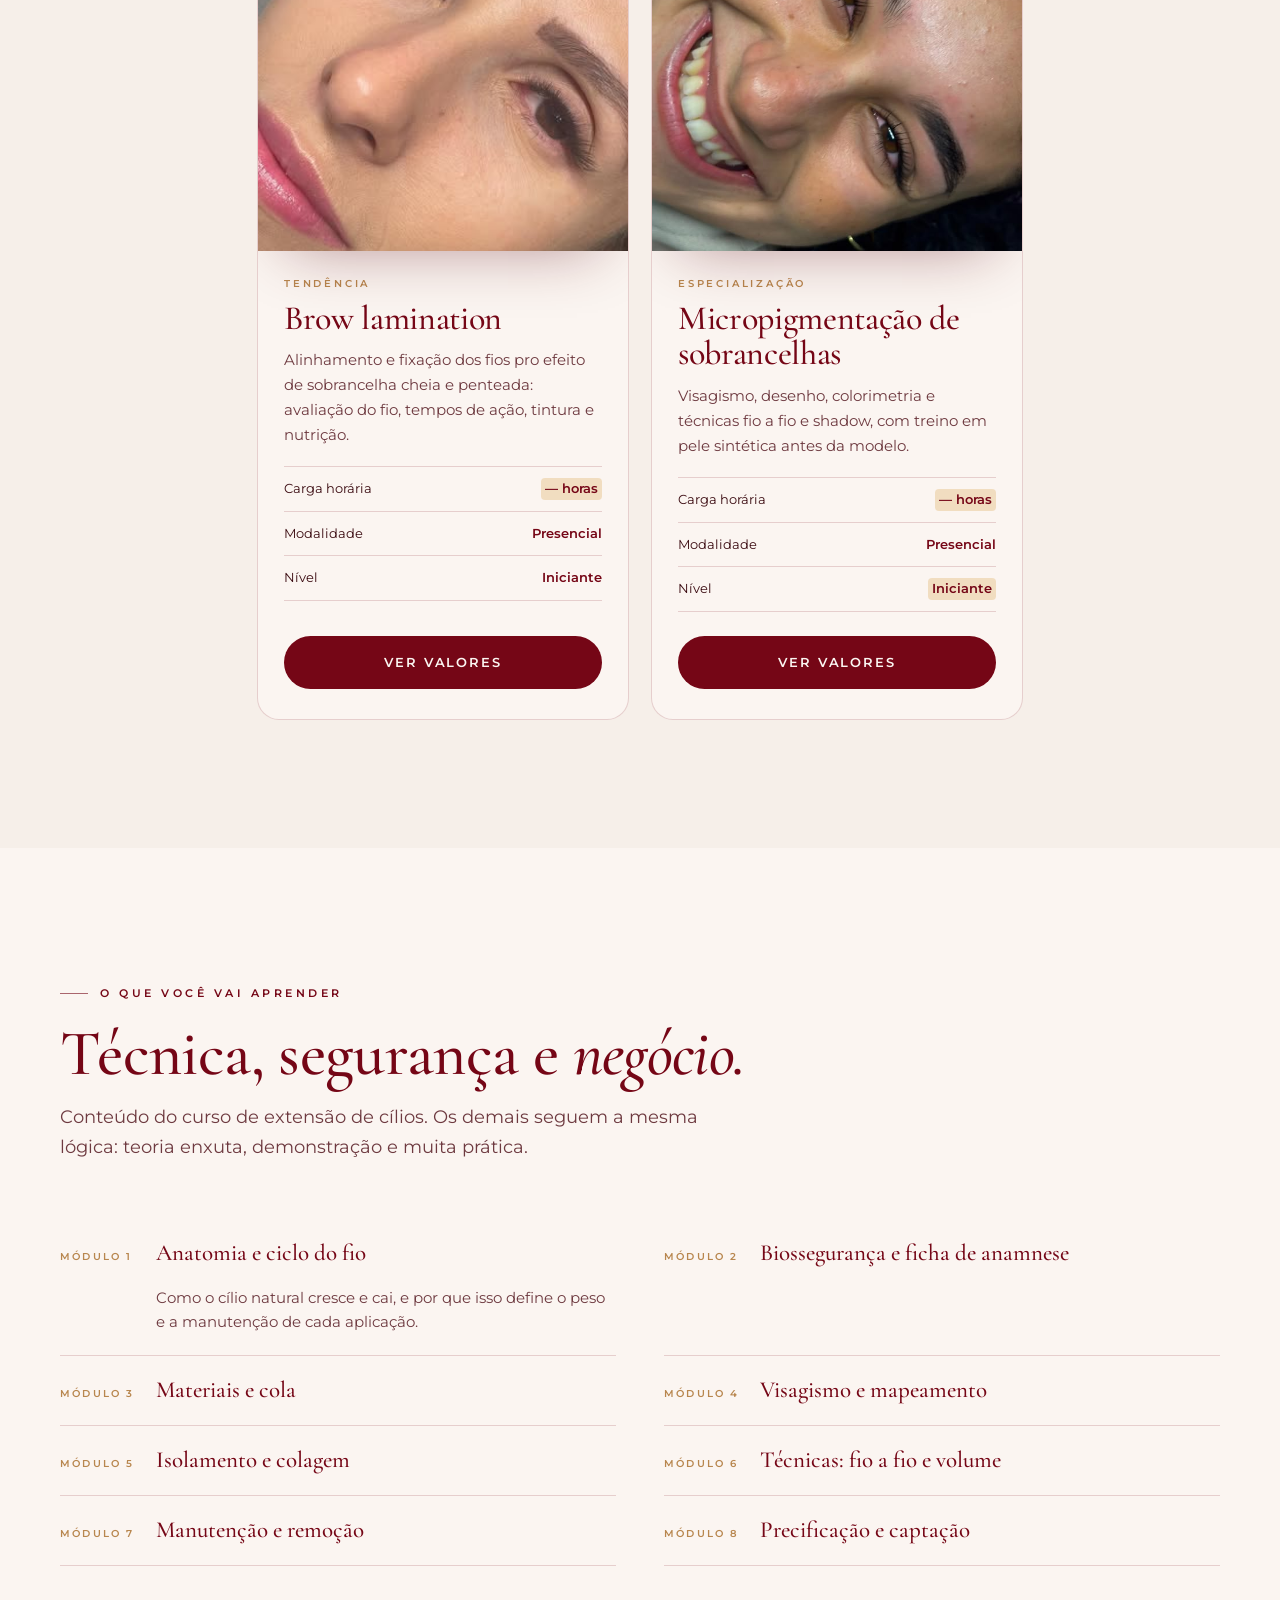
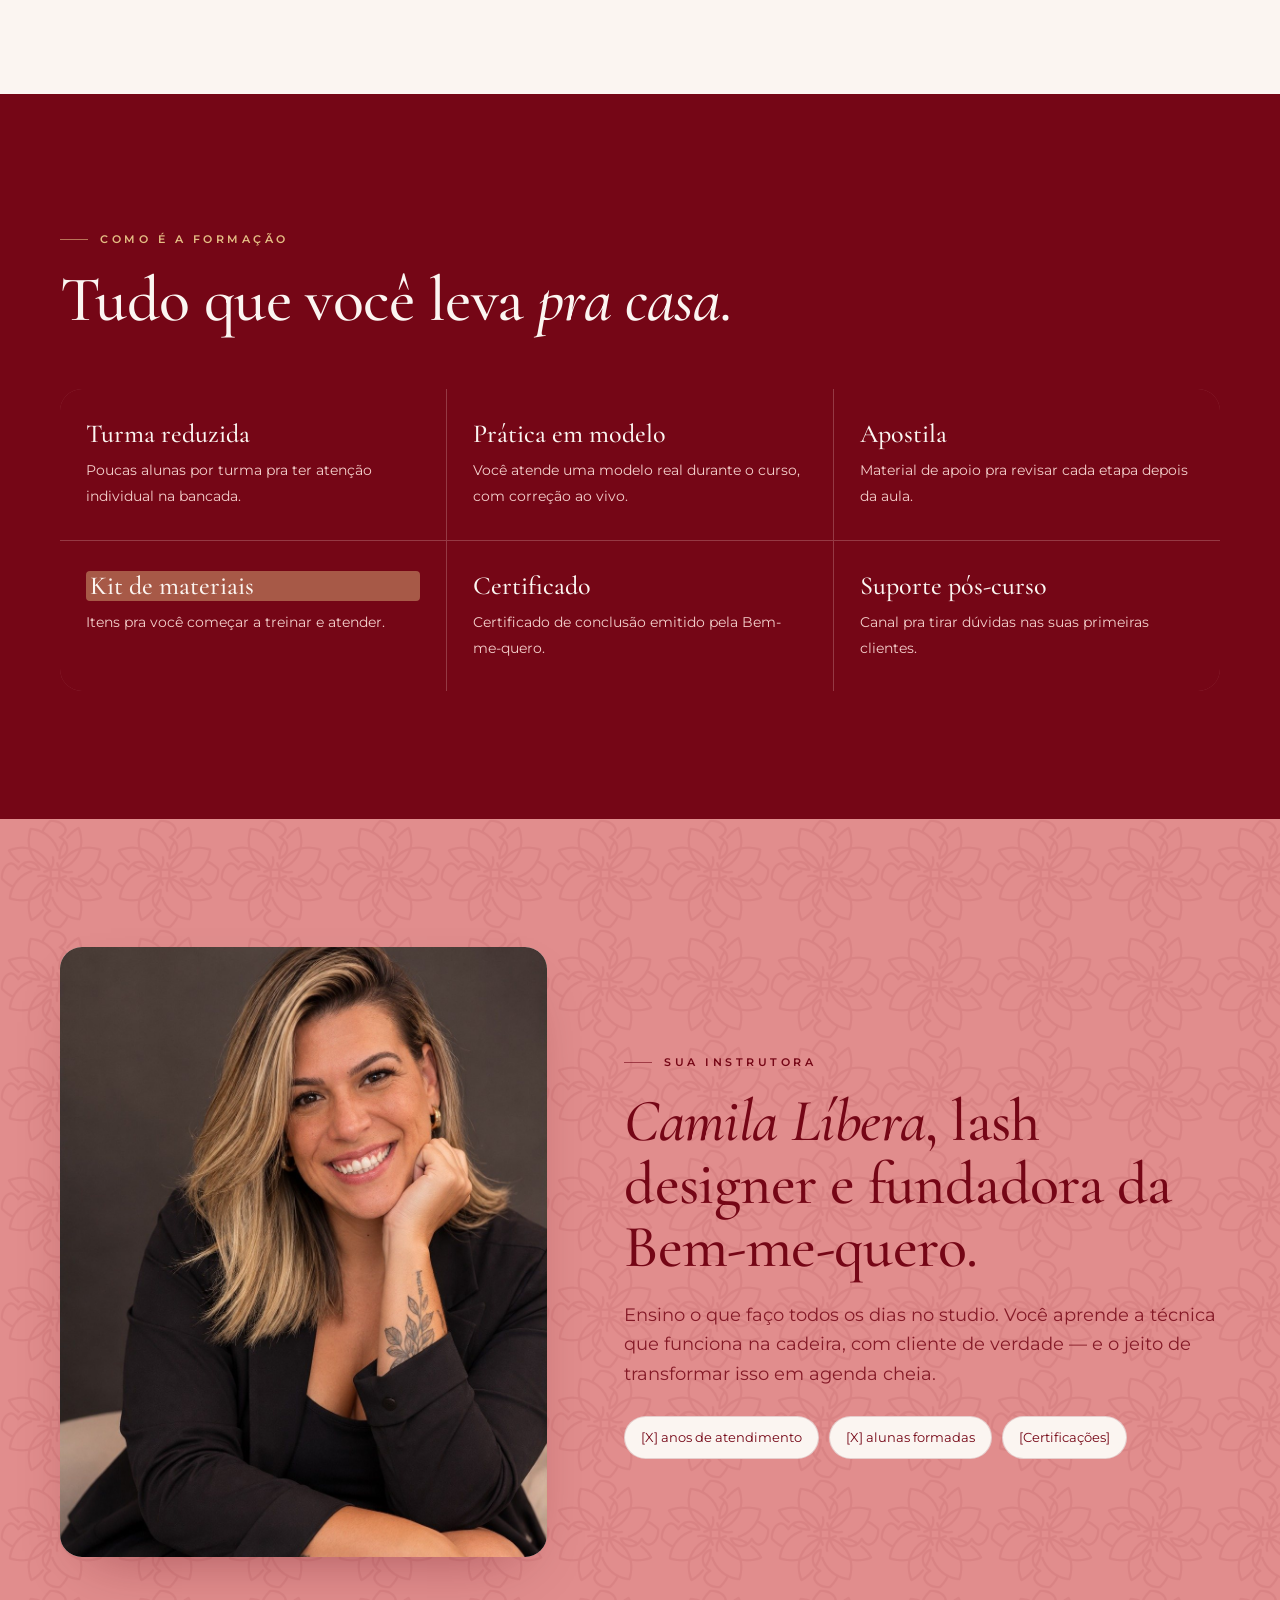
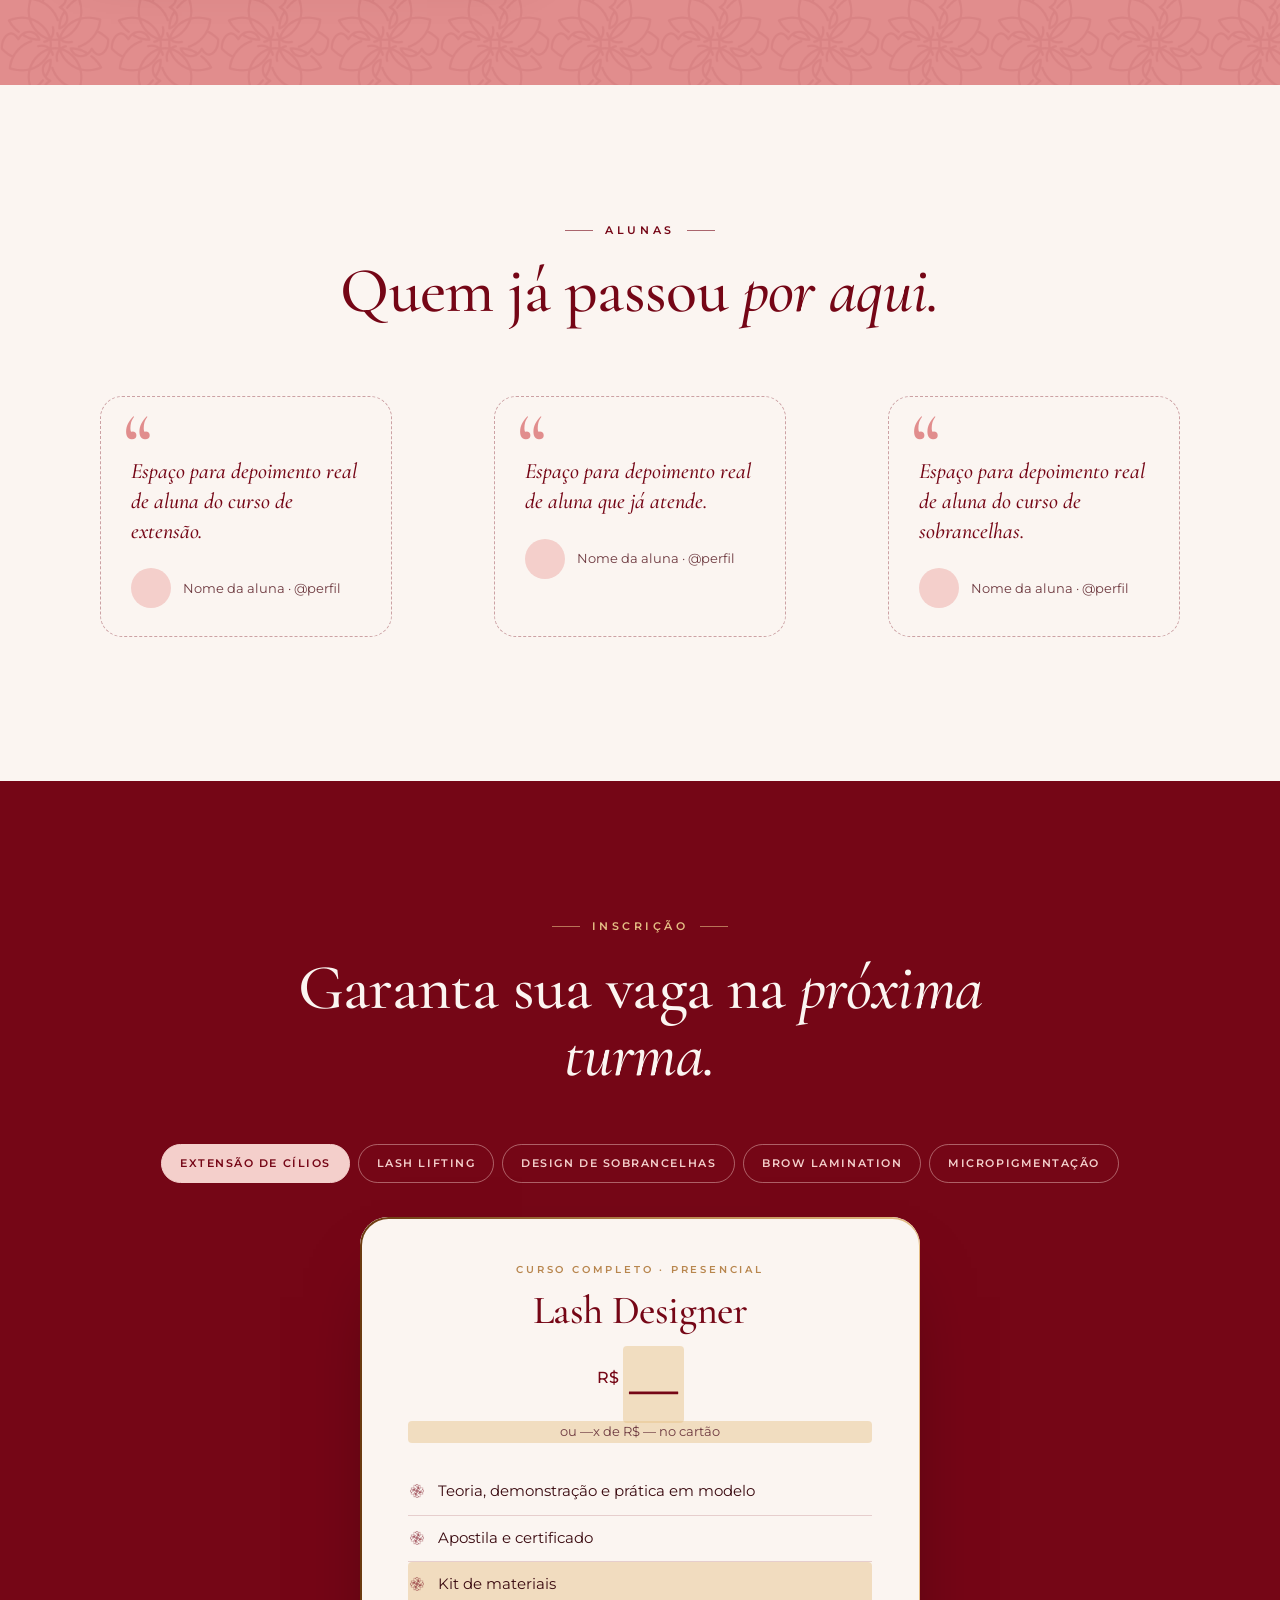
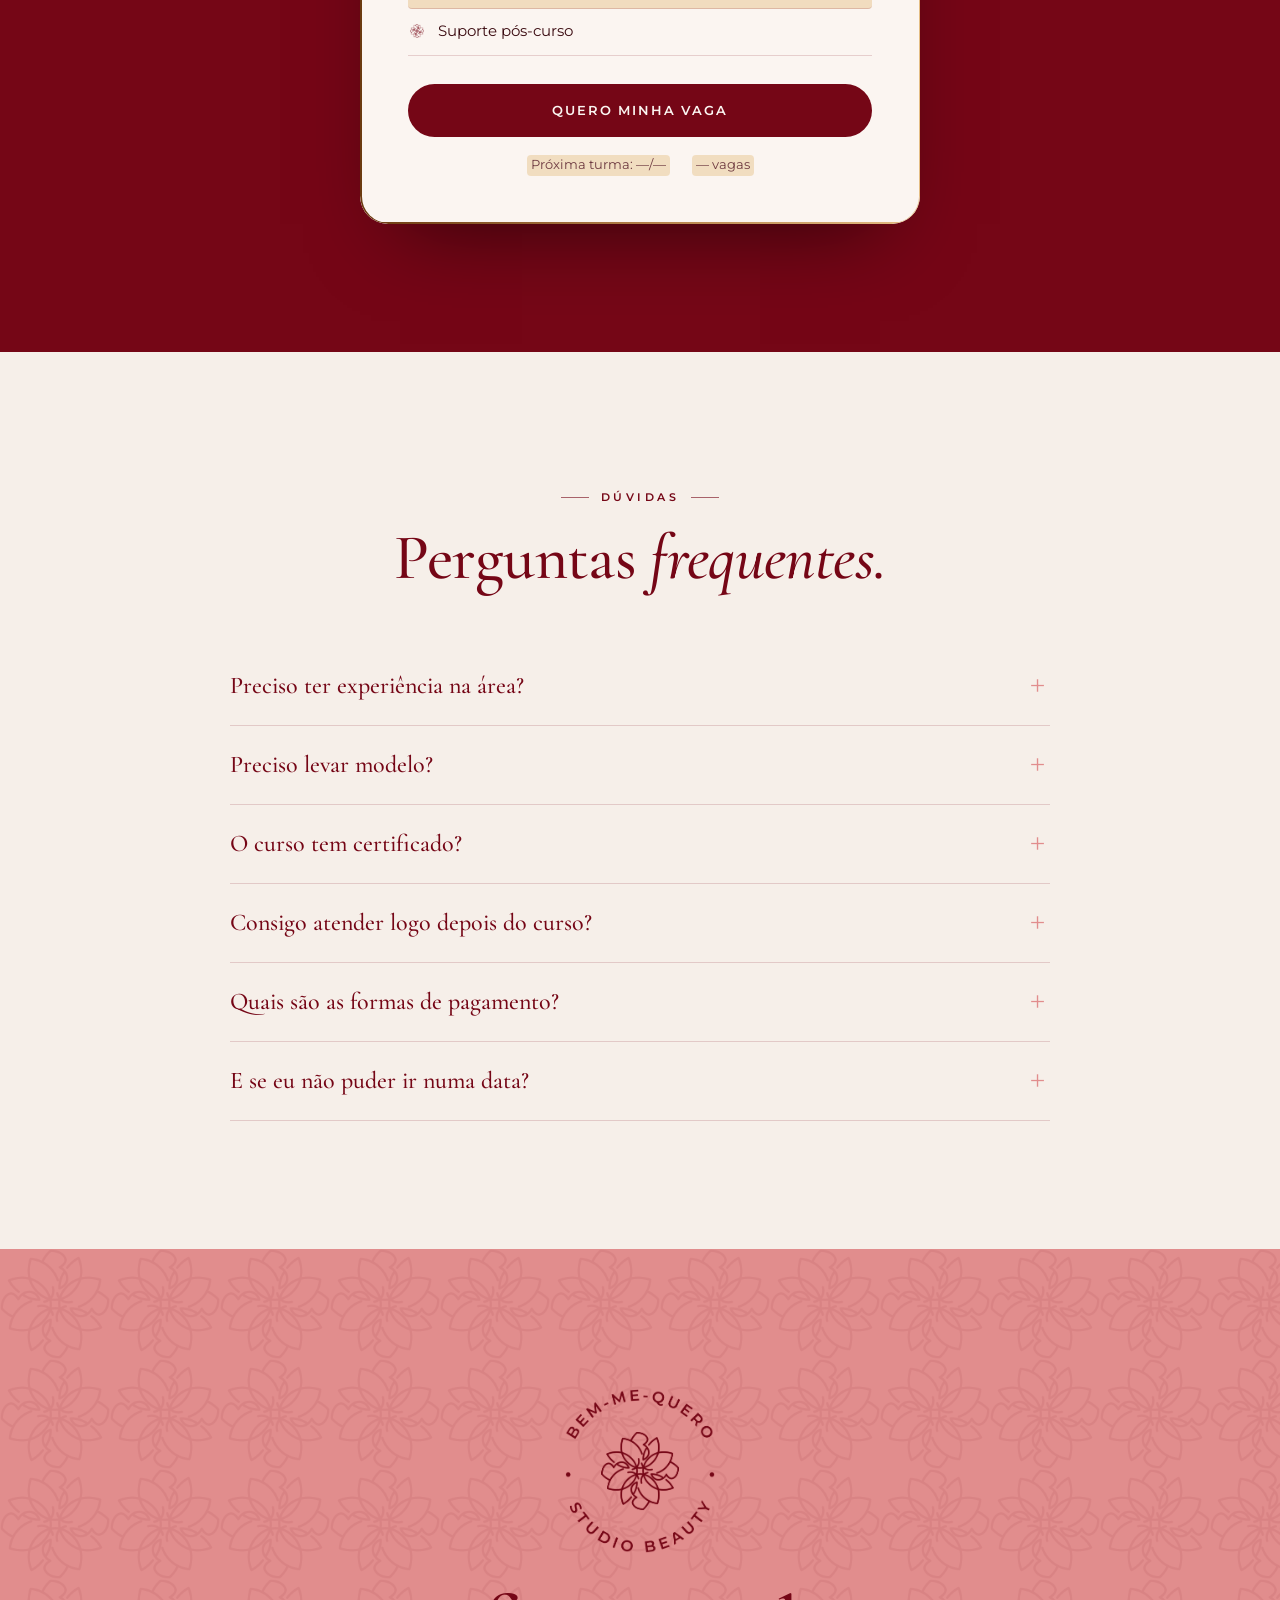
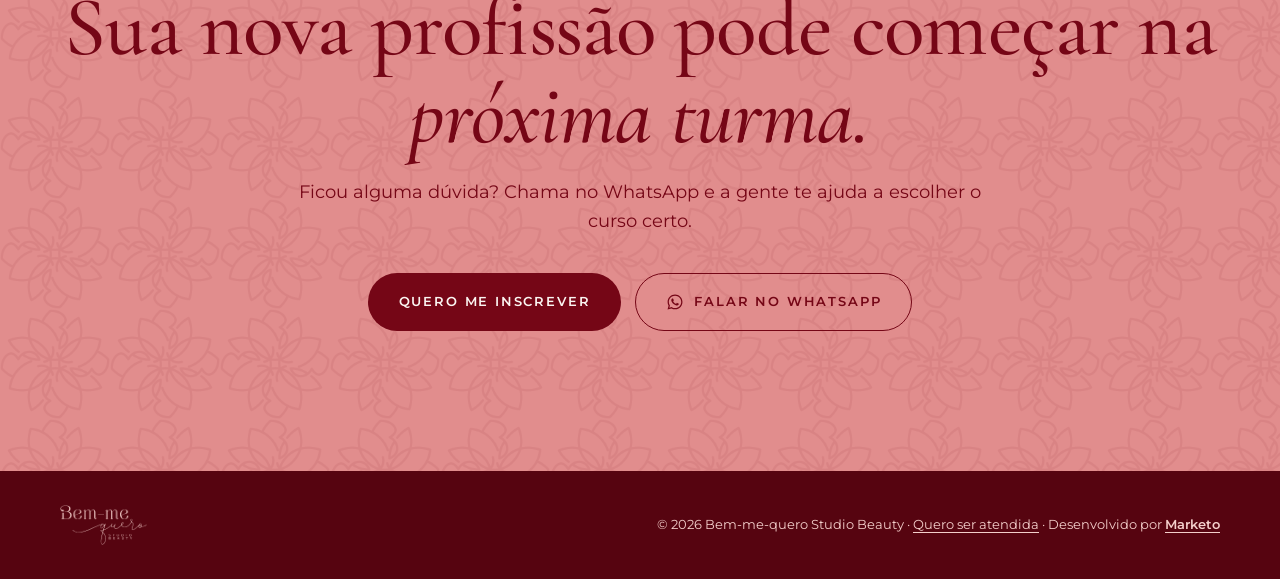
==== commit 305fc5cd: "5 serviços, fotos do @bmq.beauty, endereço e horário, depoimento e crédito Marketo Co-Authored-By: C" ====
--- a/cursos.html
+++ b/cursos.html
@@ -4,7 +4,7 @@
   <meta charset="utf-8">
   <meta name="viewport" content="width=device-width, initial-scale=1">
   <title>Cursos Bem-me-quero · Formação em cílios e sobrancelhas</title>
-  <meta name="description" content="Cursos presenciais de extensão de cílios, lash lifting, design de sobrancelhas, brow lamination e micropigmentação, com turma reduzida, prática em modelo real e suporte depois do curso.">
+  <meta name="description" content="Cursos presenciais no Tucuruvi, São Paulo, de extensão de cílios, lash lifting, design de sobrancelhas, brow lamination e micropigmentação, com turma reduzida, prática em modelo real e suporte depois do curso.">
   <meta name="theme-color" content="#750616">
   <link rel="icon" href="assets/brand/flor-bordo.png">
   <meta property="og:title" content="Cursos Bem-me-quero Studio Beauty">
@@ -61,6 +61,7 @@
           </a>
         </div>
         <div class="hero-meta">
+          <span>Tucuruvi · São Paulo</span>
           <span>Turma reduzida</span>
           <span>Prática em modelo real</span>
           <span>Certificado</span>
@@ -69,7 +70,7 @@
       </div>
       <div class="hero-media">
         <!-- TODO: foto real — instrutora ensinando / aluna praticando (vertical 4:5) -->
-        <div class="ph ph--dark"><span>Foto: aula prática no studio</span></div>
+        <div class="ph ph--foto"><img src="assets/fotos/camila-atendendo.jpg" alt="Camila Líbera aplicando extensão de cílios" style="object-position:50% 30%"></div>
         <div class="hero-badge"><img src="assets/brand/flor-dourada.png" alt=""></div>
       </div>
     </div>
@@ -101,7 +102,7 @@
       <!-- TODO: confirmar carga horária, modalidade e o que cada curso inclui -->
       <div class="cards cards--cursos">
         <article class="card reveal">
-          <div class="ph"><span>Foto: aula de extensão de cílios</span></div>
+          <div class="ph ph--foto"><img src="assets/fotos/extensao-cilios.jpg" alt="Extensão de cílios em volume" loading="lazy" style="object-position:50% 45%"></div>
           <div class="card-body">
             <span class="card-tag">Curso completo</span>
             <h3>Lash Designer: extensão de cílios</h3>
@@ -115,7 +116,7 @@
           </div>
         </article>
         <article class="card reveal">
-          <div class="ph"><span>Foto: aula de lash lifting</span></div>
+          <div class="ph ph--foto"><img src="assets/fotos/lash-lifting.jpg" alt="Resultado de lash lifting" loading="lazy" style="object-position:50% 30%"></div>
           <div class="card-body">
             <span class="card-tag">Curso rápido</span>
             <h3>Lash lifting</h3>
@@ -129,7 +130,7 @@
           </div>
         </article>
         <article class="card reveal">
-          <div class="ph"><span>Foto: aula de design de sobrancelhas</span></div>
+          <div class="ph ph--foto"><img src="assets/fotos/design-sobrancelhas.jpg" alt="Resultado de design de sobrancelhas" loading="lazy" style="object-position:50% 40%"></div>
           <div class="card-body">
             <span class="card-tag">Porta de entrada</span>
             <h3>Design de sobrancelhas</h3>
@@ -143,7 +144,7 @@
           </div>
         </article>
         <article class="card reveal">
-          <div class="ph"><span>Foto: aula de brow lamination</span></div>
+          <div class="ph ph--foto"><img src="assets/fotos/brow-lamination.jpg" alt="Resultado de brow lamination" loading="lazy" style="object-position:50% 30%"></div>
           <div class="card-body">
             <span class="card-tag">Tendência</span>
             <h3>Brow lamination</h3>
@@ -157,7 +158,7 @@
           </div>
         </article>
         <article class="card reveal">
-          <div class="ph"><span>Foto: aula de micropigmentação</span></div>
+          <div class="ph ph--foto"><img src="assets/fotos/micropigmentacao.jpg" alt="Resultado de micropigmentação" loading="lazy" style="object-position:50% 35%"></div>
           <div class="card-body">
             <span class="card-tag">Especialização</span>
             <h3>Micropigmentação de sobrancelhas</h3>
@@ -378,7 +379,7 @@
 <footer class="footer">
   <div class="wrap">
     <img src="assets/brand/wordmark-rosa.png" alt="Bem-me-quero Studio Beauty">
-    <span>© 2026 Bem-me-quero Studio Beauty · <a href="index.html">Quero ser atendida</a></span>
+    <span>© 2026 Bem-me-quero Studio Beauty · <a href="index.html">Quero ser atendida</a> · Desenvolvido por <a href="https://marketo.com.br/" target="_blank" rel="noopener">Marketo</a></span>
   </div>
 </footer>
 
--- a/styles.css
+++ b/styles.css
@@ -390,3 +390,9 @@
 @media (max-width: 960px) { .cards--cursos .card { flex-basis: 100%; } }
 .ph--foto::before { display: none; }
 .ph--foto { box-shadow: var(--shadow); }
+.gallery--4 { grid-template-columns: repeat(4, 1fr); }
+.gallery--4 .ph { aspect-ratio: 3 / 4; }
+@media (max-width: 700px) { .gallery--4 { grid-template-columns: 1fr 1fr; } }
+.card .ph--foto { aspect-ratio: 1; }
+.quote--real { border-style: solid; }
+.footer a[href*="marketo"] { font-weight: 600; }
